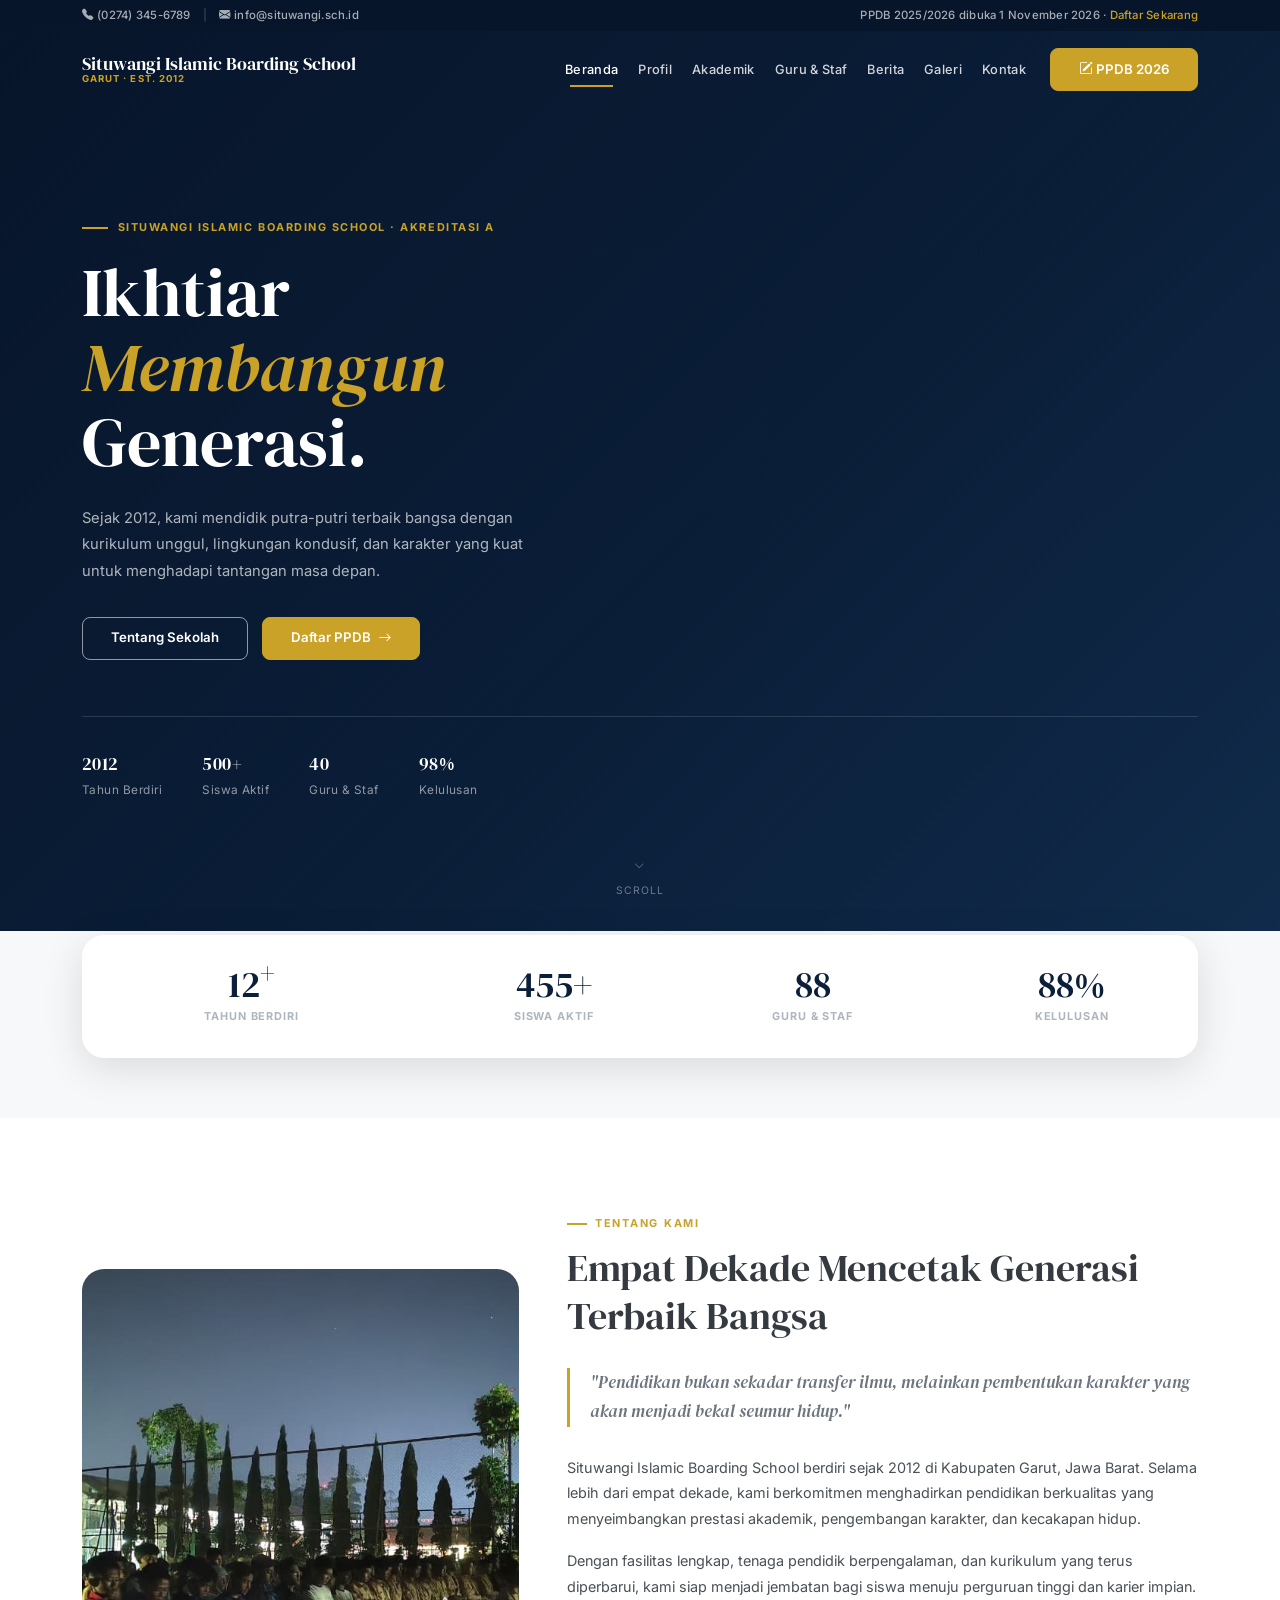
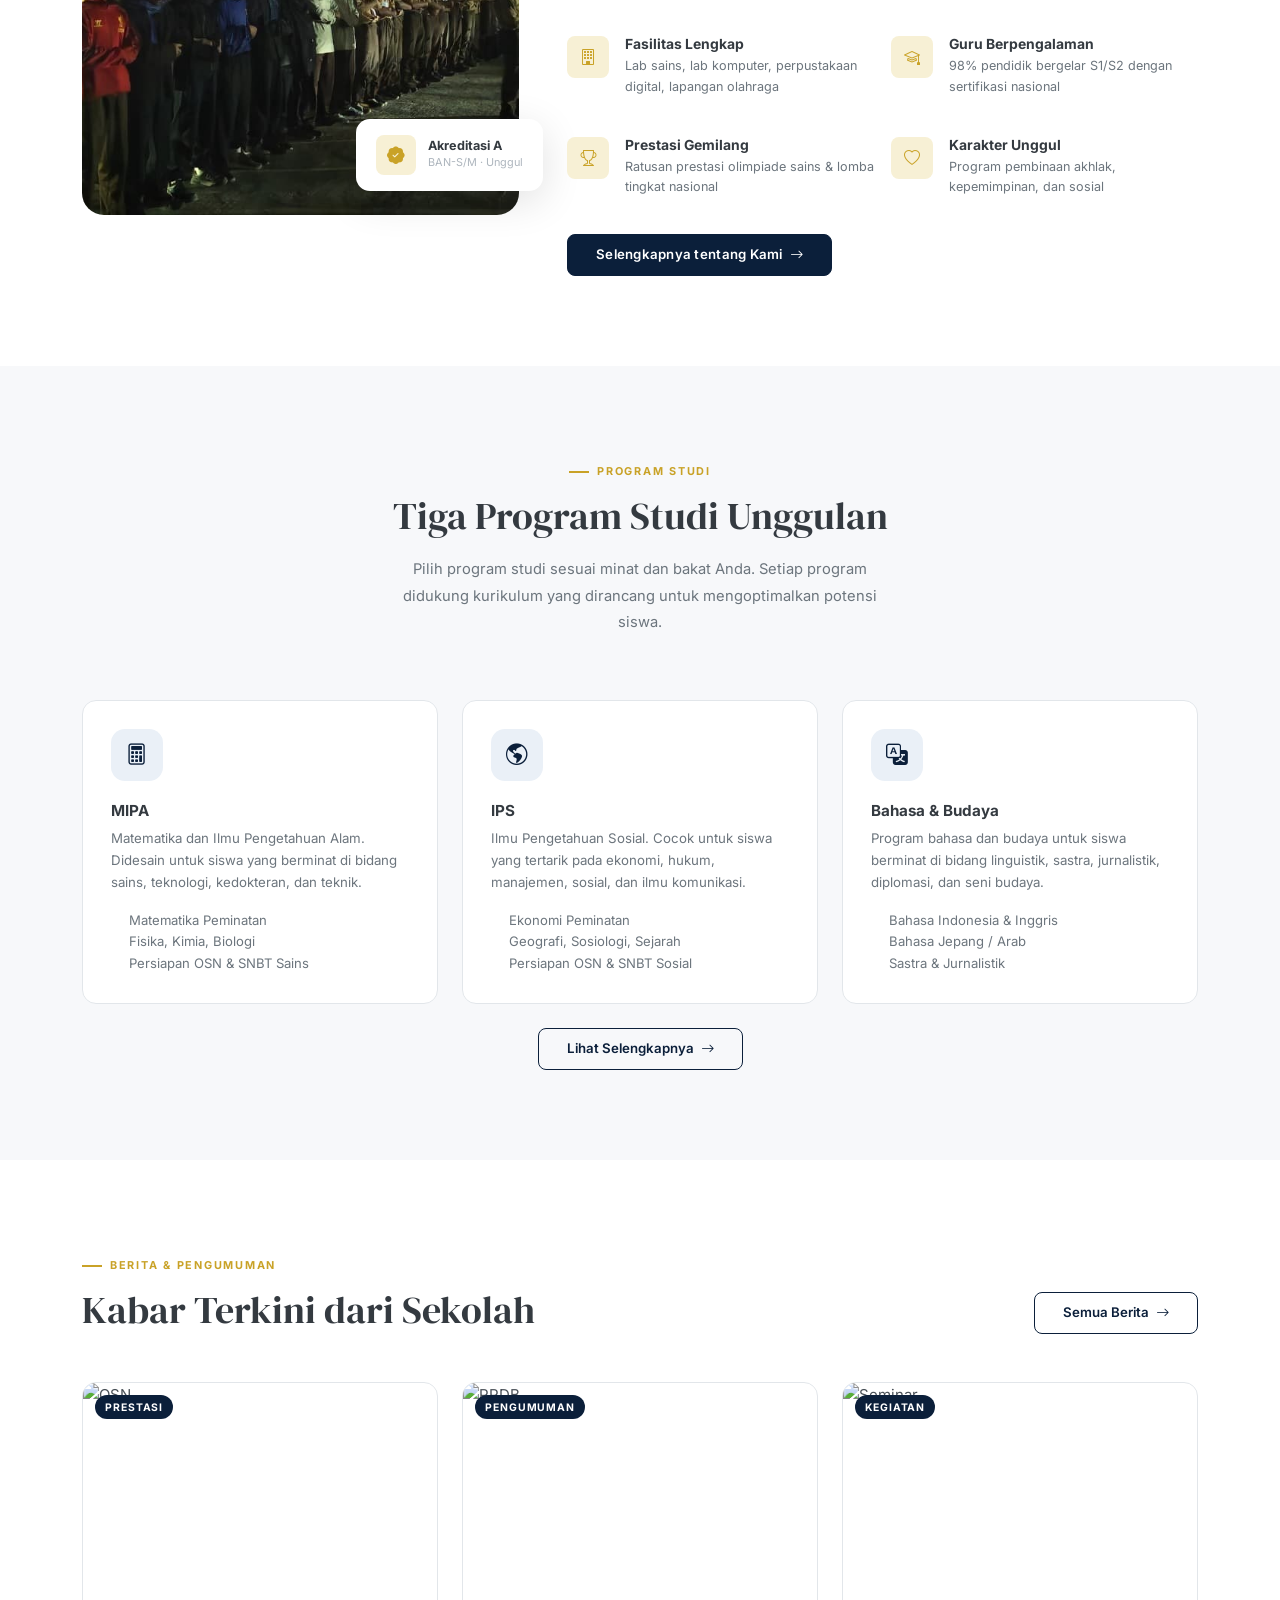
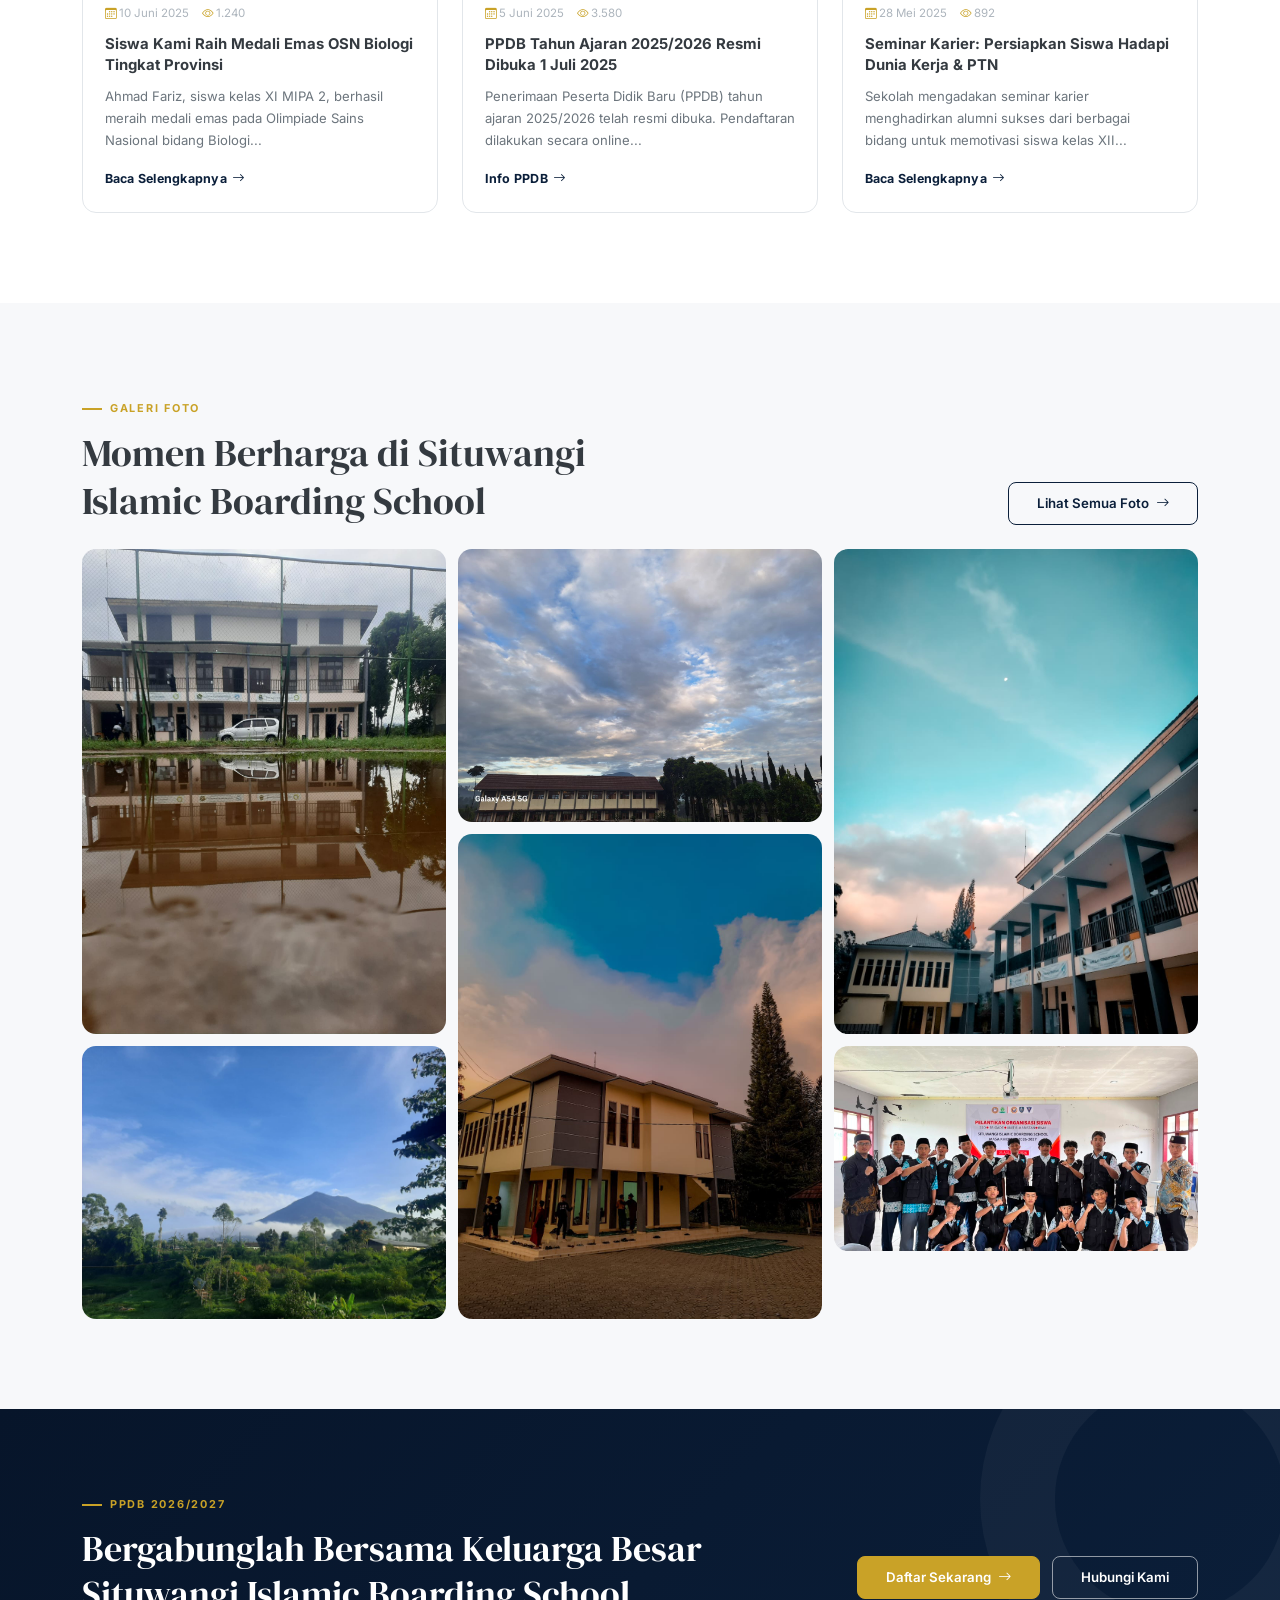
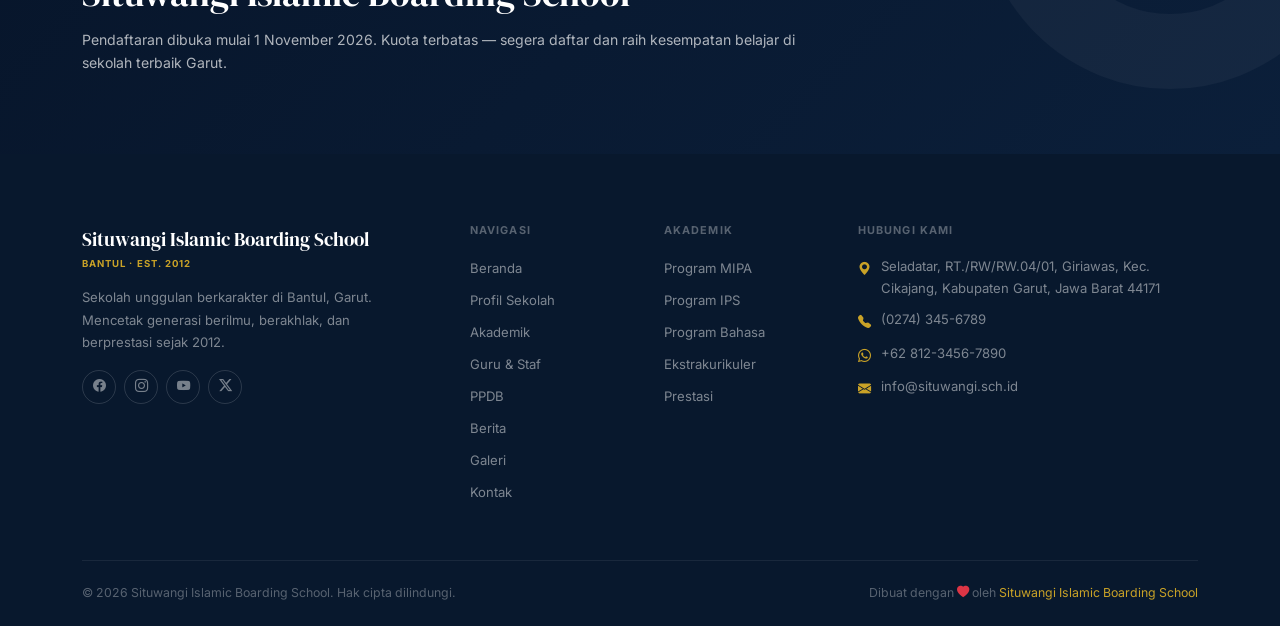
==== index.html @ 3f0097e1 "Customize SIBS EDU website and add assets" ====
<!DOCTYPE html>
<html lang="id">
<head>
  <meta charset="UTF-8" />
  <meta name="viewport" content="width=device-width, initial-scale=1.0" />
  <meta name="description" content="Situwangi Islamic Boarding School – The Real School for Indonesian Leader" />
  <title>Beranda – Situwangi Islamic Boarding School</title>
  <link rel="stylesheet" href="https://cdn.jsdelivr.net/npm/bootstrap@5.3.3/dist/css/bootstrap.min.css" />
  <link rel="stylesheet" href="https://cdn.jsdelivr.net/npm/bootstrap-icons@1.11.3/font/bootstrap-icons.min.css" />
  <link rel="stylesheet" href="https://cdn.jsdelivr.net/npm/aos@2.3.4/dist/aos.css" />
  <link rel="preconnect" href="https://fonts.googleapis.com" />
  <link rel="preconnect" href="https://fonts.gstatic.com" crossorigin />
  <link href="https://fonts.googleapis.com/css2?family=DM+Serif+Display:ital@0;1&family=Inter:wght@300;400;500;600;700&display=swap" rel="stylesheet" />
  <link rel="stylesheet" href="assets/css/style.css" />
</head>
<body>

  <!-- ── TOP RIBBON ────────────────────── -->
  <div class="top-ribbon d-none d-md-block">
    <div class="container d-flex justify-content-between align-items-center">
      <span><i class="bi bi-telephone-fill me-1"></i>(0274) 345-6789 <span class="ribbon-sep">|</span> <i class="bi bi-envelope-fill me-1"></i>info@situwangi.sch.id</span>
      <span>PPDB 2025/2026 dibuka 1 November 2026 · <a href="ppdb.html">Daftar Sekarang</a></span>
    </div>
  </div>

  <!-- ── NAVBAR ────────────────────────── -->
  <nav id="mainNav" class="navbar navbar-expand-lg fixed-top">
    <div class="container">
      <a class="navbar-brand" href="index.html">
        <span class="brand-name">Situwangi Islamic Boarding School</span>
        <span class="brand-sub">Garut · Est. 2012</span>
      </a>
      <button class="navbar-toggler" type="button" data-bs-toggle="collapse" data-bs-target="#navMenu" aria-label="Menu">
        <i class="bi bi-list"></i>
      </button>
      <div class="collapse navbar-collapse" id="navMenu">
        <ul class="navbar-nav ms-auto align-items-lg-center gap-lg-1">
          <li class="nav-item"><a class="nav-link active" href="index.html">Beranda</a></li>
          <li class="nav-item"><a class="nav-link" href="#">Profil</a></li>
          <li class="nav-item dropdown">
            <a class="nav-link dropdown-toggle" href="#" data-bs-toggle="dropdown">Akademik</a>
            <ul class="dropdown-menu">
              <li><a class="dropdown-item" href="#"><i class="bi bi-book me-2 text-primary"></i>Program Studi</a></li>
              <li><a class="dropdown-item" href="#"><i class="bi bi-stars me-2 text-primary"></i>Ekstrakurikuler</a></li>
              <li><a class="dropdown-item" href="#"><i class="bi bi-trophy me-2 text-primary"></i>Prestasi</a></li>
            </ul>
          </li>
          <li class="nav-item"><a class="nav-link" href="#">Guru & Staf</a></li>
          <li class="nav-item"><a class="nav-link" href="#">Berita</a></li>
          <li class="nav-item"><a class="nav-link" href="#">Galeri</a></li>
          <li class="nav-item"><a class="nav-link" href="#">Kontak</a></li>
        </ul>
        <a href="#" class="btn btn-accent btn-sm ms-lg-3 mt-3 mt-lg-0">
          <i class="bi bi-pencil-square me-1"></i>PPDB 2026
        </a>
      </div>
    </div>
  </nav>

  <!-- ── HERO ──────────────────────────── -->
  <!-- <section class="hero">
    <img src="https://images.unsplash.com/photo-1523050854058-8df90110c9f1?w=1600&q=80" alt="Situwangi Islamic Boarding School" class="hero-bg" />
    <div class="hero-overlay"></div>
    <div class="container"> -->
  <section class="hero">

    <!-- VIDEO BACKGROUND -->
    <video class="hero-video" autoplay muted loop playsinline>
        <source src="assets/vidios/WhatsApp Video 2026-09-14 at 13.36.05.mp4" type="video/mp4">
    </video>

    <!-- NAVY OVERLAY -->
    <div class="hero-overlay"></div>

    <div class="container">
      <div class="hero-content">
        <div class="row">
          <div class="col-lg-7">
            <div class="hero-eyebrow"><span></span> Situwangi Islamic Boarding School · Akreditasi A</div>
            <h1 class="hero-title">
              Ikhtiar<br>
              <em>Membangun</em><br>
              Generasi.
            </h1>
            <p class="hero-desc">Sejak 2012, kami mendidik putra-putri terbaik bangsa dengan kurikulum unggul, lingkungan kondusif, dan karakter yang kuat untuk menghadapi tantangan masa depan.</p>
            <div class="hero-actions">
              <a href="#" class="btn btn-outline-light">Tentang Sekolah</a>
              <a href="#" class="btn btn-accent">Daftar PPDB <i class="bi bi-arrow-right ms-1"></i></a>
            </div>
          </div>
        </div>
        <div class="hero-info-strip">
          <div class="hero-info-item"><strong>2012</strong>Tahun Berdiri</div>
          <div class="hero-info-item"><strong>500+</strong>Siswa Aktif</div>
          <div class="hero-info-item"><strong>40</strong>Guru & Staf</div>
          <div class="hero-info-item"><strong>98%</strong>Kelulusan</div>
        </div>
      </div>
    </div>
    <div class="hero-scroll"><i class="bi bi-chevron-down"></i> Scroll</div>
  </section>

  <!-- ── STATS BAR ─────────────────────── -->
  <section class="section-padding-sm bg-off-white">
    <div class="container">
      <div class="stats-bar">
        <div class="row align-items-center g-0">
          <div class="col-6 col-md-3">
            <div class="stat-item" data-aos="fade-up">
              <div class="stat-number"><span data-count="14">0</span><sup>+</sup></div>
              <div class="stat-label">Tahun Berdiri</div>
            </div>
          </div>
          <div class="col-1 d-none d-md-flex"><div class="stat-divider mx-auto"></div></div>
          <div class="col-6 col-md-2">
            <div class="stat-item" data-aos="fade-up" data-aos-delay="80">
              <div class="stat-number"><span data-count="500">0</span>+</div>
              <div class="stat-label">Siswa Aktif</div>
            </div>
          </div>
          <div class="col-1 d-none d-md-flex"><div class="stat-divider mx-auto"></div></div>
          <div class="col-6 col-md-2">
            <div class="stat-item" data-aos="fade-up" data-aos-delay="160">
              <div class="stat-number"><span data-count="98">0</span></div>
              <div class="stat-label">Guru & Staf</div>
            </div>
          </div>
          <div class="col-1 d-none d-md-flex"><div class="stat-divider mx-auto"></div></div>
          <div class="col-6 col-md-2">
            <div class="stat-item" data-aos="fade-up" data-aos-delay="240">
              <div class="stat-number"><span data-count="98">0</span>%</div>
              <div class="stat-label">Kelulusan</div>
            </div>
          </div>
        </div>
      </div>
    </div>
  </section>

  <!-- ── TENTANG SINGKAT ────────────────── -->
  <section class="section-padding">
    <div class="container">
      <div class="row g-5 align-items-center">
        <div class="col-lg-5" data-aos="fade-right">
          <div class="about-img-wrap">
            <img src="assets/images/7.jpg" alt="Suasana Belajar" class="about-img-main" />
            <div class="about-img-badge">
              <div class="badge-icon"><i class="bi bi-patch-check-fill"></i></div>
              <div>
                <div class="badge-text">Akreditasi A</div>
                <div class="badge-sub">BAN-S/M · Unggul</div>
              </div>
            </div>
          </div>
        </div>
        <div class="col-lg-7" data-aos="fade-left" data-aos-delay="100">
          <div class="section-label">Tentang Kami</div>
          <h2 class="section-title">Empat Dekade Mencetak Generasi Terbaik Bangsa</h2>
          <blockquote class="about-quote">
            "Pendidikan bukan sekadar transfer ilmu, melainkan pembentukan karakter yang akan menjadi bekal seumur hidup."
          </blockquote>
          <p class="mb-3" style="font-size:.9rem;line-height:1.8">Situwangi Islamic Boarding School berdiri sejak 2012 di Kabupaten Garut, Jawa Barat. Selama lebih dari empat dekade, kami berkomitmen menghadirkan pendidikan berkualitas yang menyeimbangkan prestasi akademik, pengembangan karakter, dan kecakapan hidup.</p>
          <p class="mb-4" style="font-size:.9rem;line-height:1.8">Dengan fasilitas lengkap, tenaga pendidik berpengalaman, dan kurikulum yang terus diperbarui, kami siap menjadi jembatan bagi siswa menuju perguruan tinggi dan karier impian.</p>
          <div class="row g-3 mb-4">
            <div class="col-sm-6">
              <div class="feature-item">
                <div class="feature-icon"><i class="bi bi-building"></i></div>
                <div class="feature-text">
                  <h6>Fasilitas Lengkap</h6>
                  <p>Lab sains, lab komputer, perpustakaan digital, lapangan olahraga</p>
                </div>
              </div>
            </div>
            <div class="col-sm-6">
              <div class="feature-item">
                <div class="feature-icon"><i class="bi bi-mortarboard"></i></div>
                <div class="feature-text">
                  <h6>Guru Berpengalaman</h6>
                  <p>98% pendidik bergelar S1/S2 dengan sertifikasi nasional</p>
                </div>
              </div>
            </div>
            <div class="col-sm-6">
              <div class="feature-item">
                <div class="feature-icon"><i class="bi bi-trophy"></i></div>
                <div class="feature-text">
                  <h6>Prestasi Gemilang</h6>
                  <p>Ratusan prestasi olimpiade sains & lomba tingkat nasional</p>
                </div>
              </div>
            </div>
            <div class="col-sm-6">
              <div class="feature-item">
                <div class="feature-icon"><i class="bi bi-heart"></i></div>
                <div class="feature-text">
                  <h6>Karakter Unggul</h6>
                  <p>Program pembinaan akhlak, kepemimpinan, dan sosial</p>
                </div>
              </div>
            </div>
          </div>
          <a href="#" class="btn btn-primary">Selengkapnya tentang Kami <i class="bi bi-arrow-right ms-1"></i></a>
        </div>
      </div>
    </div>
  </section>

  <!-- ── PROGRAM STUDI ──────────────────── -->
  <section class="section-padding bg-off-white">
    <div class="container">
      <div class="row justify-content-center mb-5">
        <div class="col-lg-7 text-center" data-aos="fade-up">
          <div class="section-label justify-content-center">Program Studi</div>
          <h2 class="section-title">Tiga Program Studi Unggulan</h2>
          <p class="section-lead mx-auto">Pilih program studi sesuai minat dan bakat Anda. Setiap program didukung kurikulum yang dirancang untuk mengoptimalkan potensi siswa.</p>
        </div>
      </div>
      <div class="row g-4">
        <div class="col-md-4" data-aos="fade-up" data-aos-delay="0">
          <div class="program-card">
            <div class="program-icon"><i class="bi bi-calculator"></i></div>
            <h5>MIPA</h5>
            <p class="mb-3">Matematika dan Ilmu Pengetahuan Alam. Didesain untuk siswa yang berminat di bidang sains, teknologi, kedokteran, dan teknik.</p>
            <ul style="font-size:.82rem;color:var(--gray-500);padding-left:1.1rem">
              <li>Matematika Peminatan</li>
              <li>Fisika, Kimia, Biologi</li>
              <li>Persiapan OSN & SNBT Sains</li>
            </ul>
          </div>
        </div>
        <div class="col-md-4" data-aos="fade-up" data-aos-delay="100">
          <div class="program-card">
            <div class="program-icon"><i class="bi bi-globe-americas"></i></div>
            <h5>IPS</h5>
            <p class="mb-3">Ilmu Pengetahuan Sosial. Cocok untuk siswa yang tertarik pada ekonomi, hukum, manajemen, sosial, dan ilmu komunikasi.</p>
            <ul style="font-size:.82rem;color:var(--gray-500);padding-left:1.1rem">
              <li>Ekonomi Peminatan</li>
              <li>Geografi, Sosiologi, Sejarah</li>
              <li>Persiapan OSN & SNBT Sosial</li>
            </ul>
          </div>
        </div>
        <div class="col-md-4" data-aos="fade-up" data-aos-delay="200">
          <div class="program-card">
            <div class="program-icon"><i class="bi bi-translate"></i></div>
            <h5>Bahasa & Budaya</h5>
            <p class="mb-3">Program bahasa dan budaya untuk siswa berminat di bidang linguistik, sastra, jurnalistik, diplomasi, dan seni budaya.</p>
            <ul style="font-size:.82rem;color:var(--gray-500);padding-left:1.1rem">
              <li>Bahasa Indonesia & Inggris</li>
              <li>Bahasa Jepang / Arab</li>
              <li>Sastra & Jurnalistik</li>
            </ul>
          </div>
        </div>
      </div>
      <div class="text-center mt-4" data-aos="fade-up">
        <a href="akademik.html" class="btn btn-outline-primary">Lihat Selengkapnya <i class="bi bi-arrow-right ms-1"></i></a>
      </div>
    </div>
  </section>

  <!-- ── BERITA TERBARU ─────────────────── -->
  <section class="section-padding">
    <div class="container">
      <div class="row justify-content-between align-items-end mb-5">
        <div class="col-lg-6" data-aos="fade-up">
          <div class="section-label">Berita & Pengumuman</div>
          <h2 class="section-title mb-0">Kabar Terkini dari Sekolah</h2>
        </div>
        <div class="col-auto d-none d-lg-block" data-aos="fade-up">
          <a href="#" class="btn btn-outline-primary btn-sm">Semua Berita <i class="bi bi-arrow-right ms-1"></i></a>
        </div>
      </div>
      <div class="row g-4">
        <div class="col-md-4" data-aos="fade-up" data-aos-delay="0">
          <div class="news-card">
            <div class="news-card-img">
              <img src="https://images.unsplash.com/photo-1540575467063-178a50c2df87?w=600&q=80" alt="OSN" />
              <span class="news-cat">Prestasi</span>
            </div>
            <div class="news-card-body">
              <div class="news-meta"><span><i class="bi bi-calendar3"></i>10 Juni 2025</span><span><i class="bi bi-eye"></i>1.240</span></div>
              <h5>Siswa Kami Raih Medali Emas OSN Biologi Tingkat Provinsi</h5>
              <p>Ahmad Fariz, siswa kelas XI MIPA 2, berhasil meraih medali emas pada Olimpiade Sains Nasional bidang Biologi...</p>
              <a href="#" class="news-read-more">Baca Selengkapnya <i class="bi bi-arrow-right"></i></a>
            </div>
          </div>
        </div>
        <div class="col-md-4" data-aos="fade-up" data-aos-delay="100">
          <div class="news-card">
            <div class="news-card-img">
              <img src="https://images.unsplash.com/photo-1560472354-b33ff0c44a43?w=600&q=80" alt="PPDB" />
              <span class="news-cat">Pengumuman</span>
            </div>
            <div class="news-card-body">
              <div class="news-meta"><span><i class="bi bi-calendar3"></i>5 Juni 2025</span><span><i class="bi bi-eye"></i>3.580</span></div>
              <h5>PPDB Tahun Ajaran 2025/2026 Resmi Dibuka 1 Juli 2025</h5>
              <p>Penerimaan Peserta Didik Baru (PPDB) tahun ajaran 2025/2026 telah resmi dibuka. Pendaftaran dilakukan secara online...</p>
              <a href="#" class="news-read-more">Info PPDB <i class="bi bi-arrow-right"></i></a>
            </div>
          </div>
        </div>
        <div class="col-md-4" data-aos="fade-up" data-aos-delay="200">
          <div class="news-card">
            <div class="news-card-img">
              <img src="https://images.unsplash.com/photo-1517048676732-d65bc937f952?w=600&q=80" alt="Seminar" />
              <span class="news-cat">Kegiatan</span>
            </div>
            <div class="news-card-body">
              <div class="news-meta"><span><i class="bi bi-calendar3"></i>28 Mei 2025</span><span><i class="bi bi-eye"></i>892</span></div>
              <h5>Seminar Karier: Persiapkan Siswa Hadapi Dunia Kerja & PTN</h5>
              <p>Sekolah mengadakan seminar karier menghadirkan alumni sukses dari berbagai bidang untuk memotivasi siswa kelas XII...</p>
              <a href="#" class="news-read-more">Baca Selengkapnya <i class="bi bi-arrow-right"></i></a>
            </div>
          </div>
        </div>
      </div>
    </div>
  </section>

  <!-- ── GALERI PREVIEW ─────────────────── -->
  <section class="section-padding bg-off-white">
    <div class="container">
      <div class="row justify-content-between align-items-end mb-4">
        <div class="col-lg-6" data-aos="fade-up">
          <div class="section-label">Galeri Foto</div>
          <h2 class="section-title mb-0">Momen Berharga di Situwangi Islamic Boarding School</h2>
        </div>
        <div class="col-auto d-none d-lg-block" data-aos="fade-up">
          <a href="#" class="btn btn-outline-primary btn-sm">Lihat Semua Foto <i class="bi bi-arrow-right ms-1"></i></a>
        </div>
      </div>
      <div class="gallery-grid" data-aos="fade-up">
        <div class="gallery-item" data-lightbox="https://images.unsplash.com/photo-1580582932707-520aed937b7b?w=1200&q=80">
          <img src="assets/images/1.jpeg" alt="Kegiatan Kelas" />
          <div class="gallery-overlay"><i class="bi bi-zoom-in"></i></div>
        </div>
        <div class="gallery-item" data-lightbox="https://images.unsplash.com/photo-1571260899304-425eee4c7efc?w=1200&q=80">
          <img src="assets/images/2.jpeg" alt="Olahraga" />
          <div class="gallery-overlay"><i class="bi bi-zoom-in"></i></div>
        </div>
        <div class="gallery-item" data-lightbox="https://images.unsplash.com/photo-1533561052604-c3beb6d55b8d?w=1200&q=80">
          <img src="assets/images/3.jpeg" alt="Perpustakaan" />
          <div class="gallery-overlay"><i class="bi bi-zoom-in"></i></div>
        </div>
        <div class="gallery-item" data-lightbox="https://images.unsplash.com/photo-1503676260728-1c00da094a0b?w=1200&q=80">
          <img src="assets/images/4.jpeg" alt="Lab Sains" />
          <div class="gallery-overlay"><i class="bi bi-zoom-in"></i></div>
        </div>
        <div class="gallery-item" data-lightbox="https://images.unsplash.com/photo-1522202176988-66273c2fd55f?w=1200&q=80">
          <img src="assets/images/5.jpeg" alt="Diskusi Siswa" />
          <div class="gallery-overlay"><i class="bi bi-zoom-in"></i></div>
        </div>
        <div class="gallery-item" data-lightbox="https://images.unsplash.com/photo-1549057446-9f5c6ac91a04?w=1200&q=80">
          <img src="assets/images/6.jpg" alt="Upacara" />
          <div class="gallery-overlay"><i class="bi bi-zoom-in"></i></div>
        </div>
      </div>
    </div>
  </section>

  <!-- ── CTA PPDB ───────────────────────── -->
  <section class="cta-section">
    <div class="container position-relative" style="z-index:2">
      <div class="row align-items-center g-4">
        <div class="col-lg-8" data-aos="fade-right">
          <div class="section-label" style="color:var(--accent)">PPDB 2026/2027</div>
          <h2>Bergabunglah Bersama Keluarga Besar Situwangi Islamic Boarding School</h2>
          <p class="mt-2">Pendaftaran dibuka mulai 1 November 2026. Kuota terbatas — segera daftar dan raih kesempatan belajar di sekolah terbaik Garut.</p>
        </div>
        <div class="col-lg-4 text-lg-end" data-aos="fade-left" data-aos-delay="100">
          <a href="#" class="btn btn-accent me-2 mb-2">Daftar Sekarang <i class="bi bi-arrow-right ms-1"></i></a>
          <a href="#" class="btn btn-outline-light mb-2">Hubungi Kami</a>
        </div>
      </div>
    </div>
  </section>

  <!-- ── FOOTER ─────────────────────────── -->
  <footer class="footer">
    <div class="container">
      <div class="row g-5">
        <div class="col-lg-4">
          <div class="footer-brand-name">Situwangi Islamic Boarding School</div>
          <div class="footer-brand-sub">Bantul · Est. 2012</div>
          <p class="footer-desc">Sekolah unggulan berkarakter di Bantul, Garut. Mencetak generasi berilmu, berakhlak, dan berprestasi sejak 2012.</p>
          <div class="footer-social">
            <a href="#" aria-label="Facebook"><i class="bi bi-facebook"></i></a>
            <a href="#" aria-label="Instagram"><i class="bi bi-instagram"></i></a>
            <a href="#" aria-label="YouTube"><i class="bi bi-youtube"></i></a>
            <a href="#" aria-label="Twitter/X"><i class="bi bi-twitter-x"></i></a>
          </div>
        </div>
        <div class="col-6 col-lg-2">
          <h6 class="footer-title">Navigasi</h6>
          <ul class="footer-links">
            <li><a href="#">Beranda</a></li>
            <li><a href="#">Profil Sekolah</a></li>
            <li><a href="#">Akademik</a></li>
            <li><a href="#">Guru & Staf</a></li>
            <li><a href="#">PPDB</a></li>
            <li><a href="#">Berita</a></li>
            <li><a href="#">Galeri</a></li>
            <li><a href="#">Kontak</a></li>
          </ul>
        </div>
        <div class="col-6 col-lg-2">
          <h6 class="footer-title">Akademik</h6>
          <ul class="footer-links">
            <li><a href="#">Program MIPA</a></li>
            <li><a href="#">Program IPS</a></li>
            <li><a href="#">Program Bahasa</a></li>
            <li><a href="#">Ekstrakurikuler</a></li>
            <li><a href="#">Prestasi</a></li>
          </ul>
        </div>
        <div class="col-lg-4">
          <h6 class="footer-title">Hubungi Kami</h6>
          <ul class="footer-contact">
            <li><i class="bi bi-geo-alt-fill"></i>Seladatar, RT./RW/RW.04/01, Giriawas, Kec. Cikajang, Kabupaten Garut, Jawa Barat 44171</li>
            <li><i class="bi bi-telephone-fill"></i>(0274) 345-6789</li>
            <li><i class="bi bi-whatsapp"></i>+62 812-3456-7890</li>
            <li><i class="bi bi-envelope-fill"></i>info@situwangi.sch.id</li>
          </ul>
        </div>
      </div>
      <div class="footer-bottom d-flex flex-column flex-md-row justify-content-between align-items-center gap-2">
        <span>&copy; 2026 Situwangi Islamic Boarding School. Hak cipta dilindungi.</span>
        <span>Dibuat dengan <i class="bi bi-heart-fill text-danger"></i> oleh <a href="https://indokoding.net">Situwangi Islamic Boarding School</a></span>
      </div>
    </div>
  </footer>

  <div id="lightbox" class="lightbox"><button id="lightboxClose">&times;</button><img id="lightboxImg" src="" alt="" /></div>
  <button id="backToTop" aria-label="Ke atas"><i class="bi bi-arrow-up"></i></button>

  <script src="https://cdn.jsdelivr.net/npm/bootstrap@5.3.3/dist/js/bootstrap.bundle.min.js"></script>
  <script src="https://cdn.jsdelivr.net/npm/aos@2.3.4/dist/aos.js"></script>
  <script src="assets/js/main.js"></script>
</body>
</html>
---- assets/css/style.css ----
/* ═══════════════════════════════════════════
   SekolahKu – Prestigious School Theme
   v1.0.0 · IndoKoding.net
   Style : Prestisius & Elegan
   Colors: Deep Green + Gold
   Fonts : DM Serif Display + Inter
════════════════════════════════════════════ */

/* ── 00. Bootstrap Override ─────────────── */
:root {
  /* SIBS EDU — Navy + Gold */
  --bs-primary:           #0B1F3A;
  --bs-primary-rgb:       11, 31, 58;
  --bs-link-color:        #0B1F3A;
  --bs-link-hover-color:  #07152A;
  --bs-dropdown-link-active-bg: #EAF0F7;
  --bs-dropdown-link-active-color: #0B1F3A;
  --bs-accordion-btn-active-color: #0B1F3A;
  --bs-accordion-active-bg:        #EAF0F7;
  --bs-accordion-btn-focus-box-shadow: 0 0 0 .25rem rgba(11,31,58,.25);
  --bs-focus-ring-color:  rgba(11,31,58,.25);
  --bs-nav-link-hover-color: #07152A;
}

/* ── 01. Variables ──────────────────────── */
:root {
  --primary:       #0B1F3A;
  --primary-dark:  #07152A;
  --primary-mid:   #163A63;
  --primary-light: #EAF0F7;

  --accent:        #C9A227;
  --accent-dark:   #A68116;
  --accent-light:  #F7F0D5;

  --secondary:     #08182D;
  --white:         #FFFFFF;
  --off-white:     #F7F8FA;

  --gray-100:      #F1F3F5;
  --gray-200:      #E2E6EA;
  --gray-300:      #CED4DA;
  --gray-400:      #ADB5BD;
  --gray-500:      #6C757D;
  --gray-600:      #495057;
  --gray-700:      #343A40;

  --font-serif: 'DM Serif Display', Georgia, serif;
  --font-sans:  'Inter', system-ui, sans-serif;

  --radius:     8px;
  --radius-lg:  14px;
  --radius-xl:  22px;
  --shadow-xs:  0 1px 3px rgba(0,0,0,.06);
  --shadow-sm:  0 2px 8px rgba(0,0,0,.07);
  --shadow:     0 4px 20px rgba(0,0,0,.09);
  --shadow-lg:  0 10px 40px rgba(0,0,0,.12);
  --transition: all .25s ease;
}

/* ── 02. Reset & Base ───────────────────── */
*, *::before, *::after { box-sizing: border-box; margin: 0; padding: 0; }
html { scroll-behavior: smooth; -webkit-font-smoothing: antialiased; }
body {
  font-family: var(--font-sans);
  font-size: 15px;
  color: var(--gray-600);
  background: var(--white);
  line-height: 1.65;
  overflow-x: hidden;
}
a { text-decoration: none; color: inherit; transition: var(--transition); }
img { max-width: 100%; display: block; }
ul, ol { list-style: none; padding: 0; margin: 0; }
h1, h2, h3, h4, h5, h6 {
  font-family: var(--font-serif);
  color: var(--gray-700);
  line-height: 1.25;
  font-weight: 400;
}

/* ── 03. Utilities ──────────────────────── */
.section-padding    { padding: 90px 0; }
.section-padding-sm { padding: 60px 0; }
.bg-off-white { background: var(--off-white); }
.bg-primary   { background: var(--primary); }
.bg-dark-green{ background: var(--secondary); }

/* ── 04. Section Heading ────────────────── */
.section-label {
  display: inline-flex;
  align-items: center;
  gap: .5rem;
  font-size: .68rem;
  font-weight: 700;
  letter-spacing: .16em;
  text-transform: uppercase;
  color: var(--accent);
  margin-bottom: .7rem;
  font-family: var(--font-sans);
}
.section-label::before {
  content: '';
  width: 20px; height: 2px;
  background: var(--accent);
  display: inline-block;
}
.section-title {
  font-family: var(--font-serif);
  font-size: clamp(1.75rem, 3vw, 2.5rem);
  color: var(--gray-700);
  margin-bottom: 1rem;
}
.section-lead {
  font-size: .92rem;
  color: var(--gray-500);
  max-width: 520px;
  line-height: 1.8;
}

/* ── 05. Buttons ────────────────────────── */
.btn-primary {
  background: var(--primary); border-color: var(--primary);
  color: var(--white);
  font-family: var(--font-sans); font-size: .83rem; font-weight: 600;
  letter-spacing: .02em; padding: .65rem 1.75rem; border-radius: var(--radius);
}
.btn-primary:hover { background: var(--primary-dark); border-color: var(--primary-dark); color: var(--white); }
.btn-outline-primary {
  border: 1.5px solid var(--primary); color: var(--primary);
  font-family: var(--font-sans); font-size: .83rem; font-weight: 600;
  padding: .65rem 1.75rem; border-radius: var(--radius); background: transparent;
}
.btn-outline-primary:hover { background: var(--primary); color: var(--white); }
.btn-accent {
  background: var(--accent); border-color: var(--accent); color: var(--white);
  font-family: var(--font-sans); font-size: .83rem; font-weight: 600;
  padding: .65rem 1.75rem; border-radius: var(--radius);
}
.btn-accent:hover { background: var(--accent-dark); border-color: var(--accent-dark); color: var(--white); }
.btn-outline-light {
  border: 1.5px solid rgba(255,255,255,.55); color: var(--white);
  font-family: var(--font-sans); font-size: .83rem; font-weight: 600;
  padding: .65rem 1.75rem; border-radius: var(--radius); background: transparent;
}
.btn-outline-light:hover { background: rgba(255,255,255,.12); border-color: var(--white); color: var(--white); }

/* ── 06. Top Ribbon ─────────────────────── */
.top-ribbon {
  background: var(--primary-dark);
  color: rgba(255,255,255,.65);
  font-size: .71rem;
  font-family: var(--font-sans);
  font-weight: 500;
  letter-spacing: .02em;
  padding: .38rem 0;
}
.top-ribbon a { color: var(--accent); }
.top-ribbon a:hover { color: #FDE68A; }
.ribbon-sep { opacity: .3; margin: 0 .55rem; }

/* ── 07. Navbar ─────────────────────────── */
#mainNav {
  position: fixed;
  top: 0; left: 0; right: 0;
  z-index: 1030;
  padding: .9rem 0;
  background: transparent;
  transition: background .35s ease, padding .3s ease, box-shadow .3s ease, top .3s ease;
}
/* On desktop push navbar below ribbon (~34px tall) */
@media (min-width: 768px) {
  #mainNav:not(.scrolled) { top: 34px; }
}
#mainNav.scrolled {
  background: var(--white);
  padding: .55rem 0;
  box-shadow: 0 2px 24px rgba(0,0,0,.08);
  top: 0 !important;
}
.navbar-brand { display: flex; flex-direction: column; line-height: 1.1; }
.brand-name { font-family: var(--font-serif); font-size: 1.1rem; color: var(--white); transition: color .3s; }
.brand-sub  { font-size: .6rem; font-weight: 700; letter-spacing: .11em; text-transform: uppercase; color: var(--accent); }
#mainNav.scrolled .brand-name { color: var(--primary-dark); }

.navbar-nav .nav-link {
  font-family: var(--font-sans);
  font-size: .8rem; font-weight: 500; letter-spacing: .025em;
  color: rgba(255,255,255,.82);
  padding: .4rem .8rem;
  position: relative; transition: color .25s;
}
.navbar-nav .nav-link::after {
  content: '';
  position: absolute;
  bottom: 0; left: .8rem; right: .8rem;
  height: 1.5px; background: var(--accent);
  transform: scaleX(0); transition: transform .25s ease; transform-origin: left;
}
.navbar-nav .nav-link:hover,
.navbar-nav .nav-link.active { color: var(--white); }
.navbar-nav .nav-link:hover::after,
.navbar-nav .nav-link.active::after { transform: scaleX(1); }
#mainNav.scrolled .nav-link { color: var(--gray-600); }
#mainNav.scrolled .nav-link:hover,
#mainNav.scrolled .nav-link.active { color: var(--primary); }
#mainNav.scrolled .nav-link::after { background: var(--primary); }

.navbar-nav .dropdown-menu {
  border: 1px solid var(--gray-200); border-radius: var(--radius-lg);
  box-shadow: var(--shadow-lg); padding: .5rem; margin-top: .3rem; min-width: 195px;
}
.navbar-nav .dropdown-item {
  font-size: .8rem; font-weight: 500;
  color: var(--gray-600); border-radius: var(--radius); padding: .5rem .9rem; transition: var(--transition);
}
.navbar-nav .dropdown-item:hover,
.navbar-nav .dropdown-item.active,
.navbar-nav .dropdown-item:active { background: var(--primary-light); color: var(--primary); }
.navbar-toggler { border: none !important; box-shadow: none !important; padding: .25rem; }
.navbar-toggler i { font-size: 1.6rem; color: var(--white); transition: color .3s; }
#mainNav.scrolled .navbar-toggler i { color: var(--gray-700); }

/* ── 08. Hero ───────────────────────────── */
/* ========================================
   HERO VIDEO BACKGROUND
======================================== */
.hero {
  position: relative;
  min-height: 100vh;
  display: flex;
  align-items: center;
  background: var(--secondary);
  overflow: hidden;
}

/* VIDEO BACKGROUND */
.hero-video {
  position: absolute;
  inset: 0;

  width: 100%;
  height: 100%;

  object-fit: cover;

  z-index: 0;

  filter: blur(1.5px);
  transform: scale(1.03);

  opacity: .50;
}

/* NAVY OVERLAY */
.hero-overlay {
  position: absolute;
  inset: 0;

  z-index: 1;

  background: linear-gradient(
    135deg,
    rgba(7,21,42,.94) 0%,
    rgba(11,31,58,.78) 55%,
    rgba(22,58,99,.55) 100%
  );
}


/* Isi hero tetap di atas video */
.hero .container {
    position: relative;
    z-index: 2;
}
.hero {
  position: relative;
  min-height: 100vh;
  display: flex; align-items: center;
  background: var(--secondary);
  overflow: hidden;
}
.hero-bg {
  position: absolute; inset: 0; z-index: 0;
  object-fit: cover; width: 100%; height: 100%;
  opacity: .28;
}
.hero-overlay {
  position: absolute;
  inset: 0;
  z-index: 0;
  background: linear-gradient(
    135deg,
    rgba(7,21,42,.94) 0%,
    rgba(11,31,58,.78) 55%,
    rgba(22,58,99,.55) 100%
  );
}
/* ensure container content is always above overlay */
.hero > .container { position: relative; z-index: 2; }
.hero-content { position: relative; z-index: 2; padding: 150px 0 100px; }
.hero-eyebrow {
  display: inline-flex; align-items: center; gap: .6rem;
  font-size: .68rem; font-weight: 700; letter-spacing: .14em; text-transform: uppercase;
  color: var(--accent); margin-bottom: 1.2rem; font-family: var(--font-sans);
}
.hero-eyebrow span { width: 26px; height: 1.5px; background: var(--accent); display: inline-block; }
.hero-title {
  font-family: var(--font-serif);
  font-size: clamp(2.5rem, 5.5vw, 4.25rem);
  color: var(--white); line-height: 1.1;
  margin-bottom: 1.5rem; font-weight: 400;
}
.hero-title em {
  font-style: italic;
  color: var(--accent);
}
.hero-desc {
  font-size: .92rem; color: rgba(255,255,255,.68);
  max-width: 460px; line-height: 1.82; margin-bottom: 2rem;
}
.hero-actions { display: flex; gap: .85rem; flex-wrap: wrap; }
.hero-info-strip {
  position: relative; z-index: 2;
  display: flex; gap: 2.5rem; flex-wrap: wrap;
  margin-top: 3.5rem; padding-top: 2rem;
  border-top: 1px solid rgba(255,255,255,.13);
}
.hero-info-item { color: rgba(255,255,255,.55); font-size: .74rem; letter-spacing: .04em; font-family: var(--font-sans); }
.hero-info-item strong { display: block; color: var(--white); font-family: var(--font-serif); font-size: 1.15rem; font-weight: 400; margin-bottom: .1rem; }
.hero-scroll {
  position: absolute; bottom: 2rem; left: 50%; transform: translateX(-50%);
  z-index: 3; display: flex; flex-direction: column; align-items: center; gap: .4rem;
  color: rgba(255,255,255,.4); font-size: .65rem; letter-spacing: .1em; text-transform: uppercase;
  font-family: var(--font-sans);
  animation: scrollBounce 2.2s ease-in-out infinite;
}
@keyframes scrollBounce {
  0%, 100% { transform: translateX(-50%) translateY(0); }
  50%       { transform: translateX(-50%) translateY(7px); }
}

/* ── 09. Stats Bar ──────────────────────── */
.stats-bar {
  background: var(--white);
  border-radius: var(--radius-xl);
  padding: 2rem 2.5rem;
  margin-top: -3.5rem;
  position: relative; z-index: 10;
  box-shadow: var(--shadow-lg);
}
.stat-item { text-align: center; }
.stat-number {
  font-family: var(--font-serif);
  font-size: 2.25rem; color: var(--primary); line-height: 1; margin-bottom: .3rem;
}
.stat-label {
  font-size: .68rem; font-weight: 700; letter-spacing: .08em;
  text-transform: uppercase; color: var(--gray-400); font-family: var(--font-sans);
}
.stat-divider { width: 1px; background: var(--gray-200); align-self: stretch; margin: .25rem 0; }

/* ── 10. About Section ──────────────────── */
.about-img-wrap { position: relative; }
.about-img-main {
  width: 100%; border-radius: var(--radius-xl);
  aspect-ratio: 4/5; object-fit: cover;
}
.about-img-badge {
  position: absolute; bottom: 1.5rem; right: -1.5rem;
  background: var(--white); border-radius: var(--radius-lg);
  padding: 1rem 1.25rem; box-shadow: var(--shadow-lg);
  display: flex; align-items: center; gap: .75rem; min-width: 185px;
}
.about-img-badge .badge-icon {
  width: 40px; height: 40px; background: var(--accent-light);
  border-radius: var(--radius); display: flex; align-items: center; justify-content: center;
  color: var(--accent); font-size: 1.1rem; flex-shrink: 0;
}
.about-img-badge .badge-text { font-size: .79rem; font-weight: 700; color: var(--gray-700); line-height: 1.3; font-family: var(--font-sans); }
.about-img-badge .badge-sub  { font-size: .68rem; color: var(--gray-400); font-weight: 400; }
.about-quote {
  font-family: var(--font-serif);
  font-size: 1.05rem; font-style: italic;
  color: var(--gray-500); border-left: 3px solid var(--accent);
  padding-left: 1.25rem; margin: 1.75rem 0; line-height: 1.75;
}

/* ── 11. Program Cards ──────────────────── */
.program-card {
  background: var(--white);
  border: 1px solid var(--gray-200);
  border-radius: var(--radius-lg); padding: 1.75rem;
  transition: var(--transition); height: 100%;
  position: relative; overflow: hidden;
}
.program-card::before {
  content: ''; position: absolute;
  top: 0; left: 0; right: 0; height: 3px;
  background: var(--accent); transform: scaleX(0);
  transition: transform .3s; transform-origin: left;
}
.program-card:hover { box-shadow: var(--shadow-lg); transform: translateY(-4px); border-color: transparent; }
.program-card:hover::before { transform: scaleX(1); }
.program-icon {
  width: 52px; height: 52px; background: var(--primary-light);
  border-radius: var(--radius-lg); display: flex; align-items: center; justify-content: center;
  font-size: 1.35rem; color: var(--primary); margin-bottom: 1.25rem; transition: var(--transition);
}
.program-card:hover .program-icon { background: var(--primary); color: var(--white); }
.program-card h5 { font-size: .95rem; font-weight: 700; font-family: var(--font-sans); color: var(--gray-700); margin-bottom: .5rem; }
.program-card p { font-size: .83rem; color: var(--gray-500); line-height: 1.65; margin: 0; }

/* ── 12. Feature List ───────────────────── */
.feature-item { display: flex; gap: 1rem; align-items: flex-start; padding: .75rem 0; border-bottom: 1px solid var(--gray-100); }
.feature-item:last-child { border-bottom: none; }
.feature-icon {
  width: 42px; height: 42px; background: var(--accent-light);
  border-radius: var(--radius); display: flex; align-items: center; justify-content: center;
  font-size: 1rem; color: var(--accent); flex-shrink: 0;
}
.feature-text h6 { font-size: .87rem; font-weight: 700; font-family: var(--font-sans); color: var(--gray-700); margin-bottom: .18rem; }
.feature-text p  { font-size: .79rem; color: var(--gray-500); margin: 0; line-height: 1.6; }

/* ── 13. News Cards ─────────────────────── */
.news-card {
  background: var(--white); border: 1px solid var(--gray-200);
  border-radius: var(--radius-lg); overflow: hidden; transition: var(--transition); height: 100%;
}
.news-card:hover { box-shadow: var(--shadow-lg); transform: translateY(-4px); border-color: transparent; }
.news-card-img { position: relative; overflow: hidden; }
.news-card-img img { width: 100%; aspect-ratio: 16/9; object-fit: cover; transition: transform .5s; }
.news-card:hover .news-card-img img { transform: scale(1.05); }
.news-cat {
  position: absolute; top: .75rem; left: .75rem;
  background: var(--primary); color: var(--white);
  font-size: .65rem; font-weight: 700; letter-spacing: .08em; text-transform: uppercase;
  padding: .2rem .65rem; border-radius: 100px; font-family: var(--font-sans);
}
.news-card-body { padding: 1.35rem; }
.news-meta {
  display: flex; gap: .8rem; flex-wrap: wrap;
  font-size: .72rem; color: var(--gray-400); margin-bottom: .65rem; font-family: var(--font-sans);
}
.news-meta i { color: var(--accent); margin-right: .15rem; }
.news-card-body h5 { font-size: .93rem; font-weight: 700; font-family: var(--font-sans); color: var(--gray-700); line-height: 1.45; margin-bottom: .6rem; }
.news-card-body p  { font-size: .82rem; color: var(--gray-500); margin-bottom: .9rem; line-height: 1.65; }
.news-read-more {
  font-size: .78rem; font-weight: 700; color: var(--primary);
  letter-spacing: .02em; display: inline-flex; align-items: center; gap: .35rem; font-family: var(--font-sans);
}
.news-read-more:hover { gap: .6rem; color: var(--primary-dark); }

/* ── 14. Teacher Cards ──────────────────── */
.teacher-card {
  text-align: center; padding: 1.75rem 1.25rem;
  border-radius: var(--radius-xl); border: 1px solid transparent;
  background: var(--white); transition: var(--transition);
}
.teacher-card:hover { border-color: var(--gray-200); box-shadow: var(--shadow); }
.teacher-photo {
  width: 96px; height: 96px; border-radius: 50%; object-fit: cover;
  margin: 0 auto .9rem; border: 3px solid var(--gray-200); transition: border-color .25s;
}
.teacher-card:hover .teacher-photo { border-color: var(--accent); }
.teacher-name { font-size: .9rem; font-weight: 700; font-family: var(--font-sans); color: var(--gray-700); margin-bottom: .2rem; }
.teacher-subject { font-size: .73rem; color: var(--primary); font-weight: 600; letter-spacing: .04em; font-family: var(--font-sans); }
.teacher-nip    { font-size: .7rem; color: var(--gray-400); margin-top: .2rem; font-family: var(--font-sans); }

/* ── 15. Prestasi ───────────────────────── */
.prestasi-card {
  display: flex; gap: 1rem; align-items: flex-start;
  padding: 1.2rem; border-radius: var(--radius-lg);
  background: var(--white); border: 1px solid var(--gray-200); transition: var(--transition);
}
.prestasi-card:hover { box-shadow: var(--shadow); border-color: rgba(22,101,52,.15); }
.prestasi-medal {
  width: 46px; height: 46px; border-radius: 50%;
  display: flex; align-items: center; justify-content: center; font-size: 1.3rem; flex-shrink: 0;
}
.prestasi-medal.gold   { background: #FEF3C7; color: #92400E; }
.prestasi-medal.silver { background: #F1F5F9; color: #475569; }
.prestasi-medal.bronze { background: #FFF7ED; color: #9A3412; }
.prestasi-card h6 { font-size: .87rem; font-weight: 700; font-family: var(--font-sans); color: var(--gray-700); margin-bottom: .2rem; }
.prestasi-card p  { font-size: .78rem; color: var(--gray-500); margin: 0; }
.prestasi-year { margin-left: auto; font-size: .7rem; font-weight: 700; color: var(--accent); white-space: nowrap; padding-top: .15rem; font-family: var(--font-sans); }

/* ── 16. Ekskul ─────────────────────────── */
.ekskul-card {
  background: var(--white); border: 1px solid var(--gray-200);
  border-radius: var(--radius-lg); overflow: hidden; transition: var(--transition);
}
.ekskul-card:hover { box-shadow: var(--shadow-lg); transform: translateY(-3px); border-color: transparent; }
.ekskul-card-img { overflow: hidden; }
.ekskul-card-img img { width: 100%; aspect-ratio: 4/3; object-fit: cover; transition: transform .4s; }
.ekskul-card:hover .ekskul-card-img img { transform: scale(1.04); }
.ekskul-card-body { padding: 1.1rem; }
.ekskul-card-body h6 { font-size: .87rem; font-weight: 700; font-family: var(--font-sans); color: var(--gray-700); margin-bottom: .28rem; }
.ekskul-card-body p  { font-size: .77rem; color: var(--gray-500); margin: 0; line-height: 1.6; }
.ekskul-badge {
  display: inline-block; font-size: .63rem; font-weight: 700;
  letter-spacing: .06em; text-transform: uppercase;
  padding: .18rem .58rem; border-radius: 100px; margin-bottom: .5rem; font-family: var(--font-sans);
}
.ekskul-badge.wajib   { background: #FEF3C7; color: #92400E; }
.ekskul-badge.pilihan { background: var(--primary-light); color: var(--primary); }

/* ── 17. Gallery ────────────────────────── */
.gallery-grid { columns: 3; column-gap: .75rem; }
.gallery-item {
  break-inside: avoid; margin-bottom: .75rem;
  border-radius: var(--radius-lg); overflow: hidden; cursor: pointer; position: relative;
}
.gallery-item img { width: 100%; display: block; transition: transform .4s; }
.gallery-item:hover img { transform: scale(1.04); }
.gallery-overlay {
  position: absolute;
  inset: 0;
  background: rgba(7,21,42,.65);
  display: flex;
  align-items: center;
  justify-content: center;
  opacity: 0;
  transition: opacity .3s;
}
.gallery-item:hover .gallery-overlay { opacity: 1; }
.gallery-overlay i { color: var(--white); font-size: 1.5rem; }
.lightbox {
  position: fixed; inset: 0; background: rgba(0,0,0,.92);
  z-index: 9999; display: flex; align-items: center; justify-content: center;
  opacity: 0; visibility: hidden; transition: all .25s;
}
.lightbox.active { opacity: 1; visibility: visible; }
#lightboxImg { max-width: 90vw; max-height: 85vh; border-radius: var(--radius-lg); object-fit: contain; }
#lightboxClose {
  position: absolute; top: 1.25rem; right: 1.5rem;
  background: none; border: none; color: var(--white); font-size: 2rem; cursor: pointer; line-height: 1;
}

/* ── 18. Page Header ────────────────────── */
.page-header {
  padding: 8.5rem 0 4rem;
  background: linear-gradient(135deg, var(--primary-dark) 0%, var(--primary) 100%);
  position: relative; overflow: hidden;
}
.page-header::after {
  content: ''; position: absolute;
  top: -60px; right: -60px; width: 300px; height: 300px;
  border: 60px solid rgba(255,255,255,.04); border-radius: 50%;
}
.page-header h1 {
  font-family: var(--font-serif); font-size: clamp(1.75rem, 4vw, 2.75rem);
  color: var(--white); font-weight: 400; margin-bottom: .75rem;
}
.page-breadcrumb .breadcrumb { margin: 0; }
.page-breadcrumb .breadcrumb-item { font-size: .77rem; color: rgba(255,255,255,.55); font-family: var(--font-sans); }
.page-breadcrumb .breadcrumb-item + .breadcrumb-item::before { color: rgba(255,255,255,.25); }
.page-breadcrumb .breadcrumb-item a { color: var(--accent); }
.page-breadcrumb .breadcrumb-item.active { color: rgba(255,255,255,.8); }

/* ── 19. Visi Misi ──────────────────────── */
.visi-card {
  background: var(--primary); border-radius: var(--radius-xl); padding: 2.5rem; height: 100%;
}
.visi-card h4 { font-family: var(--font-serif); color: var(--white); font-size: 1.35rem; margin-bottom: .5rem; }
.visi-card p { color: rgba(255,255,255,.75); font-size: .9rem; line-height: 1.8; margin: 0; }
.misi-card {
  background: var(--white); border: 1px solid var(--gray-200);
  border-radius: var(--radius-xl); padding: 2rem; height: 100%;
  counter-reset: misi-counter;
}
.misi-card h4 { font-family: var(--font-serif); font-size: 1.35rem; margin-bottom: 1.25rem; }
.misi-list { list-style: none; padding: 0; }
.misi-list li {
  display: flex; gap: .75rem; align-items: flex-start;
  padding: .6rem 0; border-bottom: 1px solid var(--gray-100);
  font-size: .86rem; color: var(--gray-600); line-height: 1.6; font-family: var(--font-sans);
  counter-increment: misi-counter;
}
.misi-list li:last-child { border-bottom: none; }
.misi-list li::before {
  content: counter(misi-counter);
  width: 24px; height: 24px; background: var(--primary-light); color: var(--primary);
  border-radius: 50%; font-size: .72rem; font-weight: 700;
  display: flex; align-items: center; justify-content: center; flex-shrink: 0; font-family: var(--font-sans);
}

/* ── 20. Timeline ───────────────────────── */
.timeline { position: relative; padding-left: 2rem; }
.timeline::before {
  content: ''; position: absolute;
  left: 0; top: .3rem; bottom: 0; width: 2px; background: var(--gray-200);
}
.timeline-item { position: relative; padding-bottom: 2rem; }
.timeline-item::before {
  content: ''; position: absolute;
  left: calc(-2rem - 5px); top: .35rem;
  width: 12px; height: 12px; border-radius: 50%;
  background: var(--accent); border: 2px solid var(--white); box-shadow: 0 0 0 2px var(--accent);
}
.timeline-year { font-size: .68rem; font-weight: 700; letter-spacing: .1em; text-transform: uppercase; color: var(--accent); margin-bottom: .3rem; font-family: var(--font-sans); }
.timeline-item h6 { font-size: .88rem; font-weight: 700; font-family: var(--font-sans); color: var(--gray-700); margin-bottom: .25rem; }
.timeline-item p  { font-size: .81rem; color: var(--gray-500); margin: 0; line-height: 1.6; }

/* ── 21. PPDB ───────────────────────────── */
.ppdb-step {
  display: flex; gap: 1rem; align-items: flex-start;
  padding: 1.25rem; background: var(--white);
  border: 1px solid var(--gray-200); border-radius: var(--radius-lg); transition: var(--transition);
}
.ppdb-step:hover { border-color: rgba(22,101,52,.2); box-shadow: var(--shadow-sm); }
.ppdb-step-num {
  width: 40px; height: 40px; background: var(--primary); color: var(--white);
  border-radius: 50%; display: flex; align-items: center; justify-content: center;
  font-weight: 700; font-size: .88rem; flex-shrink: 0; font-family: var(--font-sans);
}
.ppdb-step h6 { font-size: .87rem; font-weight: 700; font-family: var(--font-sans); color: var(--gray-700); margin-bottom: .25rem; }
.ppdb-step p  { font-size: .79rem; color: var(--gray-500); margin: 0; line-height: 1.55; }
.requirement-list li {
  display: flex; align-items: flex-start; gap: .6rem;
  padding: .5rem 0; font-size: .84rem; color: var(--gray-600);
  border-bottom: 1px solid var(--gray-100); font-family: var(--font-sans);
}
.requirement-list li:last-child { border-bottom: none; }
.requirement-list li i { color: var(--primary); margin-top: .15rem; flex-shrink: 0; }
.schedule-table { width: 100%; border-collapse: collapse; }
.schedule-table th {
  font-size: .7rem; font-weight: 700; letter-spacing: .07em; text-transform: uppercase;
  color: var(--gray-500); padding: .65rem .85rem;
  border-bottom: 2px solid var(--gray-200); background: var(--off-white); font-family: var(--font-sans);
}
.schedule-table td {
  font-size: .82rem; color: var(--gray-600); padding: .7rem .85rem;
  border-bottom: 1px solid var(--gray-100); vertical-align: middle; font-family: var(--font-sans);
}
.schedule-table tr:last-child td { border-bottom: none; }
.schedule-badge {
  font-size: .67rem; font-weight: 700; padding: .2rem .6rem; border-radius: 100px; font-family: var(--font-sans);
}
.schedule-badge.ongoing  { background: #DCFCE7; color: #166534; }
.schedule-badge.upcoming { background: #FEF3C7; color: #92400E; }
.schedule-badge.closed   { background: #F1F5F9; color: #64748B; }

/* ── 22. Sidebar ────────────────────────── */
.sidebar-card {
  background: var(--white); border: 1px solid var(--gray-200);
  border-radius: var(--radius-lg); overflow: hidden; margin-bottom: 1.5rem;
}
.sidebar-card-header {
  background: var(--primary-light); border-bottom: 2px solid var(--primary); padding: .85rem 1.2rem;
}
.sidebar-card-header h6 {
  font-family: var(--font-sans); font-size: .8rem; font-weight: 700;
  letter-spacing: .07em; text-transform: uppercase; color: var(--primary); margin: 0;
  display: flex; align-items: center; gap: .45rem;
}
.sidebar-card-body { padding: 1.2rem; }
.sidebar-search { position: relative; }
.sidebar-search input {
  width: 100%; padding: .6rem 2.5rem .6rem 1rem;
  border: 1.5px solid var(--gray-200); border-radius: var(--radius);
  font-size: .83rem; font-family: var(--font-sans); outline: none; transition: border-color .2s;
}
.sidebar-search input:focus { border-color: var(--primary); }
.sidebar-search button {
  position: absolute; right: .6rem; top: 50%; transform: translateY(-50%);
  background: none; border: none; color: var(--primary); cursor: pointer;
}
.sidebar-cat-list li a {
  display: flex; justify-content: space-between; align-items: center;
  padding: .55rem 0; font-size: .83rem; color: var(--gray-600);
  border-bottom: 1px solid var(--gray-100); transition: color .2s; cursor: pointer; text-decoration: none;
  font-family: var(--font-sans);
}
.sidebar-cat-list li:last-child a { border-bottom: none; }
.sidebar-cat-list li a:hover, .sidebar-cat-list li a.active { color: var(--primary); font-weight: 600; }
.sidebar-cat-badge {
  background: var(--primary-light); color: var(--primary);
  font-size: .66rem; font-weight: 700; padding: .14rem .5rem; border-radius: 100px; font-family: var(--font-sans);
}
.sidebar-cat-list li a.active .sidebar-cat-badge { background: var(--primary); color: var(--white); }
.sidebar-news-item { display: flex; gap: .8rem; padding: .65rem 0; border-bottom: 1px solid var(--gray-100); }
.sidebar-news-item:first-child { padding-top: 0; }
.sidebar-news-item:last-child  { border-bottom: none; padding-bottom: 0; }
.sidebar-news-img { width: 68px; height: 54px; border-radius: var(--radius); object-fit: cover; flex-shrink: 0; }
.sidebar-news-title {
  font-size: .79rem; font-weight: 600; line-height: 1.4; color: var(--gray-700); margin-bottom: .2rem;
  display: -webkit-box; -webkit-line-clamp: 2; -webkit-box-orient: vertical; overflow: hidden;
  font-family: var(--font-sans);
}
.sidebar-news-title a { color: inherit; }
.sidebar-news-title a:hover { color: var(--primary); }
.sidebar-news-date { font-size: .7rem; color: var(--gray-400); font-family: var(--font-sans); }
.tag-cloud { display: flex; flex-wrap: wrap; gap: .4rem; }
.tag-item {
  font-size: .73rem; padding: .25rem .65rem; border-radius: 100px;
  background: var(--gray-100); color: var(--gray-600); border: 1px solid var(--gray-200);
  transition: all .2s; cursor: pointer; text-decoration: none; font-family: var(--font-sans);
}
.tag-item:hover, .tag-item.active { background: var(--primary); color: var(--white); border-color: var(--primary); }

/* ── 23. Contact ────────────────────────── */
.contact-info-card {
  background: var(--white); border: 1px solid var(--gray-200); border-radius: var(--radius-lg);
  padding: 1.5rem; display: flex; align-items: flex-start; gap: 1rem; height: 100%; transition: var(--transition);
}
.contact-info-card:hover { box-shadow: var(--shadow); }
.contact-icon {
  width: 46px; height: 46px; background: var(--primary-light);
  border-radius: var(--radius-lg); display: flex; align-items: center; justify-content: center;
  font-size: 1.1rem; color: var(--primary); flex-shrink: 0;
}
.contact-info-card h6 { font-size: .77rem; font-weight: 700; letter-spacing: .07em; text-transform: uppercase; color: var(--gray-400); margin-bottom: .35rem; font-family: var(--font-sans); }
.contact-info-card p  { font-size: .87rem; color: var(--gray-700); margin: 0; line-height: 1.6; font-family: var(--font-sans); }
.form-label { font-size: .79rem; font-weight: 600; color: var(--gray-600); margin-bottom: .35rem; font-family: var(--font-sans); }
.form-control, .form-select {
  border: 1.5px solid var(--gray-200); border-radius: var(--radius);
  font-size: .84rem; font-family: var(--font-sans); padding: .6rem .9rem; color: var(--gray-700);
  transition: border-color .2s;
}
.form-control:focus, .form-select:focus { border-color: var(--primary); box-shadow: 0 0 0 3px rgba(22,101,52,.1); }

/* ── 24. CTA Section ────────────────────── */
.cta-section {
  background: linear-gradient(135deg, var(--primary-dark) 0%, var(--primary) 100%);
  padding: 80px 0; position: relative; overflow: hidden;
}
.cta-section::before {
  content: ''; position: absolute;
  top: -100px; right: -80px; width: 380px; height: 380px;
  border: 75px solid rgba(255,255,255,.04); border-radius: 50%;
}
.cta-section h2 { font-family: var(--font-serif); color: var(--white); font-size: clamp(1.5rem, 3vw, 2.25rem); font-weight: 400; margin-bottom: .75rem; }
.cta-section p  { color: rgba(255,255,255,.68); font-size: .88rem; margin: 0; }

/* ── 25. Akreditasi ─────────────────────── */
.akreditasi-card {
  background: linear-gradient(135deg, var(--primary-dark), var(--primary));
  border-radius: var(--radius-xl); padding: 2rem; color: var(--white); text-align: center;
}
.akreditasi-grade { font-family: var(--font-serif); font-size: 5rem; line-height: 1; color: var(--accent); display: block; }
.akreditasi-label { font-size: .7rem; font-weight: 700; letter-spacing: .12em; text-transform: uppercase; color: rgba(255,255,255,.6); margin-top: .5rem; font-family: var(--font-sans); }

/* ── 26. Filter Buttons ─────────────────── */
.filter-wrap { display: flex; flex-wrap: wrap; gap: .45rem; margin-bottom: 2rem; }
.filter-btn {
  font-size: .77rem; font-weight: 600; padding: .4rem 1.1rem;
  border-radius: 100px; border: 1.5px solid var(--gray-200);
  background: var(--white); color: var(--gray-500); cursor: pointer;
  transition: var(--transition); font-family: var(--font-sans);
}
.filter-btn:hover, .filter-btn.active { background: var(--primary); border-color: var(--primary); color: var(--white); }

/* ── 27. Pagination ─────────────────────── */
.pagination .page-link {
  font-size: .81rem; color: var(--gray-600);
  border-color: var(--gray-200); border-radius: var(--radius) !important;
  margin: 0 2px; transition: var(--transition); font-family: var(--font-sans);
}
.pagination .page-item.active .page-link { background: var(--primary); border-color: var(--primary); }
.pagination .page-link:hover { background: var(--primary-light); color: var(--primary); }

/* ── 28. Footer ─────────────────────────── */
.footer { background: var(--secondary); padding: 70px 0 0; }
.footer-brand-name { font-family: var(--font-serif); font-size: 1.2rem; color: var(--white); }
.footer-brand-sub  { font-size: .6rem; font-weight: 700; letter-spacing: .11em; text-transform: uppercase; color: var(--accent); }
.footer-desc { font-size: .82rem; line-height: 1.72; color: rgba(255,255,255,.48); margin: .9rem 0; font-family: var(--font-sans); }
.footer-title {
  font-size: .68rem; font-weight: 700; letter-spacing: .1em; text-transform: uppercase;
  color: rgba(255,255,255,.32); margin-bottom: 1.15rem; font-family: var(--font-sans);
}
.footer-links li { margin-bottom: .45rem; }
.footer-links li a { font-size: .82rem; color: rgba(255,255,255,.48); transition: color .2s; font-family: var(--font-sans); }
.footer-links li a:hover { color: var(--accent); }
.footer-contact li { font-size: .82rem; display: flex; gap: .6rem; align-items: flex-start; margin-bottom: .6rem; color: rgba(255,255,255,.48); font-family: var(--font-sans); }
.footer-contact li i { color: var(--accent); margin-top: .15rem; flex-shrink: 0; }
.footer-social { display: flex; gap: .5rem; margin-top: 1rem; }
.footer-social a {
  width: 34px; height: 34px; border-radius: 50%;
  border: 1px solid rgba(255,255,255,.14);
  display: flex; align-items: center; justify-content: center;
  font-size: .83rem; color: rgba(255,255,255,.45); transition: var(--transition);
}
.footer-social a:hover { background: var(--accent); border-color: var(--accent); color: var(--white); }
.footer-bottom {
  border-top: 1px solid rgba(255,255,255,.07); padding: 1.4rem 0; margin-top: 3rem;
  font-size: .77rem; color: rgba(255,255,255,.32); font-family: var(--font-sans);
}
.footer-bottom a { color: var(--accent); }

/* ── 29. Back to Top ────────────────────── */
#backToTop {
  position: fixed; bottom: 1.75rem; right: 1.75rem;
  width: 38px; height: 38px; background: var(--primary); color: var(--white);
  border: none; border-radius: var(--radius); display: flex; align-items: center; justify-content: center;
  font-size: .9rem; cursor: pointer; opacity: 0; visibility: hidden;
  transform: translateY(10px); transition: all .3s; z-index: 999; box-shadow: var(--shadow);
}
#backToTop.visible { opacity: 1; visibility: visible; transform: translateY(0); }
#backToTop:hover   { background: var(--primary-dark); }

/* ── 30. Animations ─────────────────────── */
[data-aos] { pointer-events: none; }
[data-aos].aos-animate { pointer-events: auto; }

/* ── 31. Page Header (with photo bg) ────── */
.page-header-bg {
  position: absolute; inset: 0; width: 100%; height: 100%; object-fit: cover; opacity: .22;
}
.page-header-overlay {
  position: absolute; inset: 0;
  background: linear-gradient(135deg, rgba(12,26,14,.95) 0%, rgba(22,101,52,.82) 100%);
}
.page-header-content {
  position: relative; z-index: 2;
}
.page-header-content .breadcrumb-item { font-size: .77rem; font-family: var(--font-sans); }
.page-header-content .breadcrumb-item a { color: var(--accent); }
.page-header-content .breadcrumb-item.active { color: rgba(255,255,255,.65); }
.page-header-content .breadcrumb-item + .breadcrumb-item::before { color: rgba(255,255,255,.3); }
.page-header-content h1 { font-family: var(--font-serif); font-size: clamp(1.75rem, 4vw, 2.75rem); color: var(--white); font-weight: 400; margin-bottom: .75rem; }
.page-header-content p  { font-size: .9rem; color: rgba(255,255,255,.62); margin: 0; max-width: 520px; line-height: 1.7; font-family: var(--font-sans); }

/* ── 32. Identity (Profil) ──────────────── */
.identity-item { padding: .55rem .9rem; border-radius: var(--radius); background: var(--off-white); }
.identity-label { display: block; font-size: .68rem; font-weight: 700; letter-spacing: .07em; text-transform: uppercase; color: var(--gray-400); margin-bottom: .15rem; font-family: var(--font-sans); }
.identity-value { font-size: .88rem; font-weight: 600; color: var(--gray-700); font-family: var(--font-sans); }

/* ── 33. Akreditasi Card ────────────────── */
.akreditasi-sub  { font-size: .78rem; color: rgba(255,255,255,.55); margin-top: .4rem; font-family: var(--font-sans); }
.akreditasi-year { font-size: .73rem; font-weight: 700; color: var(--accent); margin-top: .35rem; font-family: var(--font-sans); }

/* ── 34. Visi/Misi/Tujuan ───────────────── */
.visi-icon {
  width: 52px; height: 52px; background: rgba(255,255,255,.12); border-radius: var(--radius-lg);
  display: flex; align-items: center; justify-content: center;
  font-size: 1.3rem; color: var(--accent); margin-bottom: 1rem;
}
.misi-card .visi-icon  { background: var(--primary-light); color: var(--primary); }
.tujuan-card {
  background: var(--accent-light); border: 1px solid rgba(202,138,4,.2);
  border-radius: var(--radius-xl); padding: 2rem; height: 100%;
}
.tujuan-card h4 { font-family: var(--font-serif); font-size: 1.35rem; margin-bottom: 1.25rem; }
.tujuan-card .visi-icon { background: rgba(202,138,4,.15); color: var(--accent-dark); }
.tujuan-card .misi-list li { border-bottom-color: rgba(202,138,4,.12); }
.tujuan-card .misi-list li::before { background: rgba(202,138,4,.15); color: var(--accent-dark); }

/* ── 35. Feature Item LG ────────────────── */
.feature-item-lg { padding: 1.5rem; background: var(--white); border-radius: var(--radius-lg); transition: var(--transition); border: 1px solid var(--gray-100); }
.feature-item-lg:hover { box-shadow: var(--shadow); transform: translateY(-3px); }
.feature-icon-lg {
  width: 56px; height: 56px; background: var(--primary-light); border-radius: var(--radius-lg);
  display: flex; align-items: center; justify-content: center; font-size: 1.45rem; color: var(--primary);
  margin: 0 auto .9rem;
}
.feature-item-lg h6 { font-size: .87rem; font-weight: 700; font-family: var(--font-sans); color: var(--gray-700); margin-bottom: .35rem; }
.feature-item-lg p  { font-size: .79rem; color: var(--gray-500); margin: 0; line-height: 1.6; }
.feature-list { list-style: none; padding: 0; }
.feature-list li { padding: .35rem 0; font-size: .88rem; color: var(--gray-600); font-family: var(--font-sans); }

/* ── 36. Program Detail ─────────────────── */
.program-detail-badge {
  display: inline-block; background: var(--primary-light); color: var(--primary);
  font-size: .68rem; font-weight: 700; letter-spacing: .1em; text-transform: uppercase;
  padding: .3rem .9rem; border-radius: 100px; margin-bottom: .75rem; font-family: var(--font-sans);
}
.mapel-card {
  display: flex; align-items: center; gap: .75rem; padding: .75rem;
  background: var(--off-white); border-radius: var(--radius); border: 1px solid var(--gray-100);
}
.mapel-icon {
  width: 38px; height: 38px; background: var(--white); border-radius: var(--radius);
  display: flex; align-items: center; justify-content: center; font-size: .95rem; color: var(--primary); flex-shrink: 0;
}
.mapel-card strong { font-size: .84rem; font-weight: 700; font-family: var(--font-sans); color: var(--gray-700); display: block; }
.mapel-card small  { font-size: .73rem; color: var(--gray-400); font-family: var(--font-sans); }

/* ── 37. Prestasi Card (redesigned) ─────── */
.prestasi-card { border-radius: var(--radius-lg); overflow: hidden; height: 100%; }
.prestasi-card.gold   { background: linear-gradient(135deg, #FFF7E6, #FFFBF0); border: 1px solid #FDE68A; }
.prestasi-card.silver { background: linear-gradient(135deg, #F8FAFC, #F1F5F9); border: 1px solid #CBD5E1; }
.prestasi-card.bronze { background: linear-gradient(135deg, #FFF7ED, #FFEDD5); border: 1px solid #FDBA74; }
.prestasi-card .prestasi-medal { font-size: 2rem; padding: 1.5rem 1.5rem .5rem; text-align: center; }
.prestasi-card.gold   .prestasi-medal { color: #B45309; }
.prestasi-card.silver .prestasi-medal { color: #64748B; }
.prestasi-card.bronze .prestasi-medal { color: #C2410C; }
.prestasi-body { padding: 0 1.25rem 1.25rem; }
.prestasi-level {
  font-size: .65rem; font-weight: 700; letter-spacing: .08em; text-transform: uppercase;
  background: rgba(22,101,52,.12); color: var(--primary);
  padding: .2rem .6rem; border-radius: 100px; margin-bottom: .6rem; display: inline-block; font-family: var(--font-sans);
}
.prestasi-body h5 { font-size: .9rem; font-weight: 700; font-family: var(--font-sans); color: var(--gray-700); margin-bottom: .25rem; line-height: 1.4; }
.prestasi-body p  { font-size: .78rem; color: var(--gray-500); margin: 0; font-family: var(--font-sans); }
.prestasi-body .prestasi-year { display: inline-block; margin-left: 0; margin-top: .5rem; font-size: .7rem; font-weight: 700; color: var(--gray-400); font-family: var(--font-sans); }

/* ── 38. Ekskul Card (redesigned) ───────── */
.ekskul-card { padding: 1.4rem; }
.ekskul-icon {
  width: 48px; height: 48px; background: var(--primary-light); border-radius: var(--radius-lg);
  display: flex; align-items: center; justify-content: center; font-size: 1.25rem; color: var(--primary); margin: .5rem 0 .85rem;
}
.ekskul-card h5 { font-size: .9rem; font-weight: 700; font-family: var(--font-sans); color: var(--gray-700); margin-bottom: .4rem; }
.ekskul-card p  { font-size: .8rem; color: var(--gray-500); margin-bottom: .75rem; line-height: 1.6; }
.ekskul-meta { display: flex; gap: .75rem; flex-wrap: wrap; }
.ekskul-meta span { font-size: .72rem; color: var(--gray-400); display: flex; align-items: center; gap: .25rem; font-family: var(--font-sans); }
.ekskul-meta i { color: var(--accent); }

/* ── 39. Teacher Card (redesigned) ──────── */
.teacher-photo { width: 96px; height: 96px; border-radius: 50%; overflow: hidden; margin: 0 auto .9rem; border: 3px solid var(--gray-200); flex-shrink: 0; }
.teacher-photo img { width: 100%; height: 100%; object-fit: cover; }
.teacher-card:hover .teacher-photo { border-color: var(--accent); }
.teacher-body { flex: 1; }
.teacher-body h5 { font-size: .9rem; font-weight: 700; font-family: var(--font-sans); color: var(--gray-700); margin-bottom: .18rem; }
.teacher-body p  { font-size: .78rem; color: var(--gray-500); margin: .35rem 0 0; line-height: 1.55; font-family: var(--font-sans); }
.teacher-role {
  font-size: .7rem; font-weight: 700; color: var(--primary); letter-spacing: .04em;
  text-transform: uppercase; font-family: var(--font-sans);
}
.teacher-card-featured { display: flex; align-items: flex-start; gap: 1.25rem; text-align: left !important; padding: 1.35rem !important; }
.teacher-card-featured .teacher-photo { margin: 0; }
.sdm-stat-card { background: var(--white); border: 1px solid var(--gray-100); border-radius: var(--radius-xl); padding: 2rem 1.5rem; transition: var(--transition); }
.sdm-stat-card:hover { box-shadow: var(--shadow); }
.sdm-number { font-family: var(--font-serif); font-size: 2.5rem; color: var(--primary); line-height: 1; margin-bottom: .4rem; }
.sdm-label { font-size: .72rem; font-weight: 700; letter-spacing: .08em; text-transform: uppercase; color: var(--gray-400); font-family: var(--font-sans); }

/* ── 40. PPDB (redesigned) ──────────────── */
.ppdb-step { text-align: center; padding: 1.75rem 1.25rem; border-radius: var(--radius-xl); background: var(--white); border: 1px solid var(--gray-200); transition: var(--transition); height: 100%; display: block; }
.ppdb-step:hover { border-color: rgba(22,101,52,.2); box-shadow: var(--shadow); }
.ppdb-step-num {
  width: 52px; height: 52px; background: var(--primary); color: var(--white);
  border-radius: 50%; display: flex; align-items: center; justify-content: center;
  font-weight: 800; font-size: 1.05rem; font-family: var(--font-sans); margin: 0 auto 1rem;
}
.ppdb-step h5 { font-size: .92rem; font-weight: 700; font-family: var(--font-sans); color: var(--gray-700); margin-bottom: .5rem; }
.ppdb-step p  { font-size: .8rem; color: var(--gray-500); margin: 0; line-height: 1.65; }
.ppdb-jalur-card {
  background: var(--white); border: 1px solid var(--gray-200); border-radius: var(--radius-xl);
  padding: 2rem; text-align: center; transition: var(--transition); height: 100%;
}
.ppdb-jalur-card:hover { box-shadow: var(--shadow-lg); transform: translateY(-4px); border-color: rgba(22,101,52,.15); }
.ppdb-jalur-card.jalur-featured { border-color: var(--accent); background: var(--accent-light); }
.jalur-icon {
  width: 56px; height: 56px; background: var(--primary-light); border-radius: var(--radius-lg);
  display: flex; align-items: center; justify-content: center; font-size: 1.4rem; color: var(--primary); margin: 0 auto .9rem;
}
.ppdb-jalur-card.jalur-featured .jalur-icon { background: rgba(202,138,4,.15); color: var(--accent-dark); }
.ppdb-jalur-card h5 { font-size: .95rem; font-weight: 700; font-family: var(--font-sans); color: var(--gray-700); margin-bottom: .35rem; }
.jalur-kuota { font-family: var(--font-serif); font-size: 2rem; color: var(--primary); line-height: 1; margin-bottom: .5rem; }
.ppdb-jalur-card.jalur-featured .jalur-kuota { color: var(--accent-dark); }
.ppdb-jalur-card p { font-size: .83rem; color: var(--gray-500); margin-bottom: .75rem; line-height: 1.65; }
.schedule-badge.badge-selesai  { background: #F1F5F9; color: #475569; }
.schedule-badge.badge-aktif    { background: #DCFCE7; color: #166534; }
.schedule-badge.badge-mendatang{ background: #FEF3C7; color: #92400E; }

/* ── 41. Sidebar (new pattern) ──────────── */
.sidebar { position: sticky; top: 100px; }
.sidebar-widget { background: var(--white); border: 1px solid var(--gray-200); border-radius: var(--radius-lg); padding: 1.35rem; margin-bottom: 1.35rem; }
.sidebar-title { font-size: .72rem; font-weight: 700; letter-spacing: .1em; text-transform: uppercase; color: var(--gray-600); margin-bottom: 1rem; padding-bottom: .6rem; border-bottom: 2px solid var(--primary-light); font-family: var(--font-sans); }
.sidebar-cat-list li a span { background: var(--primary-light); color: var(--primary); font-size: .66rem; font-weight: 700; padding: .14rem .5rem; border-radius: 100px; font-family: var(--font-sans); }
.sidebar-recent { list-style: none; padding: 0; }
.sidebar-recent li { margin-bottom: 0; }
.sidebar-recent li a { display: flex; gap: .7rem; align-items: flex-start; padding: .6rem 0; border-bottom: 1px solid var(--gray-100); text-decoration: none; }
.sidebar-recent li:last-child a { border-bottom: none; }
.sidebar-recent li a img { width: 64px; height: 50px; object-fit: cover; border-radius: var(--radius); flex-shrink: 0; }
.sidebar-recent li a div span { display: block; font-size: .8rem; font-weight: 600; color: var(--gray-700); line-height: 1.4; margin-bottom: .2rem; font-family: var(--font-sans); }
.sidebar-recent li a div time { font-size: .7rem; color: var(--gray-400); font-family: var(--font-sans); }
.sidebar-recent li a:hover span { color: var(--primary); }
.sidebar-cta { background: var(--primary); border-color: var(--primary); color: var(--white); text-align: center; }
.sidebar-cta .sidebar-title { color: rgba(255,255,255,.55); border-bottom-color: rgba(255,255,255,.12); }
.sidebar-cta h5 { color: var(--white); font-family: var(--font-serif); font-size: 1.05rem; margin-bottom: .5rem; }
.sidebar-cta p  { font-size: .8rem; color: rgba(255,255,255,.65); margin-bottom: .9rem; font-family: var(--font-sans); }
.sidebar-cta-icon { width: 52px; height: 52px; background: rgba(255,255,255,.14); border-radius: var(--radius-lg); display: flex; align-items: center; justify-content: center; font-size: 1.4rem; color: var(--accent); margin: 0 auto .75rem; }

/* ── 42. Article Hero & Body ────────────── */
.article-hero { position: relative; padding: 7rem 0 4rem; background: var(--secondary); overflow: hidden; }
.article-hero-img { position: absolute; inset: 0; width: 100%; height: 100%; object-fit: cover; opacity: .2; }
.article-hero-overlay { position: absolute; inset: 0; background: linear-gradient(180deg, rgba(12,26,14,.7) 0%, rgba(12,26,14,.92) 100%); }
.article-title { font-family: var(--font-serif); font-size: clamp(1.5rem, 3.5vw, 2.5rem); font-weight: 400; line-height: 1.25; }
.article-meta-bar { display: flex; flex-wrap: wrap; gap: 1rem; justify-content: center; margin-top: 1rem; font-size: .77rem; color: rgba(255,255,255,.55); font-family: var(--font-sans); }
.article-meta-bar span { display: flex; align-items: center; gap: .3rem; }
.article-meta-bar i { color: var(--accent); }
.article-body { font-size: .93rem; color: var(--gray-600); line-height: 1.85; }
.article-body .lead { font-size: 1.05rem; color: var(--gray-700); font-weight: 400; line-height: 1.75; margin-bottom: 1.5rem; }
.article-body h3 { font-family: var(--font-serif); font-size: 1.35rem; color: var(--gray-700); margin: 2rem 0 .75rem; }
.article-body p { margin-bottom: 1.25rem; }
.article-blockquote {
  border-left: 4px solid var(--accent); padding: 1rem 1.5rem; margin: 2rem 0;
  background: var(--accent-light); border-radius: 0 var(--radius) var(--radius) 0;
}
.article-blockquote p { font-family: var(--font-serif); font-size: 1.05rem; color: var(--gray-700); font-style: italic; margin: 0 0 .35rem; line-height: 1.7; }
.article-blockquote cite { font-size: .78rem; color: var(--gray-500); font-style: normal; font-family: var(--font-sans); font-weight: 600; }
.article-img { width: 100%; border-radius: var(--radius-lg); max-height: 420px; object-fit: cover; }
.article-tags { display: flex; flex-wrap: wrap; gap: .4rem; align-items: center; }
.article-tags .tag-label { font-size: .78rem; color: var(--gray-400); font-family: var(--font-sans); }
.article-tags .tag { background: var(--gray-100); color: var(--gray-600); font-size: .77rem; padding: .22rem .7rem; border-radius: 100px; border: 1px solid var(--gray-200); font-family: var(--font-sans); }
.article-tags .tag:hover { background: var(--primary); color: var(--white); border-color: var(--primary); }
.article-share { display: flex; align-items: center; gap: .5rem; flex-wrap: wrap; padding: 1.25rem 0; border-top: 1px solid var(--gray-100); border-bottom: 1px solid var(--gray-100); margin: 1.5rem 0; font-size: .82rem; font-family: var(--font-sans); }
.article-share span { color: var(--gray-500); font-weight: 600; }
.share-btn { display: inline-flex; align-items: center; gap: .35rem; padding: .32rem .85rem; border-radius: 100px; font-size: .77rem; font-weight: 600; transition: var(--transition); text-decoration: none; font-family: var(--font-sans); }
.share-btn.facebook { background: #EEF2FF; color: #3730A3; }
.share-btn.facebook:hover { background: #3730A3; color: var(--white); }
.share-btn.whatsapp  { background: #F0FFF4; color: #166534; }
.share-btn.whatsapp:hover  { background: #25D366; color: var(--white); }
.share-btn.twitter   { background: var(--gray-100); color: var(--gray-700); }
.share-btn.twitter:hover   { background: var(--gray-700); color: var(--white); }
.author-card { display: flex; gap: 1.25rem; align-items: flex-start; padding: 1.35rem; background: var(--off-white); border-radius: var(--radius-lg); margin-bottom: 1.5rem; }
.author-img { width: 72px; height: 72px; border-radius: 50%; object-fit: cover; flex-shrink: 0; border: 3px solid var(--white); }
.author-name { font-size: .9rem; font-weight: 700; font-family: var(--font-sans); color: var(--gray-700); }
.author-role { font-size: .72rem; color: var(--primary); font-weight: 600; margin-bottom: .3rem; font-family: var(--font-sans); }
.author-info p { font-size: .8rem; color: var(--gray-500); margin: 0; line-height: 1.6; font-family: var(--font-sans); }
.article-nav { display: grid; grid-template-columns: 1fr 1fr; gap: 1rem; margin-bottom: 2rem; }
.article-nav a { padding: 1rem; border: 1px solid var(--gray-200); border-radius: var(--radius-lg); transition: var(--transition); text-decoration: none; }
.article-nav a:hover { border-color: var(--primary); background: var(--primary-light); }
.article-nav-label { font-size: .68rem; font-weight: 700; letter-spacing: .07em; text-transform: uppercase; color: var(--gray-400); margin-bottom: .25rem; font-family: var(--font-sans); }
.article-nav-title { font-size: .83rem; font-weight: 600; color: var(--gray-700); line-height: 1.4; font-family: var(--font-sans); }
.article-nav-next { text-align: right; }

/* ── 43. Contact Page ───────────────────── */
.contact-form-card { background: var(--white); border: 1px solid var(--gray-200); border-radius: var(--radius-xl); padding: 2.25rem; }
.contact-form-card h4 { font-family: var(--font-serif); font-size: 1.35rem; color: var(--gray-700); }
.contact-info-icon {
  width: 46px; height: 46px; background: var(--primary-light);
  border-radius: var(--radius-lg); display: flex; align-items: center; justify-content: center;
  font-size: 1.1rem; color: var(--primary); flex-shrink: 0;
}
.contact-info-card strong { display: block; font-size: .78rem; font-weight: 700; letter-spacing: .05em; color: var(--gray-600); margin-bottom: .25rem; font-family: var(--font-sans); }
.contact-info-card p { font-size: .86rem; color: var(--gray-700); margin: 0; line-height: 1.6; font-family: var(--font-sans); }
.contact-info-card { margin-bottom: 1rem; }
.map-wrap { border-radius: var(--radius-xl); overflow: hidden; box-shadow: var(--shadow); }

/* ── 44. Gallery Overlay text ───────────── */
.gallery-overlay { flex-direction: column; gap: .35rem; }
.gallery-overlay span { color: rgba(255,255,255,.8); font-size: .72rem; font-family: var(--font-sans); font-weight: 500; }

/* ── 45. Text accent utility ────────────── */
.text-accent { color: var(--accent) !important; }

/* ── 46. Timeline (redesigned) ──────────── */
.timeline-item { padding-bottom: 2.25rem; }
.timeline-year { font-size: .68rem; font-weight: 700; letter-spacing: .11em; text-transform: uppercase; color: var(--accent); margin-bottom: .4rem; font-family: var(--font-sans); }
.timeline-content h5 { font-size: .9rem; font-weight: 700; font-family: var(--font-sans); color: var(--gray-700); margin-bottom: .3rem; }
.timeline-content p  { font-size: .82rem; color: var(--gray-500); margin: 0; line-height: 1.65; }

/* ── 47. Responsive ─────────────────────── */
@media (max-width: 991.98px) {
  .stats-bar { margin-top: 1rem; border-radius: var(--radius-lg); }
  .about-img-badge { right: 0; }
  .gallery-grid { columns: 2; }
}
@media (max-width: 767.98px) {
  .section-padding { padding: 64px 0; }
  .hero-content { padding: 120px 0 80px; }
  .hero-info-strip { gap: 1.5rem; margin-top: 2.5rem; }
  .page-header { padding: 7.5rem 0 3rem; }
  .gallery-grid { columns: 2; }
}
@media (max-width: 575.98px) {
  .hero-actions { flex-direction: column; align-items: flex-start; }
  .stats-bar { padding: 1.5rem 1rem; }
  .gallery-grid { columns: 1; }
}
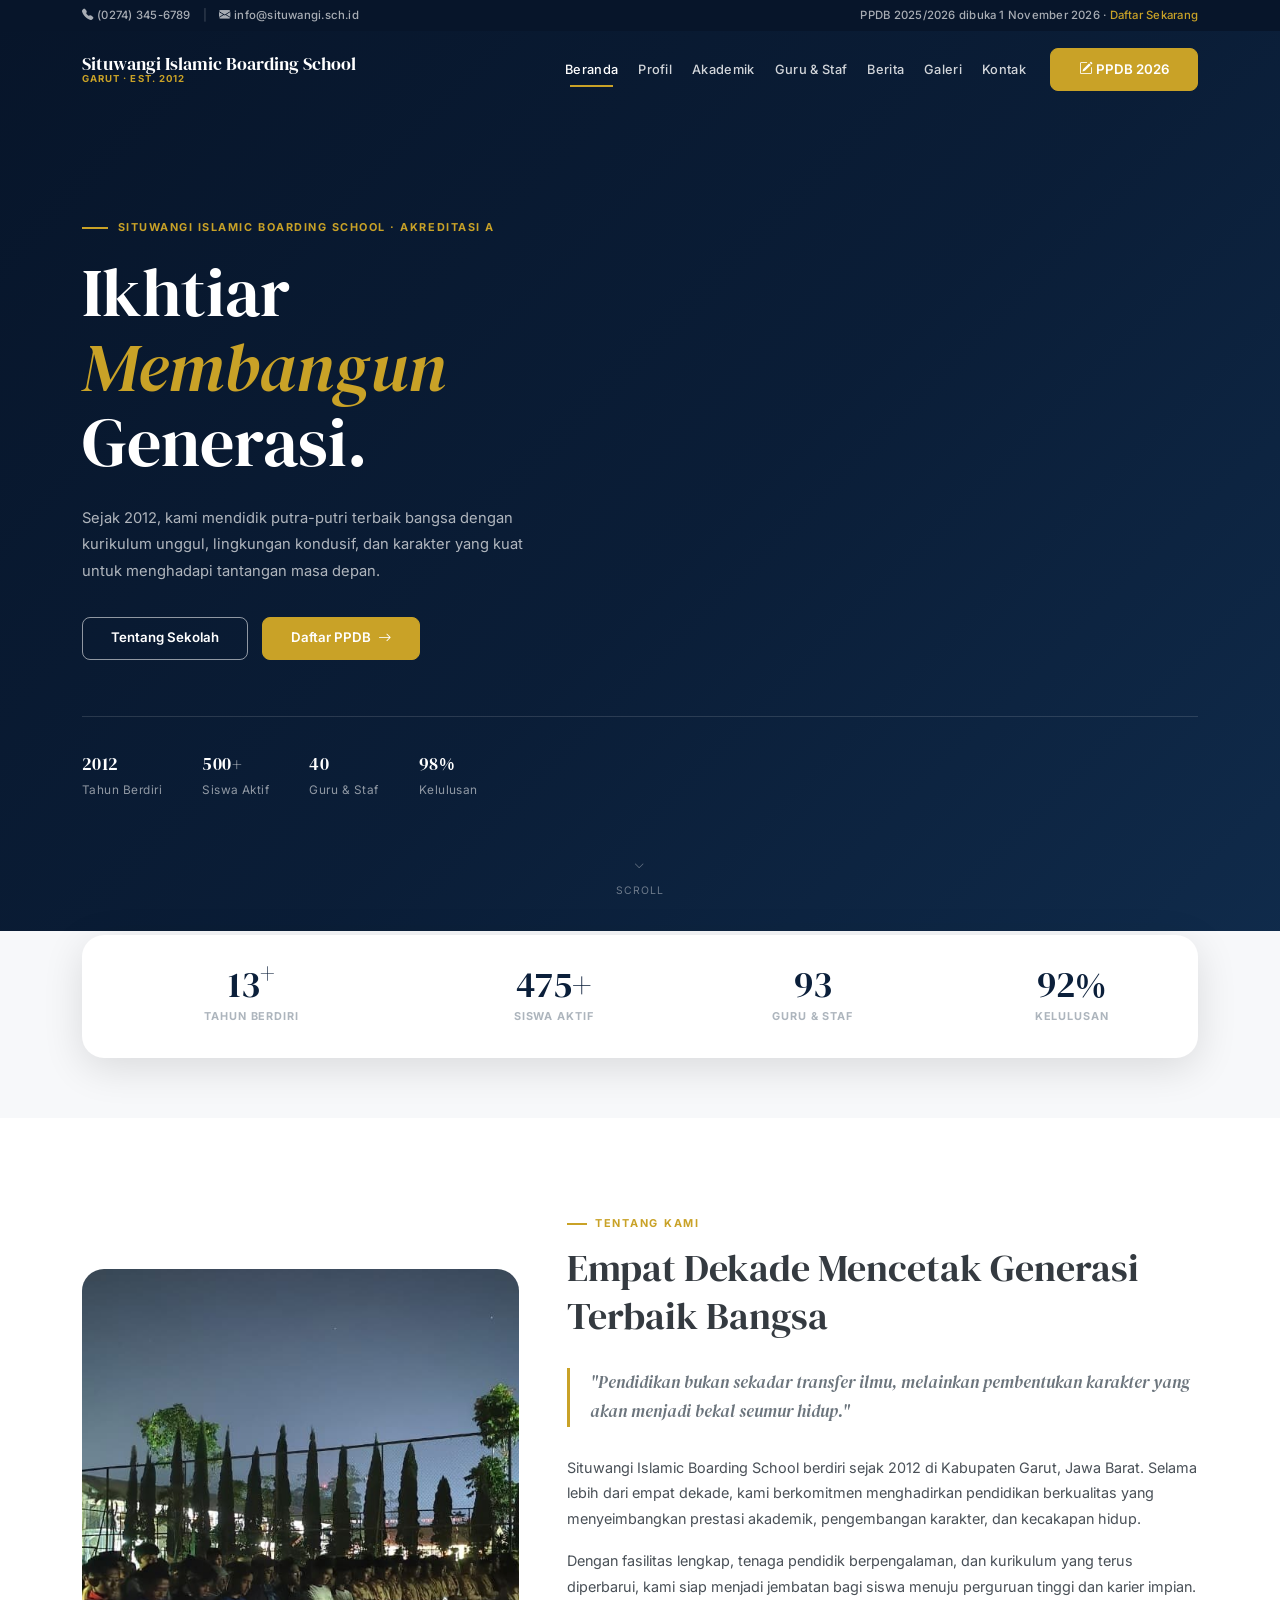
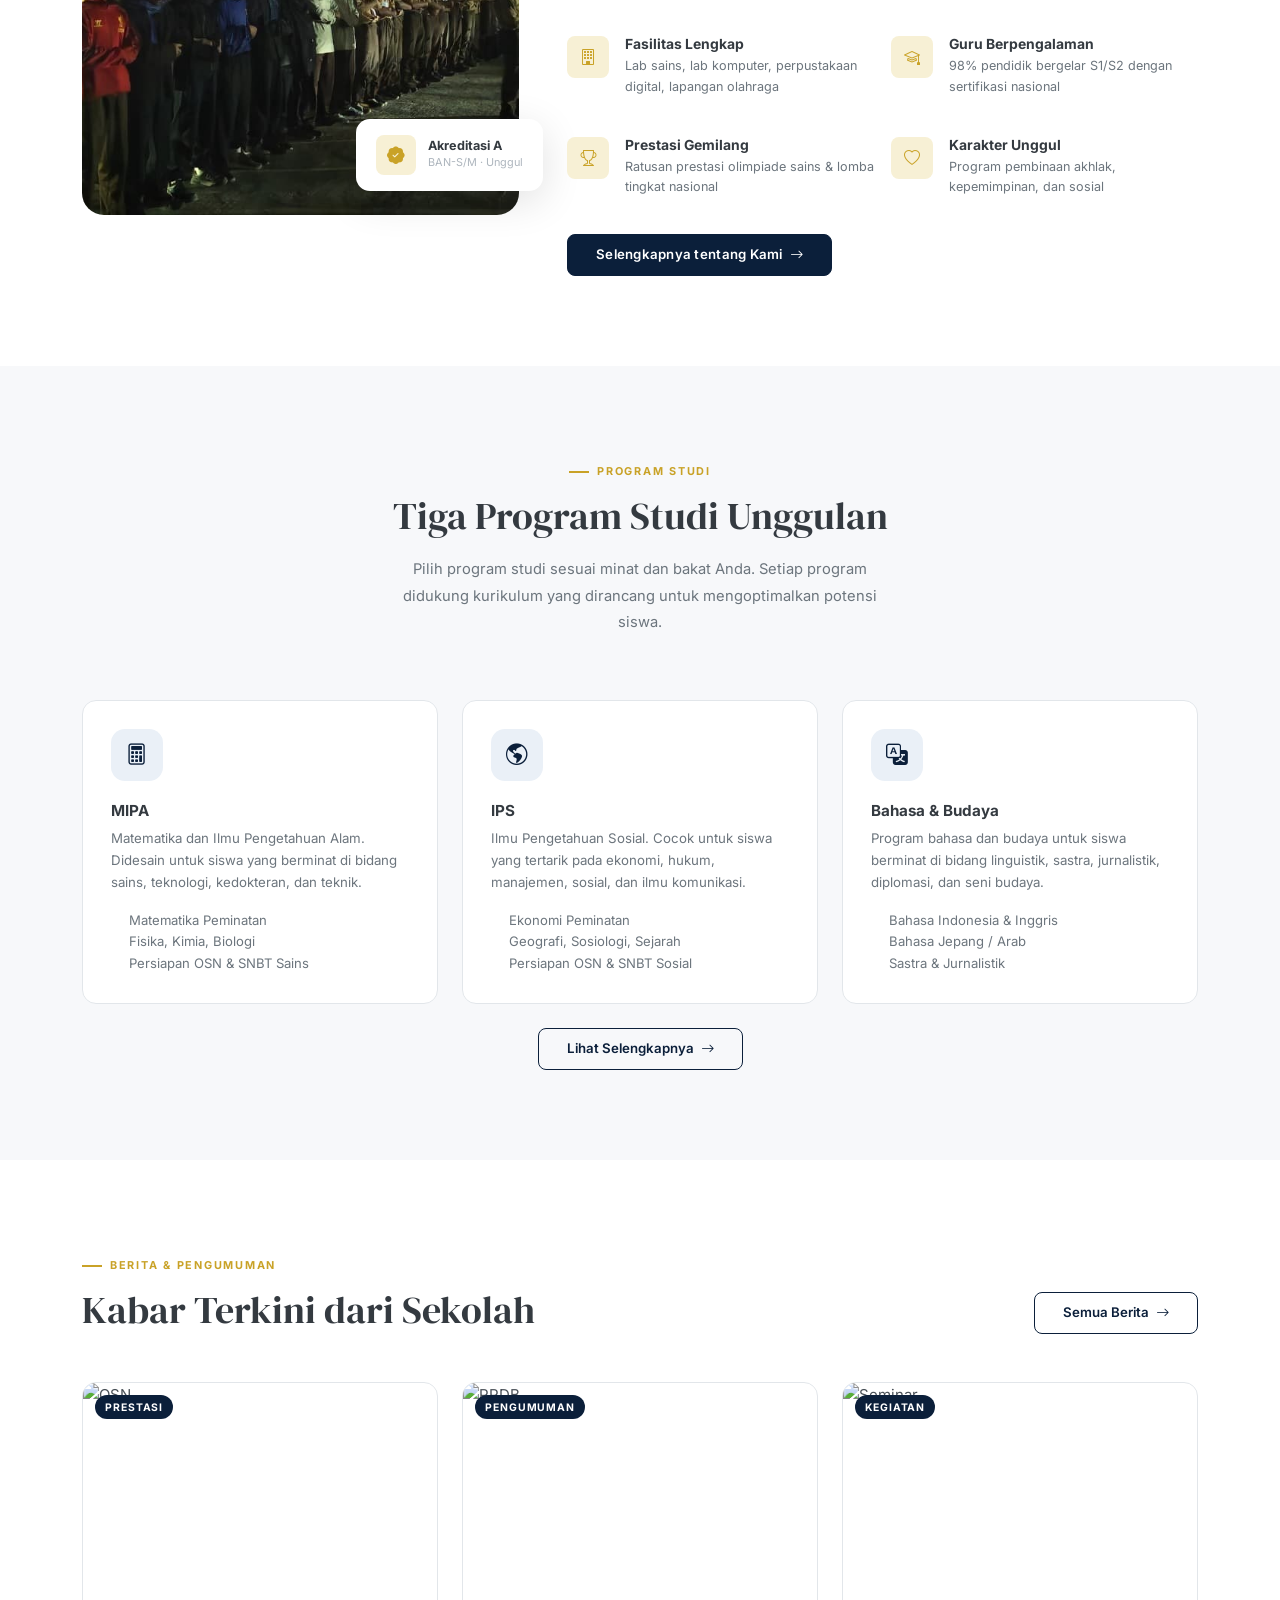
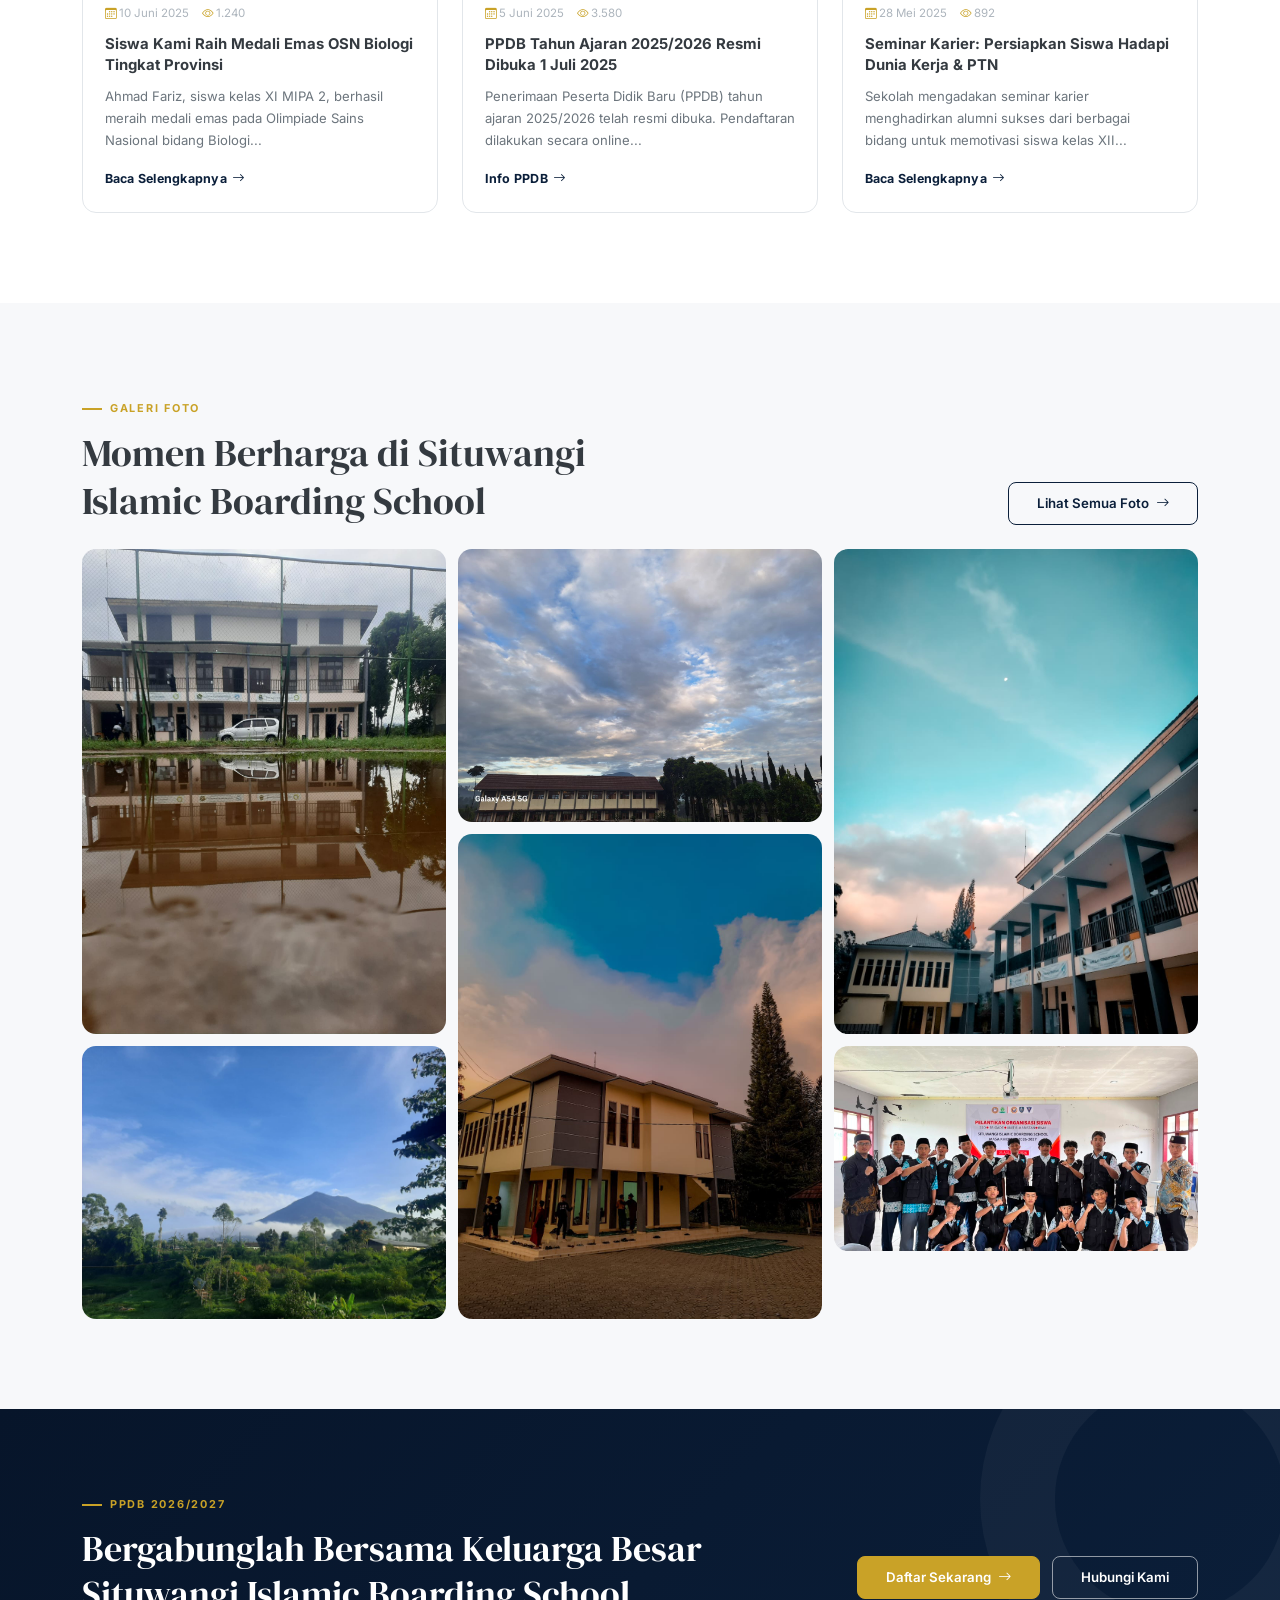
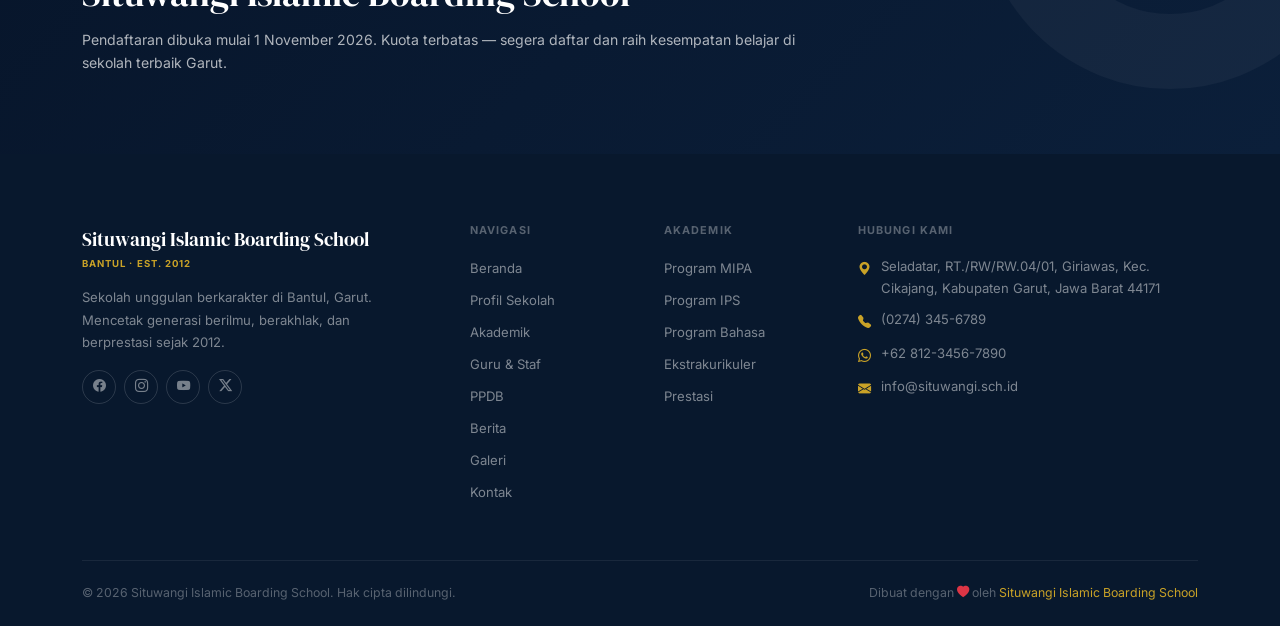
==== commit 2f3bdea6: "Update hero video" ====
--- a/index.html
+++ b/index.html
@@ -66,7 +66,7 @@
 
     <!-- VIDEO BACKGROUND -->
     <video class="hero-video" autoplay muted loop playsinline>
-        <source src="assets/vidios/WhatsApp Video 2026-09-14 at 13.36.05.mp4" type="video/mp4">
+        <source src="assets/videos/1.mp4" type="video/mp4">
     </video>
 
     <!-- NAVY OVERLAY -->
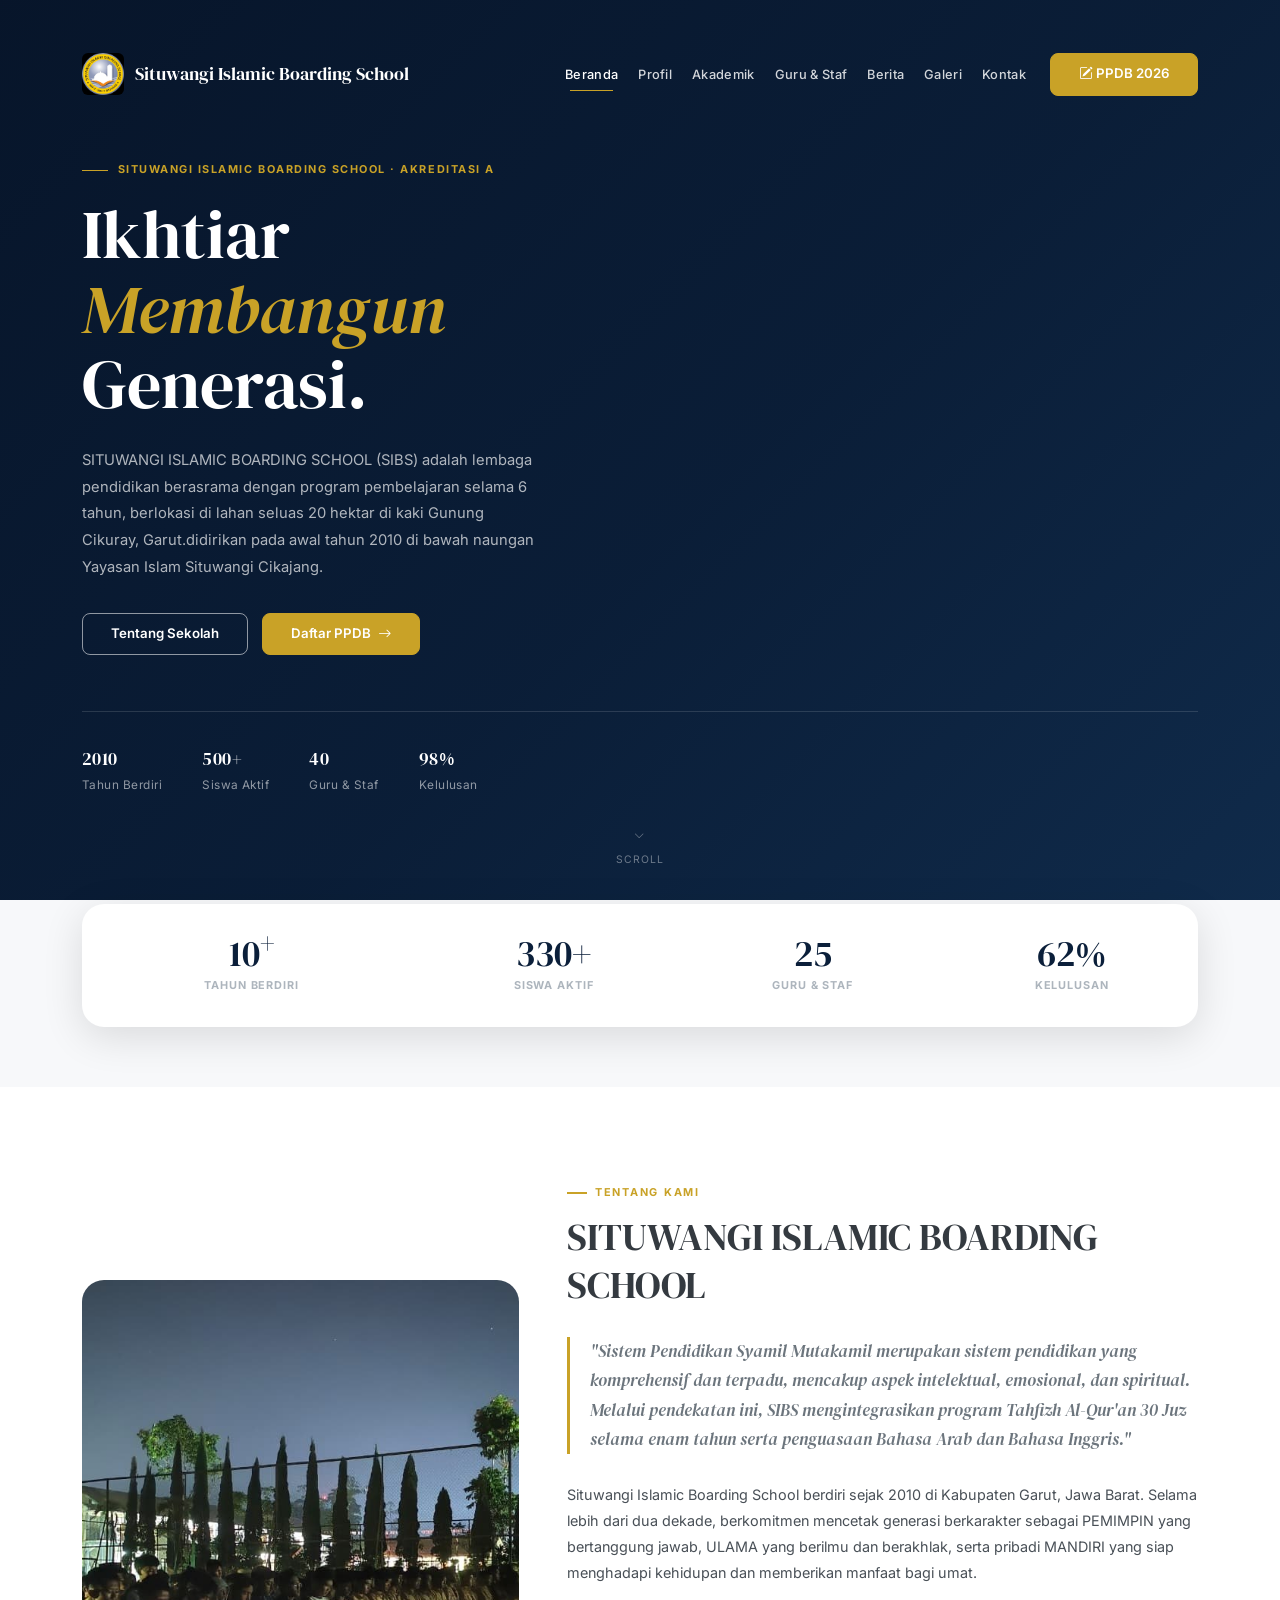
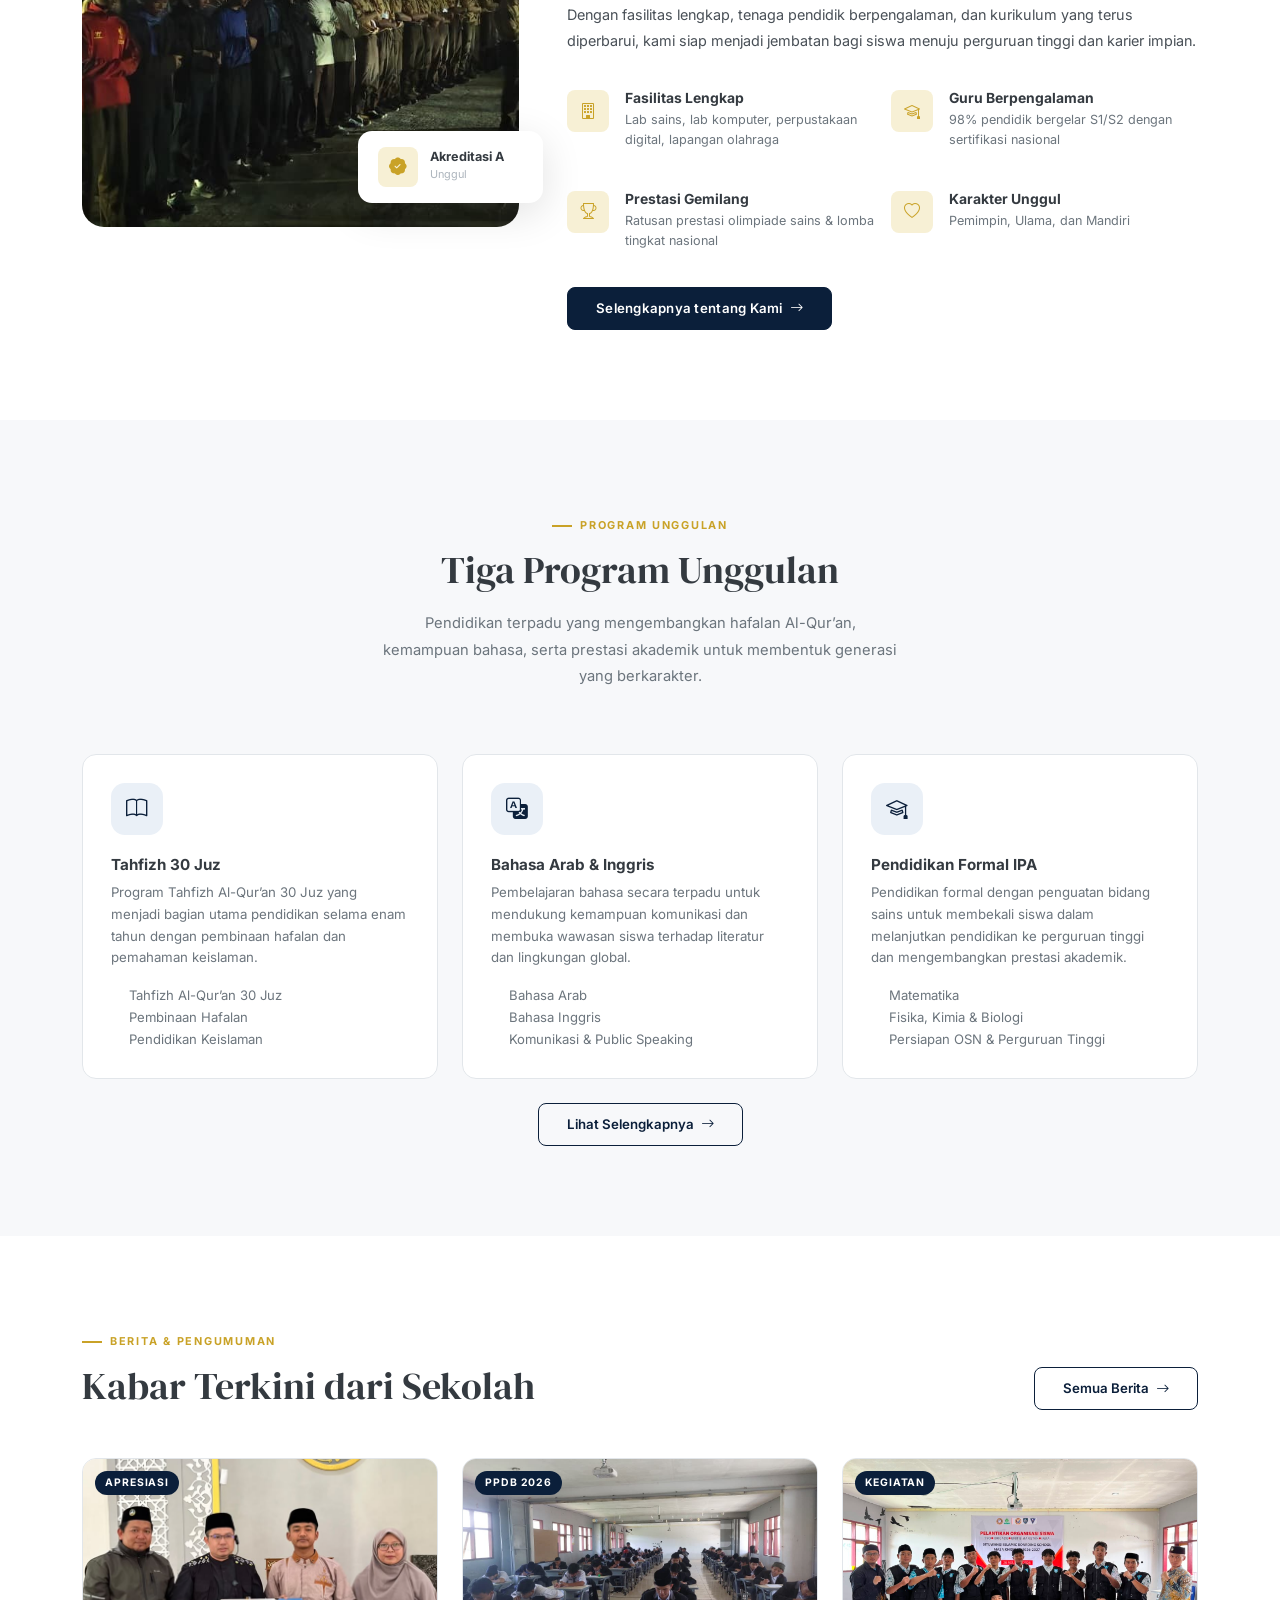
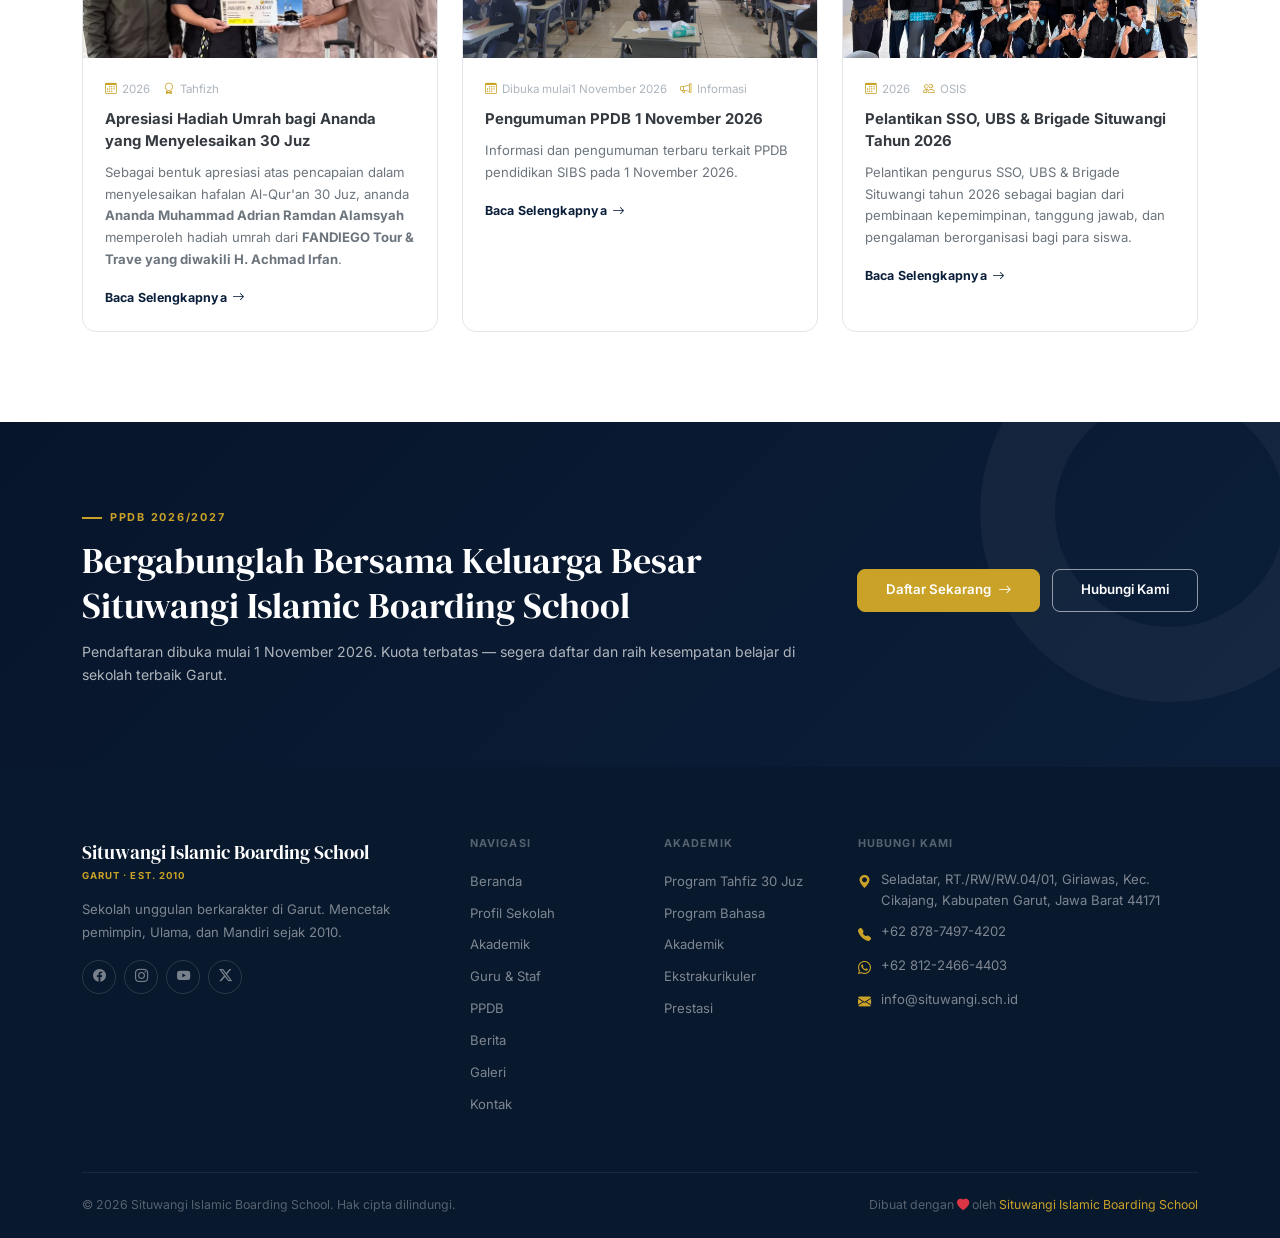
==== commit 02949d74: "Update website content and gallery" ====
--- a/index.html
+++ b/index.html
@@ -16,19 +16,24 @@
 <body>
 
   <!-- ── TOP RIBBON ────────────────────── -->
-  <div class="top-ribbon d-none d-md-block">
+  <!-- <div class="top-ribbon d-none d-md-block">
     <div class="container d-flex justify-content-between align-items-center">
       <span><i class="bi bi-telephone-fill me-1"></i>(0274) 345-6789 <span class="ribbon-sep">|</span> <i class="bi bi-envelope-fill me-1"></i>info@situwangi.sch.id</span>
       <span>PPDB 2025/2026 dibuka 1 November 2026 · <a href="ppdb.html">Daftar Sekarang</a></span>
     </div>
-  </div>
+  </div> -->
 
   <!-- ── NAVBAR ────────────────────────── -->
   <nav id="mainNav" class="navbar navbar-expand-lg fixed-top">
     <div class="container">
       <a class="navbar-brand" href="index.html">
-        <span class="brand-name">Situwangi Islamic Boarding School</span>
-        <span class="brand-sub">Garut · Est. 2012</span>
+    <img src="assets/images/logo/SMP-SMA.jpeg"
+         alt="SMA IT Situwangi"
+         class="navbar-logo">
+
+    <span class="brand-name">
+        Situwangi Islamic Boarding School
+    </span>
       </a>
       <button class="navbar-toggler" type="button" data-bs-toggle="collapse" data-bs-target="#navMenu" aria-label="Menu">
         <i class="bi bi-list"></i>
@@ -82,7 +87,8 @@
               <em>Membangun</em><br>
               Generasi.
             </h1>
-            <p class="hero-desc">Sejak 2012, kami mendidik putra-putri terbaik bangsa dengan kurikulum unggul, lingkungan kondusif, dan karakter yang kuat untuk menghadapi tantangan masa depan.</p>
+            <p class="hero-desc">SITUWANGI ISLAMIC BOARDING SCHOOL (SIBS) adalah lembaga pendidikan berasrama dengan program pembelajaran selama 6 tahun, berlokasi di lahan seluas 20 hektar di kaki Gunung Cikuray, Garut.didirikan pada awal tahun 2010 di bawah naungan Yayasan Islam Situwangi Cikajang.
+            </p>
             <div class="hero-actions">
               <a href="#" class="btn btn-outline-light">Tentang Sekolah</a>
               <a href="#" class="btn btn-accent">Daftar PPDB <i class="bi bi-arrow-right ms-1"></i></a>
@@ -90,7 +96,7 @@
           </div>
         </div>
         <div class="hero-info-strip">
-          <div class="hero-info-item"><strong>2012</strong>Tahun Berdiri</div>
+          <div class="hero-info-item"><strong>2010</strong>Tahun Berdiri</div>
           <div class="hero-info-item"><strong>500+</strong>Siswa Aktif</div>
           <div class="hero-info-item"><strong>40</strong>Guru & Staf</div>
           <div class="hero-info-item"><strong>98%</strong>Kelulusan</div>
@@ -107,7 +113,7 @@
         <div class="row align-items-center g-0">
           <div class="col-6 col-md-3">
             <div class="stat-item" data-aos="fade-up">
-              <div class="stat-number"><span data-count="14">0</span><sup>+</sup></div>
+              <div class="stat-number"><span data-count="16">0</span><sup>+</sup></div>
               <div class="stat-label">Tahun Berdiri</div>
             </div>
           </div>
@@ -120,8 +126,8 @@
           </div>
           <div class="col-1 d-none d-md-flex"><div class="stat-divider mx-auto"></div></div>
           <div class="col-6 col-md-2">
-            <div class="stat-item" data-aos="fade-up" data-aos-delay="160">
-              <div class="stat-number"><span data-count="98">0</span></div>
+            <div class="stat-item" data-aos="fade-up" data-aos-delay="40">
+              <div class="stat-number"><span data-count="40">0</span></div>
               <div class="stat-label">Guru & Staf</div>
             </div>
           </div>
@@ -148,18 +154,18 @@
               <div class="badge-icon"><i class="bi bi-patch-check-fill"></i></div>
               <div>
                 <div class="badge-text">Akreditasi A</div>
-                <div class="badge-sub">BAN-S/M · Unggul</div>
+                <div class="badge-sub">Unggul</div>
               </div>
             </div>
           </div>
         </div>
         <div class="col-lg-7" data-aos="fade-left" data-aos-delay="100">
           <div class="section-label">Tentang Kami</div>
-          <h2 class="section-title">Empat Dekade Mencetak Generasi Terbaik Bangsa</h2>
+          <h2 class="section-title">SITUWANGI ISLAMIC BOARDING SCHOOL</h2>
           <blockquote class="about-quote">
-            "Pendidikan bukan sekadar transfer ilmu, melainkan pembentukan karakter yang akan menjadi bekal seumur hidup."
+            "Sistem Pendidikan Syamil Mutakamil merupakan sistem pendidikan yang komprehensif dan terpadu, mencakup aspek intelektual, emosional, dan spiritual. Melalui pendekatan ini, SIBS mengintegrasikan program Tahfizh Al-Qur'an 30 Juz selama enam tahun serta penguasaan Bahasa Arab dan Bahasa Inggris."
           </blockquote>
-          <p class="mb-3" style="font-size:.9rem;line-height:1.8">Situwangi Islamic Boarding School berdiri sejak 2012 di Kabupaten Garut, Jawa Barat. Selama lebih dari empat dekade, kami berkomitmen menghadirkan pendidikan berkualitas yang menyeimbangkan prestasi akademik, pengembangan karakter, dan kecakapan hidup.</p>
+          <p class="mb-3" style="font-size:.9rem;line-height:1.8">Situwangi Islamic Boarding School berdiri sejak 2010 di Kabupaten Garut, Jawa Barat. Selama lebih dari dua dekade, berkomitmen mencetak generasi berkarakter sebagai PEMIMPIN yang bertanggung jawab, ULAMA yang berilmu dan berakhlak, serta pribadi MANDIRI yang siap menghadapi kehidupan dan memberikan manfaat bagi umat.</p>
           <p class="mb-4" style="font-size:.9rem;line-height:1.8">Dengan fasilitas lengkap, tenaga pendidik berpengalaman, dan kurikulum yang terus diperbarui, kami siap menjadi jembatan bagi siswa menuju perguruan tinggi dan karier impian.</p>
           <div class="row g-3 mb-4">
             <div class="col-sm-6">
@@ -194,7 +200,7 @@
                 <div class="feature-icon"><i class="bi bi-heart"></i></div>
                 <div class="feature-text">
                   <h6>Karakter Unggul</h6>
-                  <p>Program pembinaan akhlak, kepemimpinan, dan sosial</p>
+                  <p>Pemimpin, Ulama, dan Mandiri</p>
                 </div>
               </div>
             </div>
@@ -204,122 +210,215 @@
       </div>
     </div>
   </section>
-
-  <!-- ── PROGRAM STUDI ──────────────────── -->
-  <section class="section-padding bg-off-white">
-    <div class="container">
-      <div class="row justify-content-center mb-5">
-        <div class="col-lg-7 text-center" data-aos="fade-up">
-          <div class="section-label justify-content-center">Program Studi</div>
-          <h2 class="section-title">Tiga Program Studi Unggulan</h2>
-          <p class="section-lead mx-auto">Pilih program studi sesuai minat dan bakat Anda. Setiap program didukung kurikulum yang dirancang untuk mengoptimalkan potensi siswa.</p>
-        </div>
-      </div>
-      <div class="row g-4">
-        <div class="col-md-4" data-aos="fade-up" data-aos-delay="0">
-          <div class="program-card">
-            <div class="program-icon"><i class="bi bi-calculator"></i></div>
-            <h5>MIPA</h5>
-            <p class="mb-3">Matematika dan Ilmu Pengetahuan Alam. Didesain untuk siswa yang berminat di bidang sains, teknologi, kedokteran, dan teknik.</p>
-            <ul style="font-size:.82rem;color:var(--gray-500);padding-left:1.1rem">
-              <li>Matematika Peminatan</li>
-              <li>Fisika, Kimia, Biologi</li>
-              <li>Persiapan OSN & SNBT Sains</li>
-            </ul>
-          </div>
-        </div>
-        <div class="col-md-4" data-aos="fade-up" data-aos-delay="100">
-          <div class="program-card">
-            <div class="program-icon"><i class="bi bi-globe-americas"></i></div>
-            <h5>IPS</h5>
-            <p class="mb-3">Ilmu Pengetahuan Sosial. Cocok untuk siswa yang tertarik pada ekonomi, hukum, manajemen, sosial, dan ilmu komunikasi.</p>
-            <ul style="font-size:.82rem;color:var(--gray-500);padding-left:1.1rem">
-              <li>Ekonomi Peminatan</li>
-              <li>Geografi, Sosiologi, Sejarah</li>
-              <li>Persiapan OSN & SNBT Sosial</li>
-            </ul>
-          </div>
-        </div>
-        <div class="col-md-4" data-aos="fade-up" data-aos-delay="200">
-          <div class="program-card">
-            <div class="program-icon"><i class="bi bi-translate"></i></div>
-            <h5>Bahasa & Budaya</h5>
-            <p class="mb-3">Program bahasa dan budaya untuk siswa berminat di bidang linguistik, sastra, jurnalistik, diplomasi, dan seni budaya.</p>
-            <ul style="font-size:.82rem;color:var(--gray-500);padding-left:1.1rem">
-              <li>Bahasa Indonesia & Inggris</li>
-              <li>Bahasa Jepang / Arab</li>
-              <li>Sastra & Jurnalistik</li>
-            </ul>
-          </div>
-        </div>
-      </div>
-      <div class="text-center mt-4" data-aos="fade-up">
-        <a href="akademik.html" class="btn btn-outline-primary">Lihat Selengkapnya <i class="bi bi-arrow-right ms-1"></i></a>
-      </div>
-    </div>
-  </section>
-
-  <!-- ── BERITA TERBARU ─────────────────── -->
-  <section class="section-padding">
-    <div class="container">
-      <div class="row justify-content-between align-items-end mb-5">
-        <div class="col-lg-6" data-aos="fade-up">
-          <div class="section-label">Berita & Pengumuman</div>
-          <h2 class="section-title mb-0">Kabar Terkini dari Sekolah</h2>
-        </div>
-        <div class="col-auto d-none d-lg-block" data-aos="fade-up">
-          <a href="#" class="btn btn-outline-primary btn-sm">Semua Berita <i class="bi bi-arrow-right ms-1"></i></a>
-        </div>
-      </div>
-      <div class="row g-4">
-        <div class="col-md-4" data-aos="fade-up" data-aos-delay="0">
-          <div class="news-card">
-            <div class="news-card-img">
-              <img src="https://images.unsplash.com/photo-1540575467063-178a50c2df87?w=600&q=80" alt="OSN" />
-              <span class="news-cat">Prestasi</span>
-            </div>
-            <div class="news-card-body">
-              <div class="news-meta"><span><i class="bi bi-calendar3"></i>10 Juni 2025</span><span><i class="bi bi-eye"></i>1.240</span></div>
-              <h5>Siswa Kami Raih Medali Emas OSN Biologi Tingkat Provinsi</h5>
-              <p>Ahmad Fariz, siswa kelas XI MIPA 2, berhasil meraih medali emas pada Olimpiade Sains Nasional bidang Biologi...</p>
-              <a href="#" class="news-read-more">Baca Selengkapnya <i class="bi bi-arrow-right"></i></a>
-            </div>
-          </div>
-        </div>
-        <div class="col-md-4" data-aos="fade-up" data-aos-delay="100">
-          <div class="news-card">
-            <div class="news-card-img">
-              <img src="https://images.unsplash.com/photo-1560472354-b33ff0c44a43?w=600&q=80" alt="PPDB" />
-              <span class="news-cat">Pengumuman</span>
-            </div>
-            <div class="news-card-body">
-              <div class="news-meta"><span><i class="bi bi-calendar3"></i>5 Juni 2025</span><span><i class="bi bi-eye"></i>3.580</span></div>
-              <h5>PPDB Tahun Ajaran 2025/2026 Resmi Dibuka 1 Juli 2025</h5>
-              <p>Penerimaan Peserta Didik Baru (PPDB) tahun ajaran 2025/2026 telah resmi dibuka. Pendaftaran dilakukan secara online...</p>
-              <a href="#" class="news-read-more">Info PPDB <i class="bi bi-arrow-right"></i></a>
-            </div>
-          </div>
-        </div>
-        <div class="col-md-4" data-aos="fade-up" data-aos-delay="200">
-          <div class="news-card">
-            <div class="news-card-img">
-              <img src="https://images.unsplash.com/photo-1517048676732-d65bc937f952?w=600&q=80" alt="Seminar" />
-              <span class="news-cat">Kegiatan</span>
-            </div>
-            <div class="news-card-body">
-              <div class="news-meta"><span><i class="bi bi-calendar3"></i>28 Mei 2025</span><span><i class="bi bi-eye"></i>892</span></div>
-              <h5>Seminar Karier: Persiapkan Siswa Hadapi Dunia Kerja & PTN</h5>
-              <p>Sekolah mengadakan seminar karier menghadirkan alumni sukses dari berbagai bidang untuk memotivasi siswa kelas XII...</p>
-              <a href="#" class="news-read-more">Baca Selengkapnya <i class="bi bi-arrow-right"></i></a>
-            </div>
-          </div>
-        </div>
-      </div>
-    </div>
-  </section>
+<!-- ── PROGRAM UNGGULAN ──────────────────── -->
+<section class="section-padding bg-off-white">
+  <div class="container">
+    <div class="row justify-content-center mb-5">
+      <div class="col-lg-7 text-center" data-aos="fade-up">
+        <div class="section-label justify-content-center">Program Unggulan</div>
+        <h2 class="section-title">Tiga Program Unggulan</h2>
+        <p class="section-lead mx-auto">
+          Pendidikan terpadu yang mengembangkan hafalan Al-Qur’an, kemampuan bahasa,
+          serta prestasi akademik untuk membentuk generasi yang berkarakter.
+        </p>
+      </div>
+    </div>
+
+    <div class="row g-4">
+
+      <!-- Tahfizh -->
+      <div class="col-md-4" data-aos="fade-up" data-aos-delay="0">
+        <div class="program-card">
+          <div class="program-icon">
+            <i class="bi bi-book"></i>
+          </div>
+          <h5>Tahfizh 30 Juz</h5>
+          <p class="mb-3">
+            Program Tahfizh Al-Qur’an 30 Juz yang menjadi bagian utama pendidikan
+            selama enam tahun dengan pembinaan hafalan dan pemahaman keislaman.
+          </p>
+          <ul style="font-size:.82rem;color:var(--gray-500);padding-left:1.1rem">
+            <li>Tahfizh Al-Qur’an 30 Juz</li>
+            <li>Pembinaan Hafalan</li>
+            <li>Pendidikan Keislaman</li>
+          </ul>
+        </div>
+      </div>
+
+      <!-- Bahasa -->
+      <div class="col-md-4" data-aos="fade-up" data-aos-delay="100">
+        <div class="program-card">
+          <div class="program-icon">
+            <i class="bi bi-translate"></i>
+          </div>
+          <h5>Bahasa Arab & Inggris</h5>
+          <p class="mb-3">
+            Pembelajaran bahasa secara terpadu untuk mendukung kemampuan komunikasi
+            dan membuka wawasan siswa terhadap literatur dan lingkungan global.
+          </p>
+          <ul style="font-size:.82rem;color:var(--gray-500);padding-left:1.1rem">
+            <li>Bahasa Arab</li>
+            <li>Bahasa Inggris</li>
+            <li>Komunikasi & Public Speaking</li>
+          </ul>
+        </div>
+      </div>
+
+      <!-- Pendidikan Formal -->
+      <div class="col-md-4" data-aos="fade-up" data-aos-delay="200">
+        <div class="program-card">
+          <div class="program-icon">
+            <i class="bi bi-mortarboard"></i>
+          </div>
+          <h5>Pendidikan Formal IPA</h5>
+          <p class="mb-3">
+            Pendidikan formal dengan penguatan bidang sains untuk membekali siswa
+            dalam melanjutkan pendidikan ke perguruan tinggi dan mengembangkan
+            prestasi akademik.
+          </p>
+          <ul style="font-size:.82rem;color:var(--gray-500);padding-left:1.1rem">
+            <li>Matematika</li>
+            <li>Fisika, Kimia & Biologi</li>
+            <li>Persiapan OSN & Perguruan Tinggi</li>
+          </ul>
+        </div>
+      </div>
+
+    </div>
+
+    <div class="text-center mt-4" data-aos="fade-up">
+      <a href="akademik.html" class="btn btn-outline-primary">
+        Lihat Selengkapnya
+        <i class="bi bi-arrow-right ms-1"></i>
+      </a>
+    </div>
+  </div>
+</section>
+
+ <!-- ── BERITA TERBARU ─────────────────── -->
+<section class="section-padding">
+  <div class="container">
+    <div class="row justify-content-between align-items-end mb-5">
+      <div class="col-lg-6" data-aos="fade-up">
+        <div class="section-label">Berita & Pengumuman</div>
+        <h2 class="section-title mb-0">Kabar Terkini dari Sekolah</h2>
+      </div>
+      <div class="col-auto d-none d-lg-block" data-aos="fade-up">
+        <a href="#" class="btn btn-outline-primary btn-sm">
+          Semua Berita <i class="bi bi-arrow-right ms-1"></i>
+        </a>
+      </div>
+    </div>
+
+    <div class="row g-4">
+
+      <!-- APRESIASI TAHFIZH -->
+      <div class="col-md-4" data-aos="fade-up" data-aos-delay="0">
+        <div class="news-card">
+          <div class="news-card-img">
+            <img src="assets/images/8.jpeg"
+                 alt="Apresiasi Tahfizh Al-Qur'an" />
+            <span class="news-cat">Apresiasi</span>
+          </div>
+
+          <div class="news-card-body">
+            <div class="news-meta">
+              <span>
+                <i class="bi bi-calendar3"></i> 2026
+              </span>
+              <span>
+                <i class="bi bi-award"></i> Tahfizh
+              </span>
+            </div>
+
+            <h5>Apresiasi Hadiah Umrah bagi Ananda yang Menyelesaikan 30 Juz</h5>
+
+            <p>
+              Sebagai bentuk apresiasi atas pencapaian dalam menyelesaikan
+              hafalan Al-Qur'an 30 Juz, ananda <strong>Ananda Muhammad Adrian Ramdan Alamsyah</strong>
+              memperoleh hadiah umrah dari <strong>FANDIEGO Tour & Trave yang diwakili H. Achmad Irfan</strong>.
+            </p>
+
+            <a href="#" class="news-read-more">
+              Baca Selengkapnya <i class="bi bi-arrow-right"></i>
+            </a>
+          </div>
+        </div>
+      </div>
+
+      <!-- PENGUMUMAN -->
+      <div class="col-md-4" data-aos="fade-up" data-aos-delay="100">
+        <div class="news-card">
+          <div class="news-card-img">
+            <img src="assets/images/9.jpeg"
+                 alt="Pengumuman Sekolah" />
+            <span class="news-cat">PPDB 2026</span>
+          </div>
+
+          <div class="news-card-body">
+            <div class="news-meta">
+              <span>
+                <i class="bi bi-calendar3"></i> Dibuka mulai1 November 2026
+              </span>
+              <span>
+                <i class="bi bi-megaphone"></i> Informasi
+              </span>
+            </div>
+
+            <h5>Pengumuman PPDB 1 November 2026</h5>
+
+            <p>
+              Informasi dan pengumuman terbaru terkait PPDB
+              pendidikan SIBS pada 1 November 2026.
+            </p>
+
+            <a href="#" class="news-read-more">
+              Baca Selengkapnya <i class="bi bi-arrow-right"></i>
+            </a>
+          </div>
+        </div>
+      </div>
+
+      <!-- PELANTIKAN OSIS -->
+      <div class="col-md-4" data-aos="fade-up" data-aos-delay="200">
+        <div class="news-card">
+          <div class="news-card-img">
+            <img src="assets/images/6.jpg"
+                 alt="Pelantikan SSO 2026" />
+            <span class="news-cat">Kegiatan</span>
+          </div>
+
+          <div class="news-card-body">
+            <div class="news-meta">
+              <span>
+                <i class="bi bi-calendar3"></i> 2026
+              </span>
+              <span>
+                <i class="bi bi-people"></i> OSIS
+              </span>
+            </div>
+
+            <h5>Pelantikan SSO, UBS & Brigade Situwangi Tahun 2026</h5>
+
+            <p>
+              Pelantikan pengurus SSO, UBS & Brigade Situwangi  tahun 2026 sebagai bagian dari
+              pembinaan kepemimpinan, tanggung jawab, dan pengalaman
+              berorganisasi bagi para siswa.
+            </p>
+
+            <a href="#" class="news-read-more">
+              Baca Selengkapnya <i class="bi bi-arrow-right"></i>
+            </a>
+          </div>
+        </div>
+      </div>
+
+    </div>
+  </div>
+</section>
 
   <!-- ── GALERI PREVIEW ─────────────────── -->
-  <section class="section-padding bg-off-white">
+  <!-- <section class="section-padding bg-off-white">
     <div class="container">
       <div class="row justify-content-between align-items-end mb-4">
         <div class="col-lg-6" data-aos="fade-up">
@@ -357,7 +456,7 @@
         </div>
       </div>
     </div>
-  </section>
+  </section> -->
 
   <!-- ── CTA PPDB ───────────────────────── -->
   <section class="cta-section">
@@ -382,8 +481,8 @@
       <div class="row g-5">
         <div class="col-lg-4">
           <div class="footer-brand-name">Situwangi Islamic Boarding School</div>
-          <div class="footer-brand-sub">Bantul · Est. 2012</div>
-          <p class="footer-desc">Sekolah unggulan berkarakter di Bantul, Garut. Mencetak generasi berilmu, berakhlak, dan berprestasi sejak 2012.</p>
+          <div class="footer-brand-sub">Garut · Est. 2010</div>
+          <p class="footer-desc">Sekolah unggulan berkarakter di Garut. Mencetak pemimpin, Ulama, dan Mandiri sejak 2010.</p>
           <div class="footer-social">
             <a href="#" aria-label="Facebook"><i class="bi bi-facebook"></i></a>
             <a href="#" aria-label="Instagram"><i class="bi bi-instagram"></i></a>
@@ -407,9 +506,9 @@
         <div class="col-6 col-lg-2">
           <h6 class="footer-title">Akademik</h6>
           <ul class="footer-links">
-            <li><a href="#">Program MIPA</a></li>
-            <li><a href="#">Program IPS</a></li>
+            <li><a href="#">Program Tahfiz 30 Juz</a></li>
             <li><a href="#">Program Bahasa</a></li>
+            <li><a href="#">Akademik</a></li>
             <li><a href="#">Ekstrakurikuler</a></li>
             <li><a href="#">Prestasi</a></li>
           </ul>
@@ -418,8 +517,8 @@
           <h6 class="footer-title">Hubungi Kami</h6>
           <ul class="footer-contact">
             <li><i class="bi bi-geo-alt-fill"></i>Seladatar, RT./RW/RW.04/01, Giriawas, Kec. Cikajang, Kabupaten Garut, Jawa Barat 44171</li>
-            <li><i class="bi bi-telephone-fill"></i>(0274) 345-6789</li>
-            <li><i class="bi bi-whatsapp"></i>+62 812-3456-7890</li>
+            <li><i class="bi bi-telephone-fill"></i>+62 878-7497-4202</li>
+            <li><i class="bi bi-whatsapp"></i>+62 812-2466-4403</li>
             <li><i class="bi bi-envelope-fill"></i>info@situwangi.sch.id</li>
           </ul>
         </div>
--- a/assets/css/style.css
+++ b/assets/css/style.css
@@ -221,6 +221,30 @@
 .navbar-toggler i { font-size: 1.6rem; color: var(--white); transition: color .3s; }
 #mainNav.scrolled .navbar-toggler i { color: var(--gray-700); }
 
+/* Logo Navbar */
+.navbar-brand {
+    display: flex;
+    flex-direction: row;
+    align-items: center;
+    gap: .7rem;
+    line-height: 1.1;
+}
+
+.navbar-logo {
+    width: 42px;
+    height: 42px;
+    object-fit: contain;
+    flex-shrink: 0;
+    border-radius: 6px;
+}
+
+.brand-name {
+    font-family: var(--font-serif);
+    font-size: 1.1rem;
+    color: var(--white);
+    transition: color .3s;
+}
+
 /* ── 08. Hero ───────────────────────────── */
 /* ========================================
    HERO VIDEO BACKGROUND
@@ -506,12 +530,19 @@
 .ekskul-badge.pilihan { background: var(--primary-light); color: var(--primary); }
 
 /* ── 17. Gallery ────────────────────────── */
-.gallery-grid { columns: 3; column-gap: .75rem; }
+.gallery-grid {
+  columns: 3;
+  column-gap: 3rem;
+}
 .gallery-item {
-  break-inside: avoid; margin-bottom: .75rem;
-  border-radius: var(--radius-lg); overflow: hidden; cursor: pointer; position: relative;
-}
-.gallery-item img { width: 100%; display: block; transition: transform .4s; }
+  break-inside: avoid;
+  margin-bottom: 1rem;
+}
+
+.gallery-item img {
+  width: 100%;
+  display: block;
+}
 .gallery-item:hover img { transform: scale(1.04); }
 .gallery-overlay {
   position: absolute;
@@ -1061,3 +1092,173 @@
   .stats-bar { padding: 1.5rem 1rem; }
   .gallery-grid { columns: 1; }
 }
+/* ── MOBILE NAVBAR 23/september/2026─────────────────────── */
+@media (max-width: 991.98px) {
+
+  #mainNav {
+    padding: .65rem 0;
+    background: rgba(8, 24, 45, .97);
+  }
+
+  #mainNav .container {
+    position: relative;
+  }
+
+  .navbar-brand {
+    max-width: calc(100% - 60px);
+  }
+
+  .brand-name {
+    font-size: 1rem;
+    line-height: 1.2;
+  }
+
+  .brand-sub {
+    font-size: .56rem;
+    margin-top: .15rem;
+  }
+
+  .navbar-toggler {
+    padding: .35rem;
+    border-radius: 6px;
+  }
+
+  .navbar-toggler:focus {
+    outline: none;
+    box-shadow: none !important;
+  }
+
+  .navbar-toggler i {
+    font-size: 1.55rem;
+    color: var(--white);
+  }
+
+  /* Panel menu mobile */
+  .navbar-collapse {
+    margin-top: .7rem;
+    padding: .55rem .75rem .9rem;
+    background: var(--secondary);
+    border-top: 1px solid rgba(255,255,255,.08);
+    border-radius: 0 0 12px 12px;
+  }
+
+  .navbar-nav {
+    width: 100%;
+    gap: 0 !important;
+    align-items: stretch !important;
+  }
+
+  .navbar-nav .nav-item {
+    width: 100%;
+  }
+
+  .navbar-nav .nav-link {
+    display: flex;
+    align-items: center;
+    justify-content: space-between;
+    width: 100%;
+    padding: .7rem .5rem;
+    color: rgba(255,255,255,.82);
+    font-size: .82rem;
+    border-bottom: 1px solid rgba(255,255,255,.07);
+  }
+
+  .navbar-nav .nav-item:last-child .nav-link {
+    border-bottom: none;
+  }
+
+  .navbar-nav .nav-link::after {
+    display: none;
+  }
+
+  .navbar-nav .nav-link:hover,
+  .navbar-nav .nav-link.active {
+    color: var(--white);
+  }
+
+  .navbar-nav .nav-link.active {
+    color: var(--accent);
+  }
+
+  /* Dropdown mobile */
+  .navbar-nav .dropdown-menu {
+    position: static;
+    width: 100%;
+    min-width: 0;
+    margin: 0;
+    padding: .25rem 0 .5rem .75rem;
+    background: rgba(255,255,255,.035);
+    border: none;
+    border-radius: 6px;
+    box-shadow: none;
+  }
+
+  .navbar-nav .dropdown-item {
+    color: rgba(255,255,255,.7);
+    padding: .55rem .65rem;
+    font-size: .78rem;
+  }
+
+  .navbar-nav .dropdown-item:hover,
+  .navbar-nav .dropdown-item:active {
+    background: rgba(255,255,255,.06);
+    color: var(--accent);
+  }
+
+  /* Tombol PPDB */
+  #mainNav .btn-accent {
+    display: flex;
+    align-items: center;
+    justify-content: center;
+    width: 100%;
+    margin: .8rem 0 0 !important;
+    padding: .7rem 1rem;
+  }
+
+  /* Hilangkan animasi collapse yang terasa berat */
+  #navMenu.collapsing {
+    transition: height .15s ease;
+  }
+}
+/* ── MOBILE HERO PERFORMANCE ───────────── */
+@media (max-width: 767.98px) {
+
+  .hero-video {
+    opacity: .35;
+    filter: none;
+    transform: none;
+  }
+
+  .hero-overlay {
+    background: linear-gradient(
+      135deg,
+      rgba(7,21,42,.96) 0%,
+      rgba(11,31,58,.90) 55%,
+      rgba(22,58,99,.82) 100%
+    );
+  }
+
+}
+@media (max-width: 991.98px) {
+
+    .navbar-brand {
+        display: flex;
+        flex-direction: row;
+        align-items: center;
+        gap: .55rem;
+        line-height: 1.1;
+    }
+
+    .navbar-logo {
+        width: 38px;
+        height: 38px;
+        object-fit: contain;
+        flex-shrink: 0;
+    }
+
+    .brand-name {
+        font-size: .95rem;
+        white-space: nowrap;
+    }
+
+}
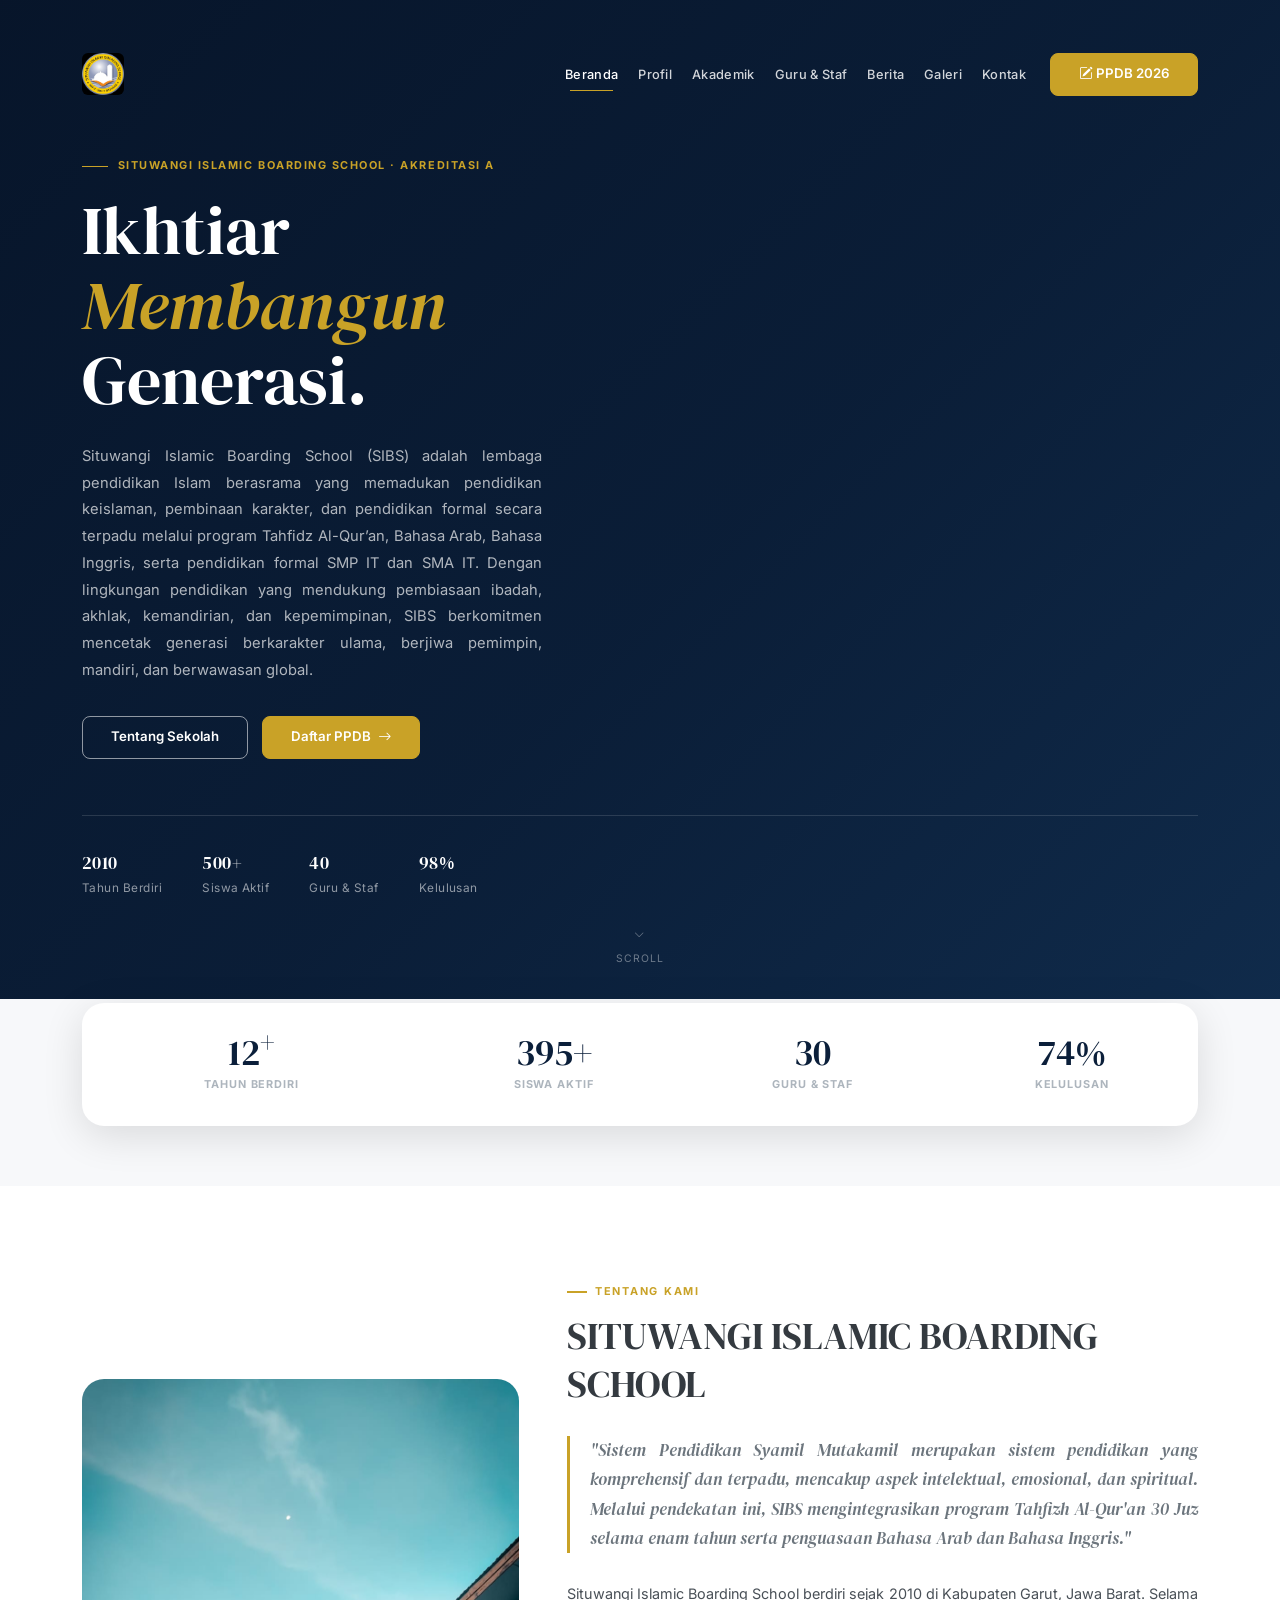
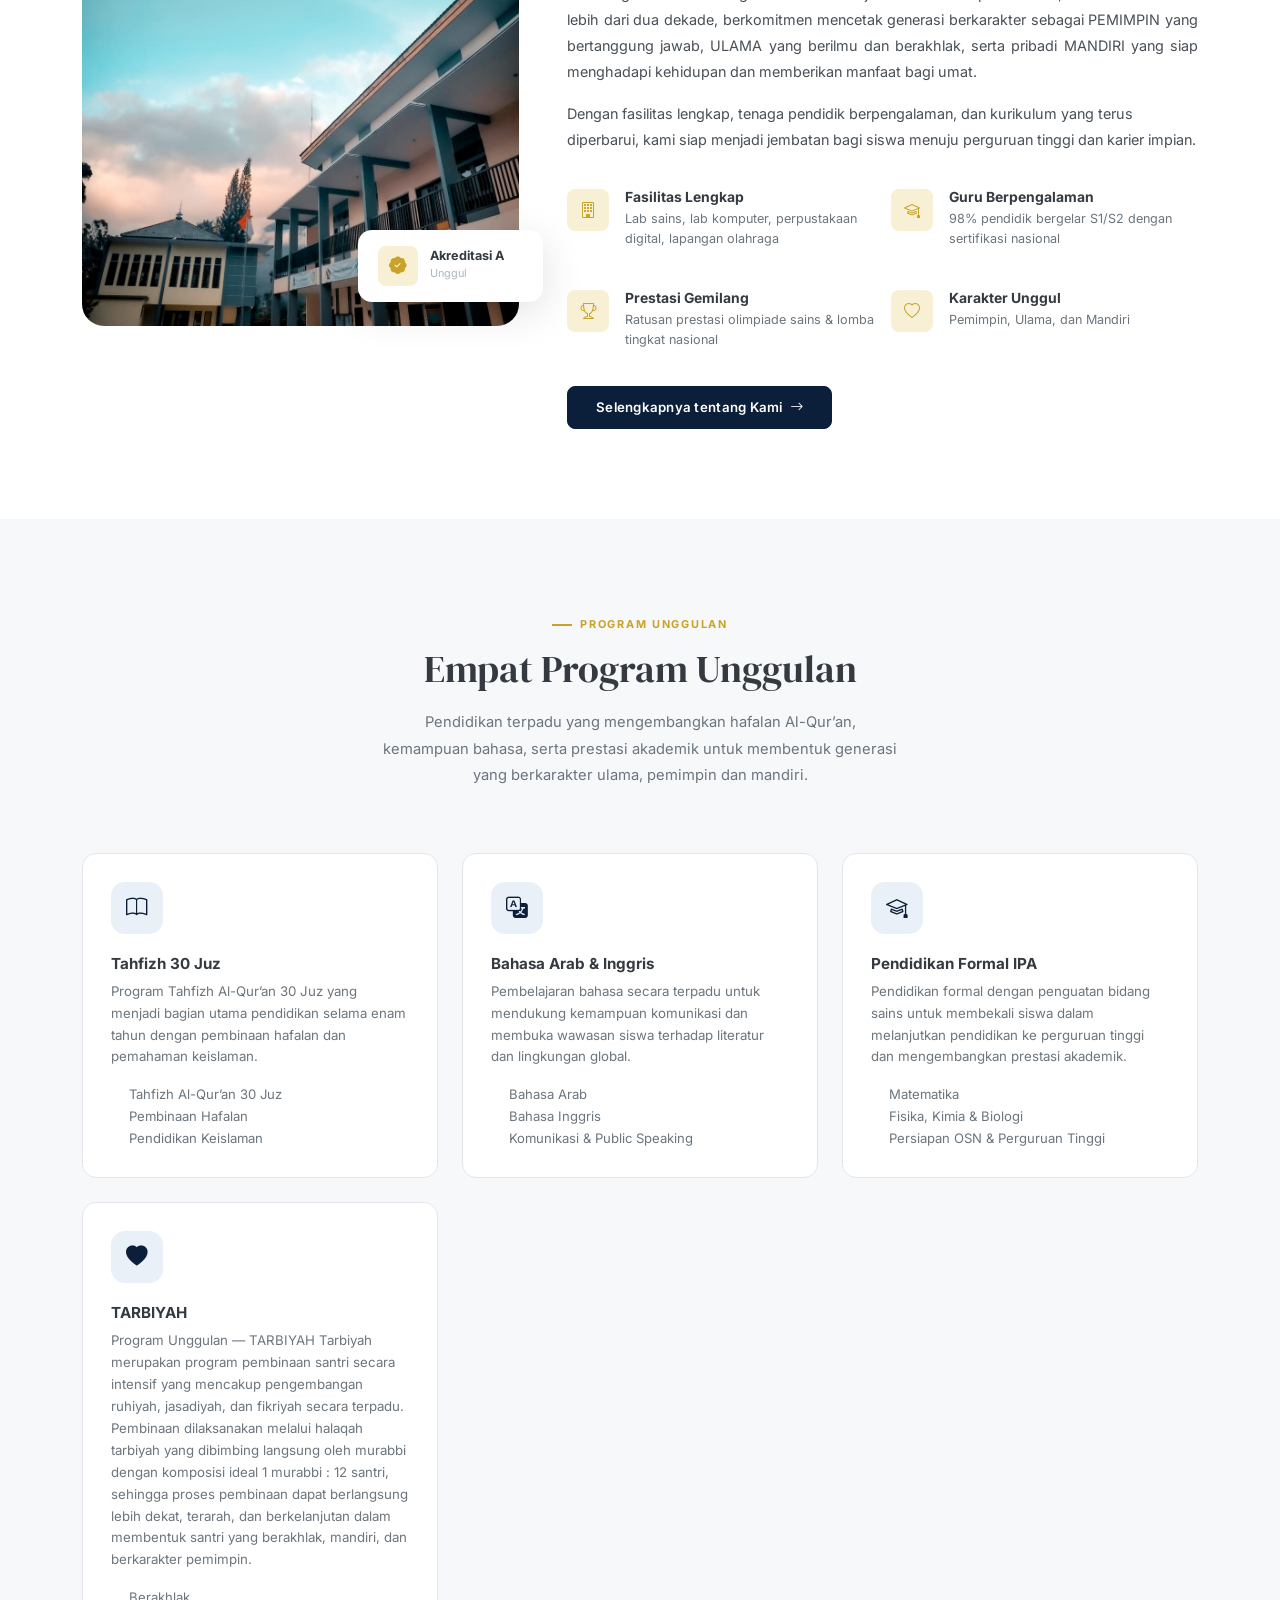
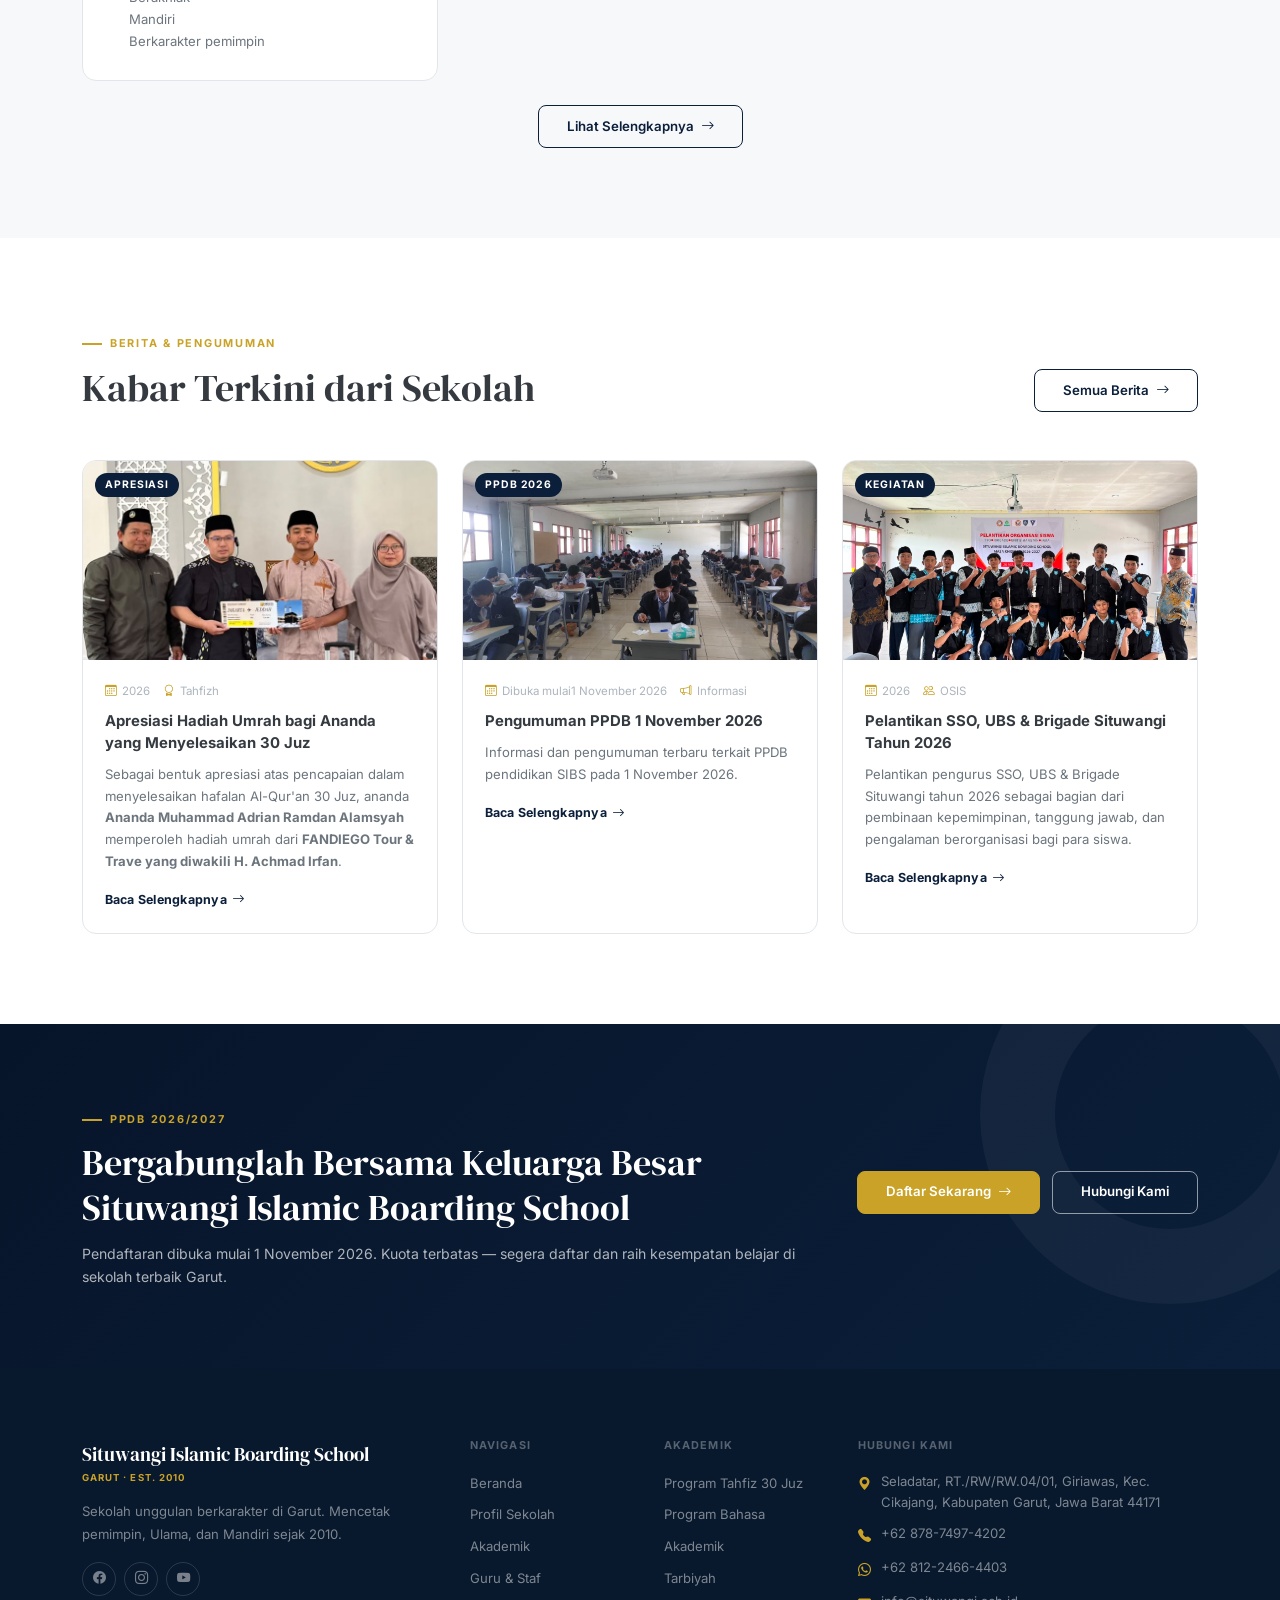
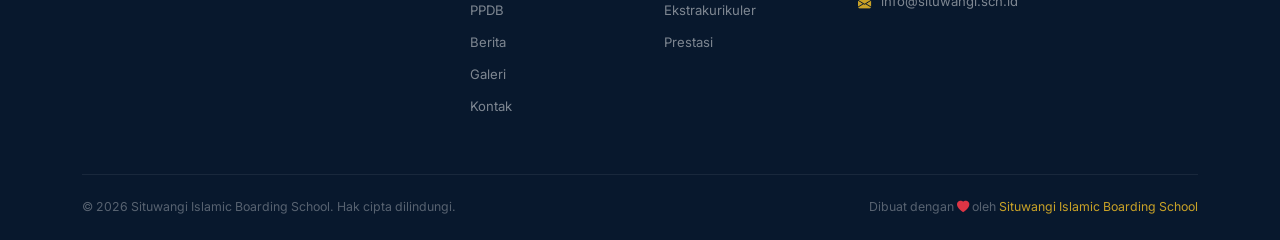
==== commit fc4f2771: "Update website content and styling" ====
--- a/index.html
+++ b/index.html
@@ -31,9 +31,9 @@
          alt="SMA IT Situwangi"
          class="navbar-logo">
 
-    <span class="brand-name">
+    <!-- <span class="brand-name">
         Situwangi Islamic Boarding School
-    </span>
+    </span> -->
       </a>
       <button class="navbar-toggler" type="button" data-bs-toggle="collapse" data-bs-target="#navMenu" aria-label="Menu">
         <i class="bi bi-list"></i>
@@ -87,9 +87,8 @@
               <em>Membangun</em><br>
               Generasi.
             </h1>
-            <p class="hero-desc">SITUWANGI ISLAMIC BOARDING SCHOOL (SIBS) adalah lembaga pendidikan berasrama dengan program pembelajaran selama 6 tahun, berlokasi di lahan seluas 20 hektar di kaki Gunung Cikuray, Garut.didirikan pada awal tahun 2010 di bawah naungan Yayasan Islam Situwangi Cikajang.
-            </p>
-            <div class="hero-actions">
+            <p class="hero-desc">Situwangi Islamic Boarding School (SIBS) adalah lembaga pendidikan Islam berasrama yang memadukan pendidikan keislaman, pembinaan karakter, dan pendidikan formal secara terpadu melalui program Tahfidz Al-Qur’an, Bahasa Arab, Bahasa Inggris, serta pendidikan formal SMP IT dan SMA IT. Dengan lingkungan pendidikan yang mendukung pembiasaan ibadah, akhlak, kemandirian, dan kepemimpinan, SIBS berkomitmen mencetak generasi berkarakter ulama, berjiwa pemimpin, mandiri, dan berwawasan global.</p>
+              <div class="hero-actions">
               <a href="#" class="btn btn-outline-light">Tentang Sekolah</a>
               <a href="#" class="btn btn-accent">Daftar PPDB <i class="bi bi-arrow-right ms-1"></i></a>
             </div>
@@ -149,7 +148,7 @@
       <div class="row g-5 align-items-center">
         <div class="col-lg-5" data-aos="fade-right">
           <div class="about-img-wrap">
-            <img src="assets/images/7.jpg" alt="Suasana Belajar" class="about-img-main" />
+            <img src="assets/images/5.jpeg" alt="Suasana Belajar" class="about-img-main" />
             <div class="about-img-badge">
               <div class="badge-icon"><i class="bi bi-patch-check-fill"></i></div>
               <div>
@@ -165,8 +164,8 @@
           <blockquote class="about-quote">
             "Sistem Pendidikan Syamil Mutakamil merupakan sistem pendidikan yang komprehensif dan terpadu, mencakup aspek intelektual, emosional, dan spiritual. Melalui pendekatan ini, SIBS mengintegrasikan program Tahfizh Al-Qur'an 30 Juz selama enam tahun serta penguasaan Bahasa Arab dan Bahasa Inggris."
           </blockquote>
-          <p class="mb-3" style="font-size:.9rem;line-height:1.8">Situwangi Islamic Boarding School berdiri sejak 2010 di Kabupaten Garut, Jawa Barat. Selama lebih dari dua dekade, berkomitmen mencetak generasi berkarakter sebagai PEMIMPIN yang bertanggung jawab, ULAMA yang berilmu dan berakhlak, serta pribadi MANDIRI yang siap menghadapi kehidupan dan memberikan manfaat bagi umat.</p>
-          <p class="mb-4" style="font-size:.9rem;line-height:1.8">Dengan fasilitas lengkap, tenaga pendidik berpengalaman, dan kurikulum yang terus diperbarui, kami siap menjadi jembatan bagi siswa menuju perguruan tinggi dan karier impian.</p>
+          <p class="mb-3" style="font-size:.9rem;line-height:1.8;text-align: justify;">Situwangi Islamic Boarding School berdiri sejak 2010 di Kabupaten Garut, Jawa Barat. Selama lebih dari dua dekade, berkomitmen mencetak generasi berkarakter sebagai PEMIMPIN yang bertanggung jawab, ULAMA yang berilmu dan berakhlak, serta pribadi MANDIRI yang siap menghadapi kehidupan dan memberikan manfaat bagi umat.</p>
+          <p class="mb-4" style="font-size:.9rem;line-height:1.8" >Dengan fasilitas lengkap, tenaga pendidik berpengalaman, dan kurikulum yang terus diperbarui, kami siap menjadi jembatan bagi siswa menuju perguruan tinggi dan karier impian.</p>
           <div class="row g-3 mb-4">
             <div class="col-sm-6">
               <div class="feature-item">
@@ -216,10 +215,10 @@
     <div class="row justify-content-center mb-5">
       <div class="col-lg-7 text-center" data-aos="fade-up">
         <div class="section-label justify-content-center">Program Unggulan</div>
-        <h2 class="section-title">Tiga Program Unggulan</h2>
+        <h2 class="section-title">Empat Program Unggulan</h2>
         <p class="section-lead mx-auto">
           Pendidikan terpadu yang mengembangkan hafalan Al-Qur’an, kemampuan bahasa,
-          serta prestasi akademik untuk membentuk generasi yang berkarakter.
+          serta prestasi akademik untuk membentuk generasi yang berkarakter ulama, pemimpin dan mandiri.
         </p>
       </div>
     </div>
@@ -284,6 +283,29 @@
         </div>
       </div>
 
+      <!-- TARBIYAH -->
+    <div class="col-md-4" data-aos="fade-up" data-aos-delay="200">
+      <div class="program-card">
+        <div class="program-icon">
+            <i class="bi bi-heart-fill"></i>
+        </div>
+          <h5>TARBIYAH</h5>
+          <p class="mb-3">
+            Program Unggulan — TARBIYAH
+            Tarbiyah merupakan program pembinaan santri secara intensif yang mencakup pengembangan ruhiyah, jasadiyah, dan fikriyah secara terpadu. 
+            Pembinaan dilaksanakan melalui halaqah tarbiyah yang dibimbing langsung oleh murabbi dengan komposisi ideal 1 murabbi : 12 santri, 
+            sehingga proses pembinaan dapat berlangsung lebih dekat, 
+            terarah, dan berkelanjutan dalam membentuk santri yang berakhlak, mandiri, dan berkarakter pemimpin.
+          </p>
+          <ul style="font-size:.82rem;color:var(--gray-500);padding-left:1.1rem">
+            <li>Berakhlak</li>
+            <li>Mandiri</li>
+            <li>Berkarakter pemimpin</li>
+          </ul>
+        </div>
+      </div>
+      
+
     </div>
 
     <div class="text-center mt-4" data-aos="fade-up">
@@ -484,10 +506,10 @@
           <div class="footer-brand-sub">Garut · Est. 2010</div>
           <p class="footer-desc">Sekolah unggulan berkarakter di Garut. Mencetak pemimpin, Ulama, dan Mandiri sejak 2010.</p>
           <div class="footer-social">
-            <a href="#" aria-label="Facebook"><i class="bi bi-facebook"></i></a>
-            <a href="#" aria-label="Instagram"><i class="bi bi-instagram"></i></a>
-            <a href="#" aria-label="YouTube"><i class="bi bi-youtube"></i></a>
-            <a href="#" aria-label="Twitter/X"><i class="bi bi-twitter-x"></i></a>
+            <a href="https://www.facebook.com/situwangi.cikajang.3?locale=id_ID" aria-label="Facebook"><i class="bi bi-facebook"></i></a>
+            <a href="https://www.instagram.com/situwangi_official" aria-label="Instagram"><i class="bi bi-instagram"></i></a>
+            <a href="https://www.youtube.com/@situwangi.foundation" aria-label="YouTube"><i class="bi bi-youtube"></i></a>
+            <!-- <a href="#" aria-label="Twitter/X"><i class="bi bi-twitter-x"></i></a> -->
           </div>
         </div>
         <div class="col-6 col-lg-2">
@@ -509,6 +531,7 @@
             <li><a href="#">Program Tahfiz 30 Juz</a></li>
             <li><a href="#">Program Bahasa</a></li>
             <li><a href="#">Akademik</a></li>
+            <li><a href="#">Tarbiyah</a></li>
             <li><a href="#">Ekstrakurikuler</a></li>
             <li><a href="#">Prestasi</a></li>
           </ul>
--- a/assets/css/style.css
+++ b/assets/css/style.css
@@ -220,6 +220,27 @@
 .navbar-toggler { border: none !important; box-shadow: none !important; padding: .25rem; }
 .navbar-toggler i { font-size: 1.6rem; color: var(--white); transition: color .3s; }
 #mainNav.scrolled .navbar-toggler i { color: var(--gray-700); }
+@media (max-width: 991.98px) {
+    #mainNav .navbar-toggler {
+        display: flex;
+        align-items: center;
+        justify-content: center;
+        position: relative;
+        z-index: 1051;
+        padding: .35rem;
+        background: rgba(7, 21, 42, .75);
+        border-radius: 8px;
+        opacity: 1;
+        visibility: visible;
+    }
+
+    #mainNav .navbar-toggler i {
+        display: block;
+        color: var(--white) !important;
+        opacity: 1;
+        visibility: visible;
+    }
+}
 
 /* Logo Navbar */
 .navbar-brand {
@@ -342,6 +363,7 @@
 .hero-desc {
   font-size: .92rem; color: rgba(255,255,255,.68);
   max-width: 460px; line-height: 1.82; margin-bottom: 2rem;
+  text-align: justify;
 }
 .hero-actions { display: flex; gap: .85rem; flex-wrap: wrap; }
 .hero-info-strip {
@@ -408,6 +430,7 @@
   font-size: 1.05rem; font-style: italic;
   color: var(--gray-500); border-left: 3px solid var(--accent);
   padding-left: 1.25rem; margin: 1.75rem 0; line-height: 1.75;
+  text-align: justify;
 }
 
 /* ── 11. Program Cards ──────────────────── */
@@ -1224,18 +1247,22 @@
 @media (max-width: 767.98px) {
 
   .hero-video {
-    opacity: .35;
-    filter: none;
-    transform: none;
+    display: none;
+  }
+
+  .hero {
+    background:
+      linear-gradient(
+        135deg,
+        rgba(7,21,42,.96) 0%,
+        rgba(11,31,58,.92) 55%,
+        rgba(22,58,99,.88) 100%
+      ),
+      url('../images/2.jpeg') center center / cover no-repeat;
   }
 
   .hero-overlay {
-    background: linear-gradient(
-      135deg,
-      rgba(7,21,42,.96) 0%,
-      rgba(11,31,58,.90) 55%,
-      rgba(22,58,99,.82) 100%
-    );
+    background: transparent;
   }
 
 }
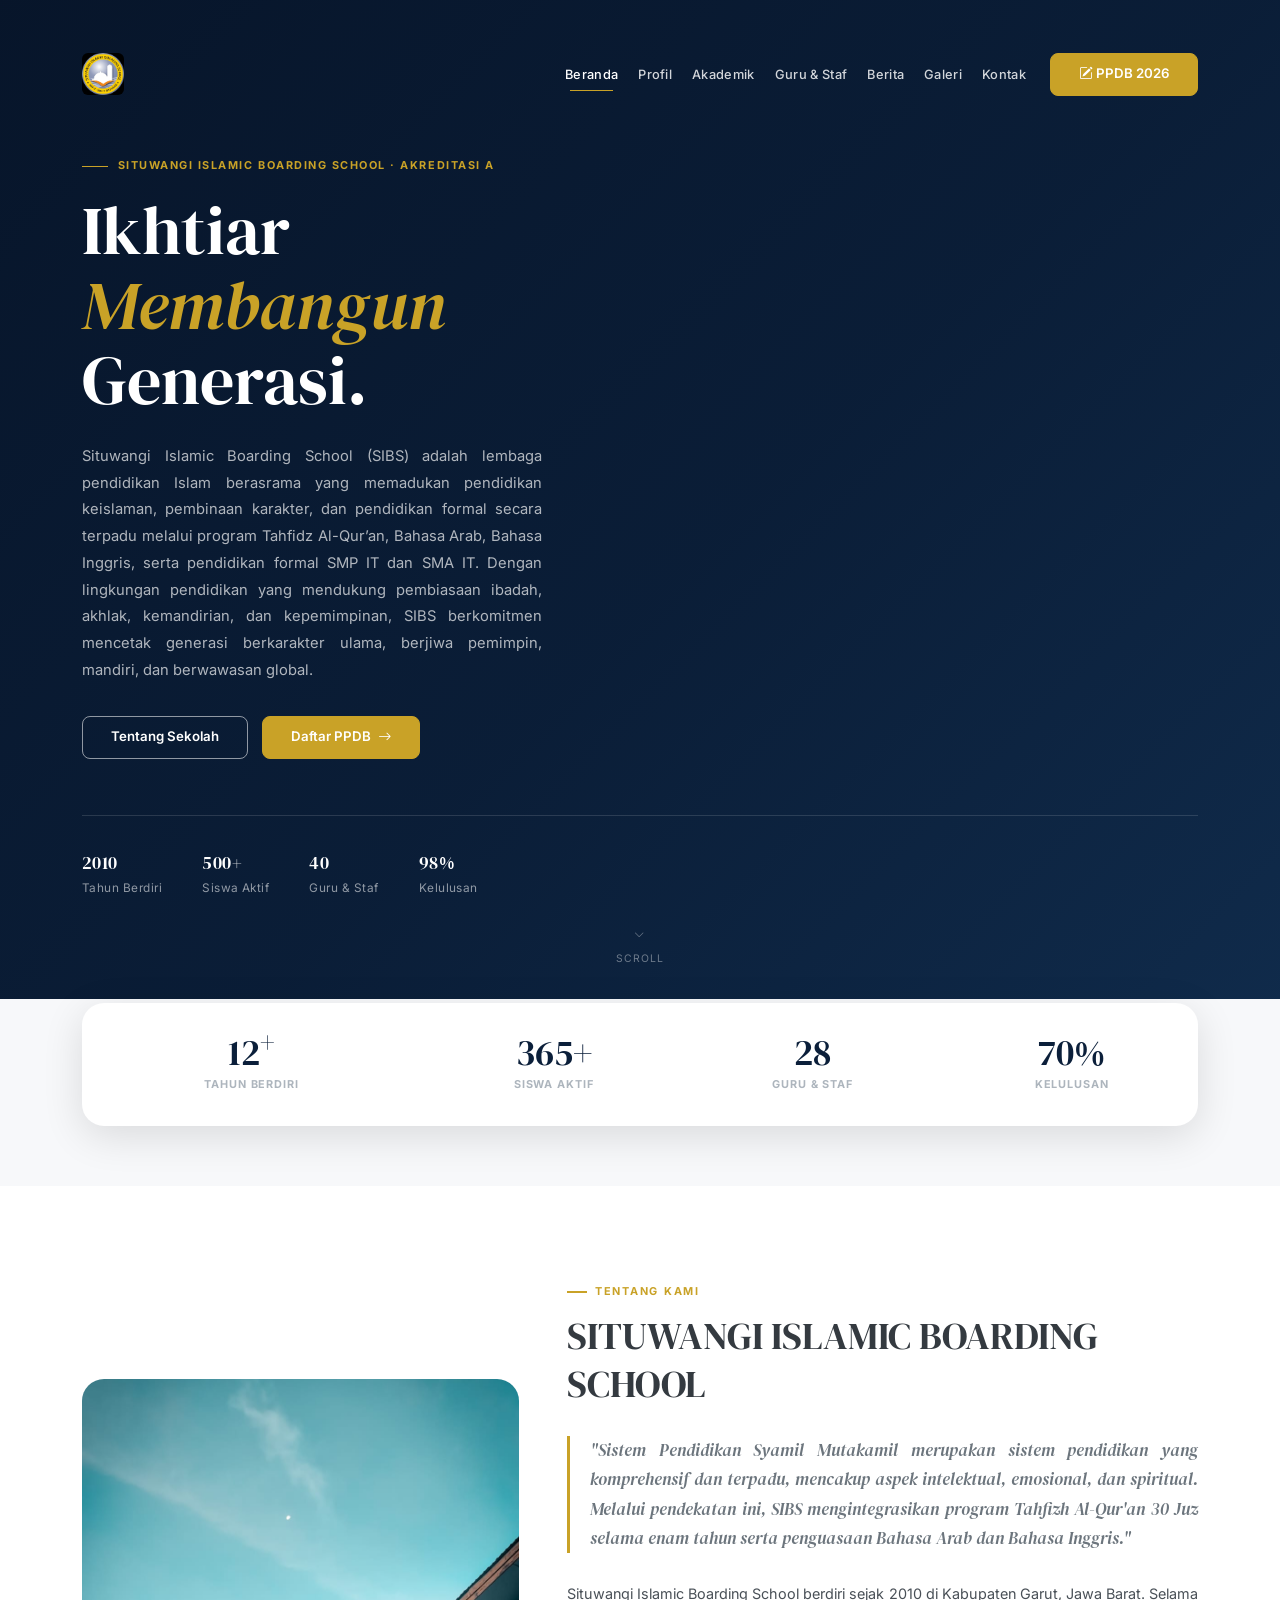
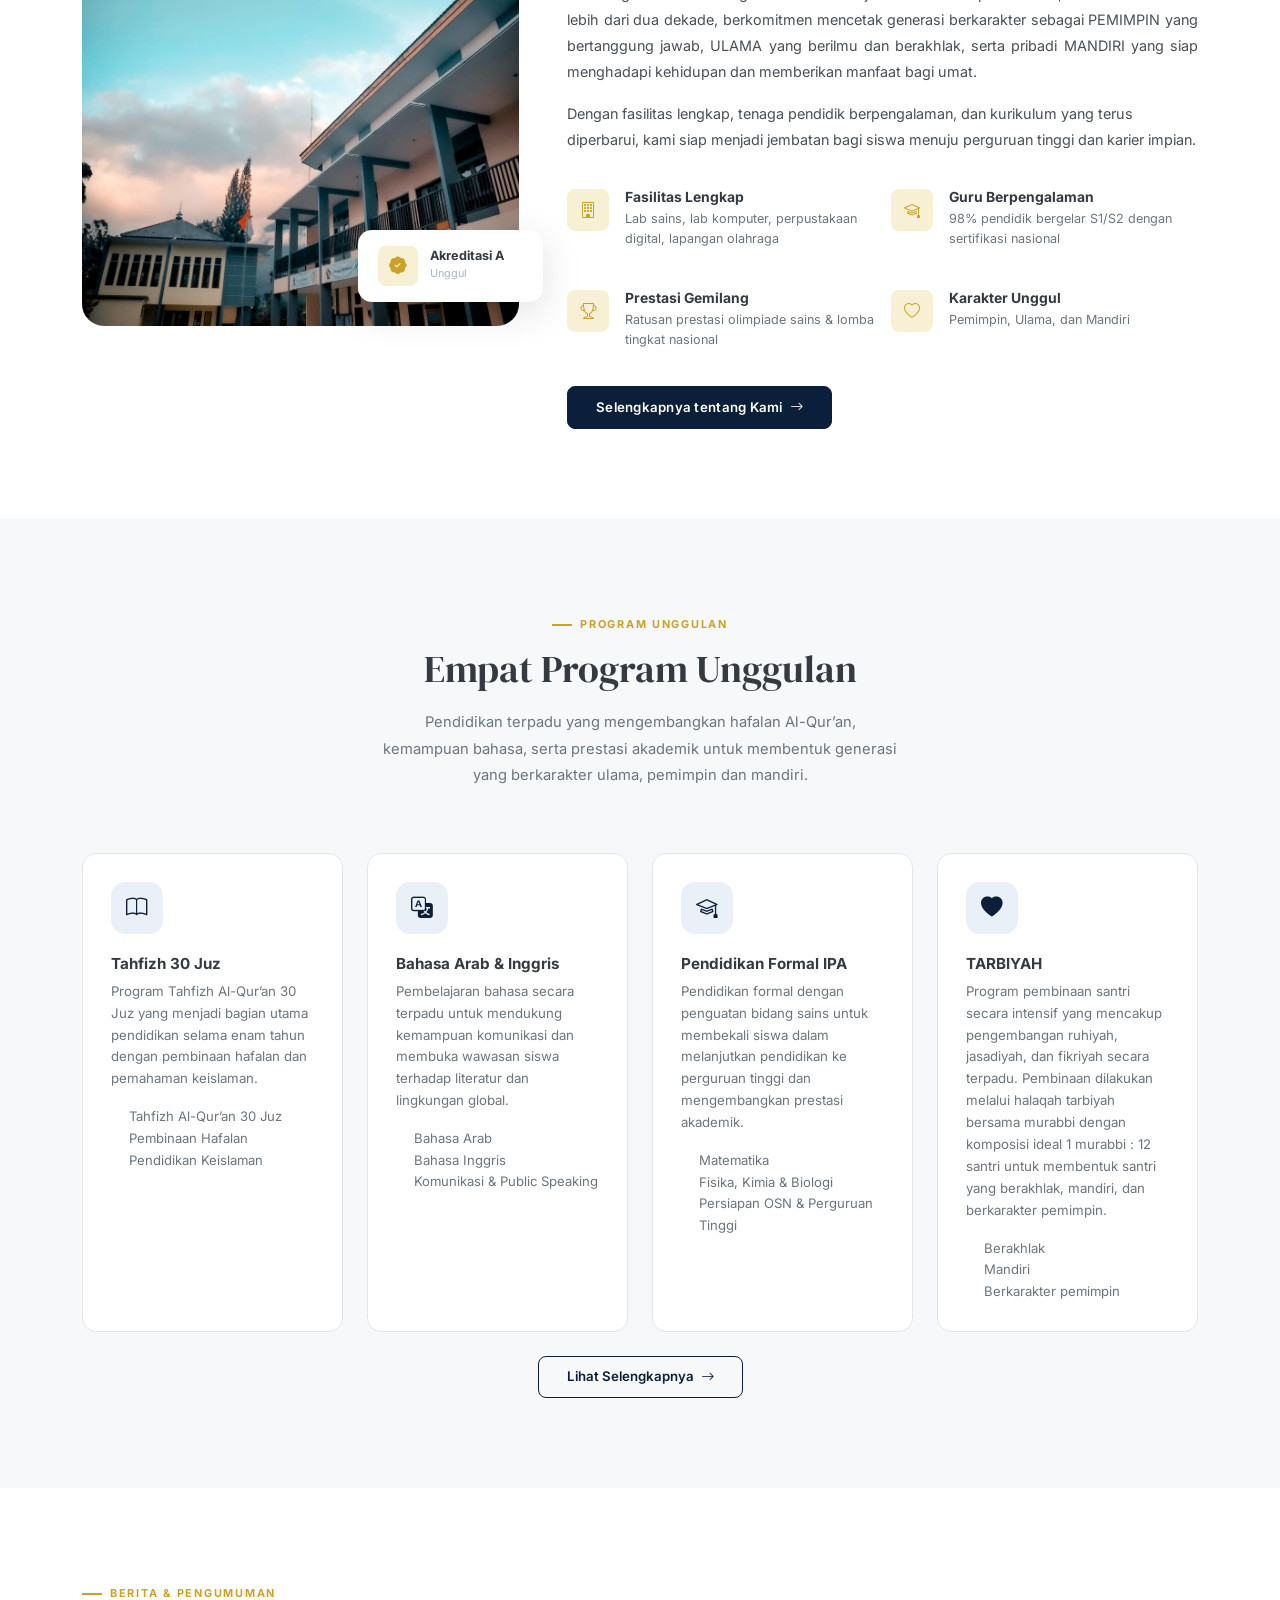
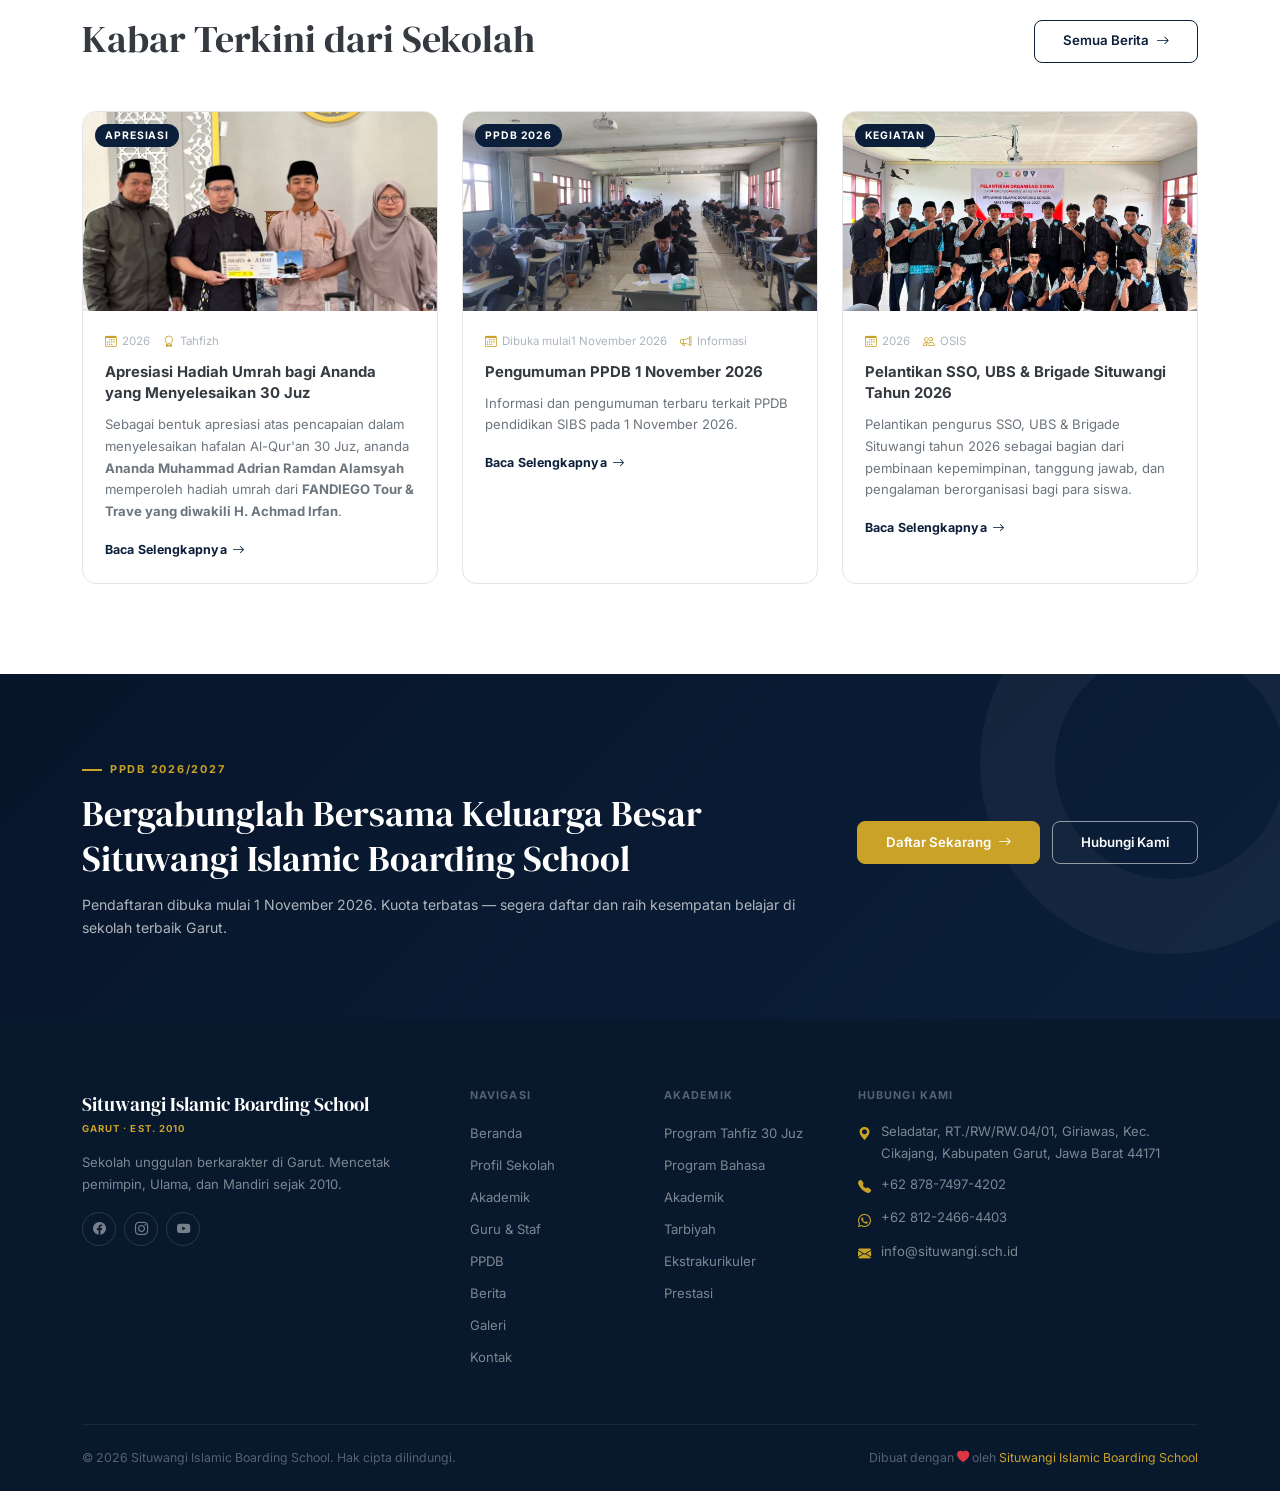
==== commit 826994ff: "Update website content and styling" ====
--- a/index.html
+++ b/index.html
@@ -226,7 +226,7 @@
     <div class="row g-4">
 
       <!-- Tahfizh -->
-      <div class="col-md-4" data-aos="fade-up" data-aos-delay="0">
+      <div class="col-lg-3" data-aos="fade-up" data-aos-delay="0">
         <div class="program-card">
           <div class="program-icon">
             <i class="bi bi-book"></i>
@@ -245,7 +245,7 @@
       </div>
 
       <!-- Bahasa -->
-      <div class="col-md-4" data-aos="fade-up" data-aos-delay="100">
+      <div class="col-lg-3" data-aos="fade-up" data-aos-delay="100">
         <div class="program-card">
           <div class="program-icon">
             <i class="bi bi-translate"></i>
@@ -264,7 +264,7 @@
       </div>
 
       <!-- Pendidikan Formal -->
-      <div class="col-md-4" data-aos="fade-up" data-aos-delay="200">
+      <div class="col-lg-3" data-aos="fade-up" data-aos-delay="200">
         <div class="program-card">
           <div class="program-icon">
             <i class="bi bi-mortarboard"></i>
@@ -283,27 +283,30 @@
         </div>
       </div>
 
-      <!-- TARBIYAH -->
-    <div class="col-md-4" data-aos="fade-up" data-aos-delay="200">
+    <!-- TARBIYAH -->
+    <div class="col-lg-3" data-aos="fade-up" data-aos-delay="300">
       <div class="program-card">
         <div class="program-icon">
-            <i class="bi bi-heart-fill"></i>
-        </div>
-          <h5>TARBIYAH</h5>
-          <p class="mb-3">
-            Program Unggulan — TARBIYAH
-            Tarbiyah merupakan program pembinaan santri secara intensif yang mencakup pengembangan ruhiyah, jasadiyah, dan fikriyah secara terpadu. 
-            Pembinaan dilaksanakan melalui halaqah tarbiyah yang dibimbing langsung oleh murabbi dengan komposisi ideal 1 murabbi : 12 santri, 
-            sehingga proses pembinaan dapat berlangsung lebih dekat, 
-            terarah, dan berkelanjutan dalam membentuk santri yang berakhlak, mandiri, dan berkarakter pemimpin.
-          </p>
-          <ul style="font-size:.82rem;color:var(--gray-500);padding-left:1.1rem">
-            <li>Berakhlak</li>
-            <li>Mandiri</li>
-            <li>Berkarakter pemimpin</li>
-          </ul>
-        </div>
-      </div>
+          <i class="bi bi-heart-fill"></i>
+        </div>
+
+        <h5>TARBIYAH</h5>
+
+        <p class="mb-3">
+          Program pembinaan santri secara intensif yang mencakup pengembangan
+          ruhiyah, jasadiyah, dan fikriyah secara terpadu. Pembinaan dilakukan
+          melalui halaqah tarbiyah bersama murabbi dengan komposisi ideal
+          1 murabbi : 12 santri untuk membentuk santri yang berakhlak,
+          mandiri, dan berkarakter pemimpin.
+        </p>
+
+        <ul style="font-size:.82rem;color:var(--gray-500);padding-left:1.1rem">
+          <li>Berakhlak</li>
+          <li>Mandiri</li>
+          <li>Berkarakter pemimpin</li>
+        </ul>
+      </div>
+    </div>
       
 
     </div>
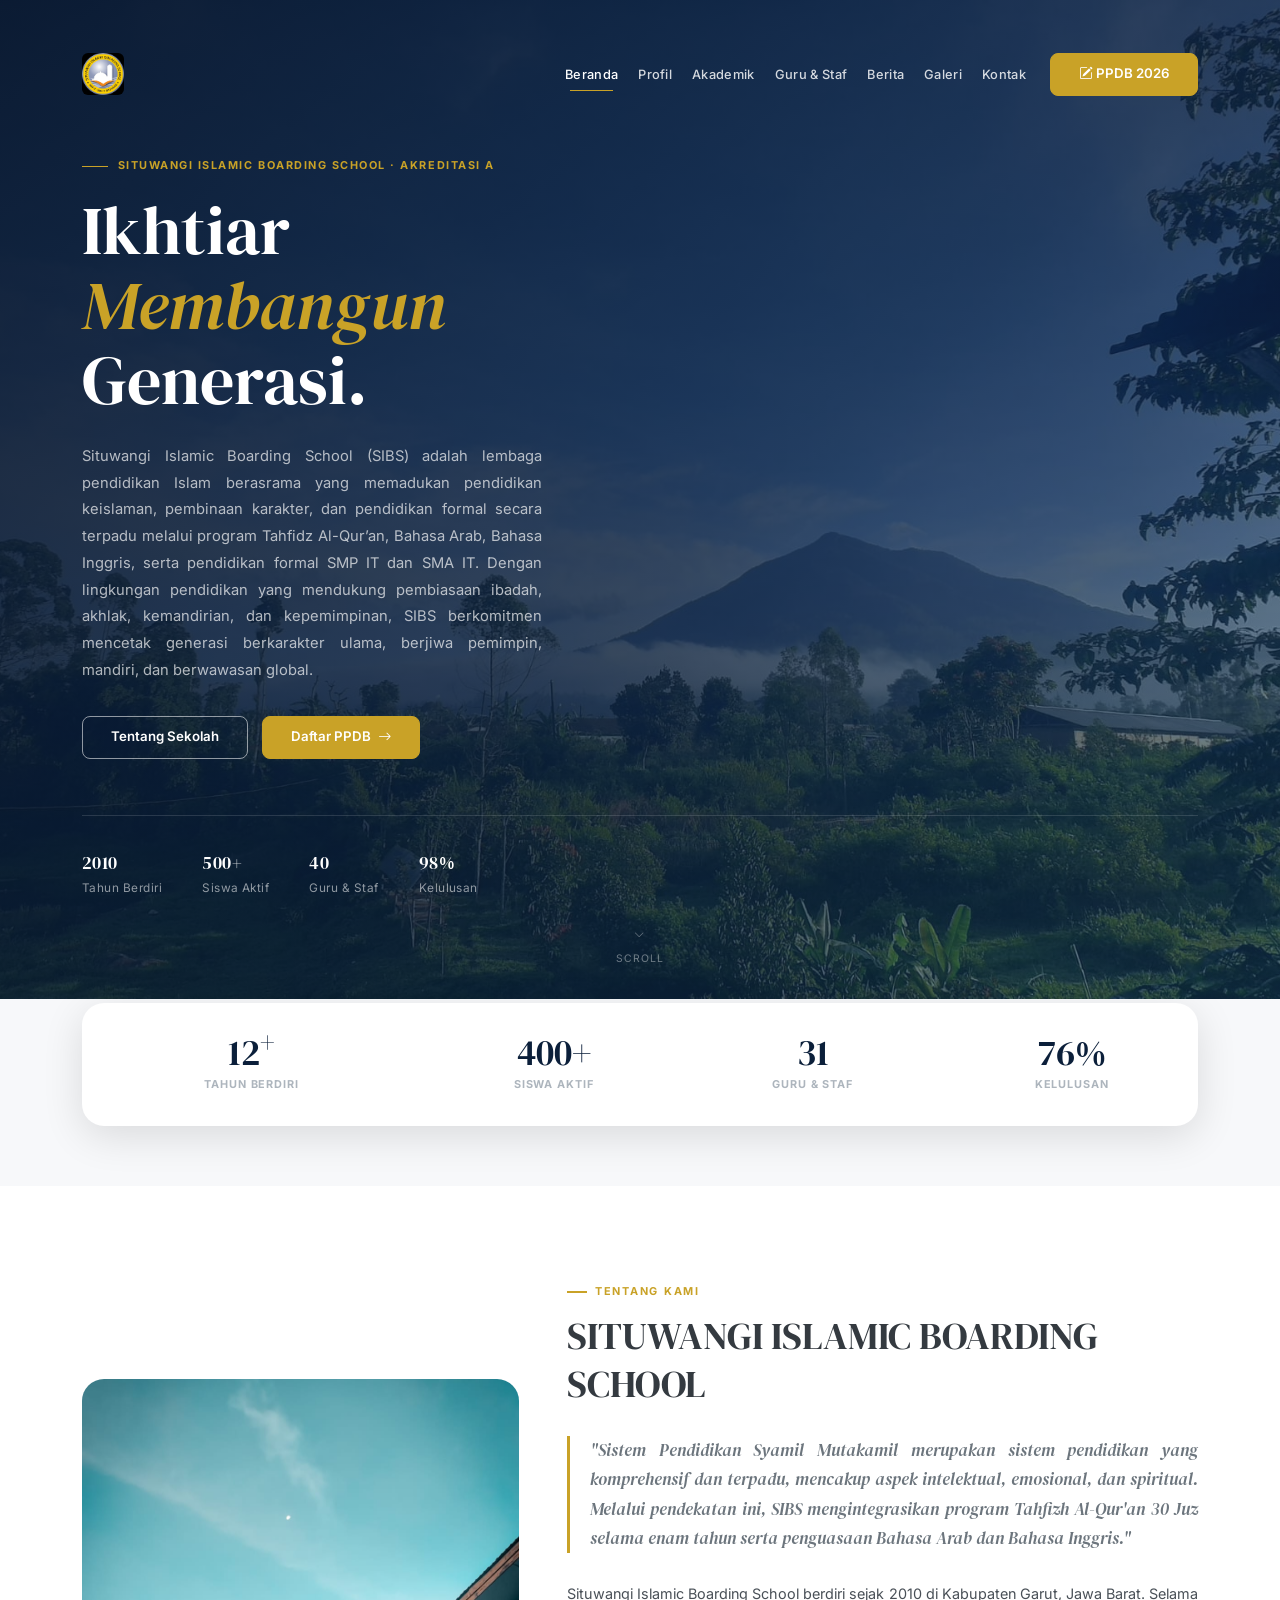
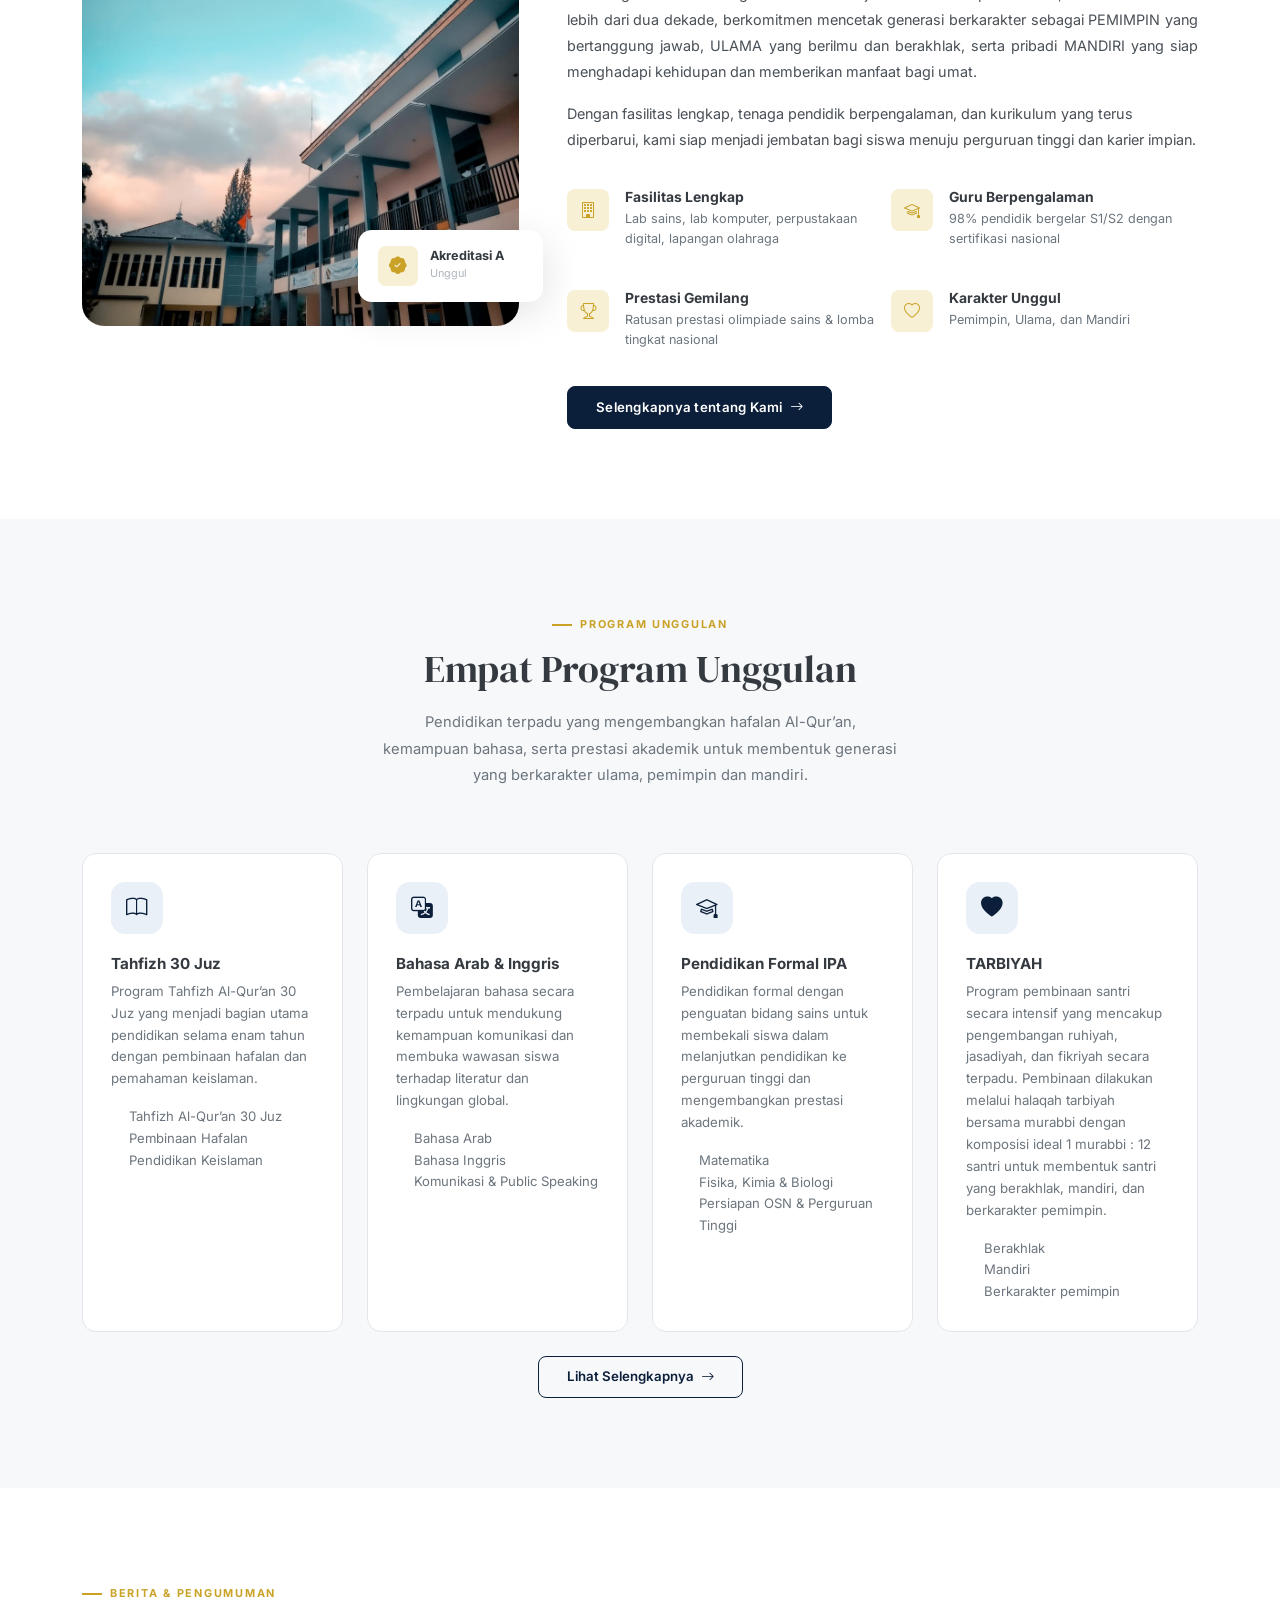
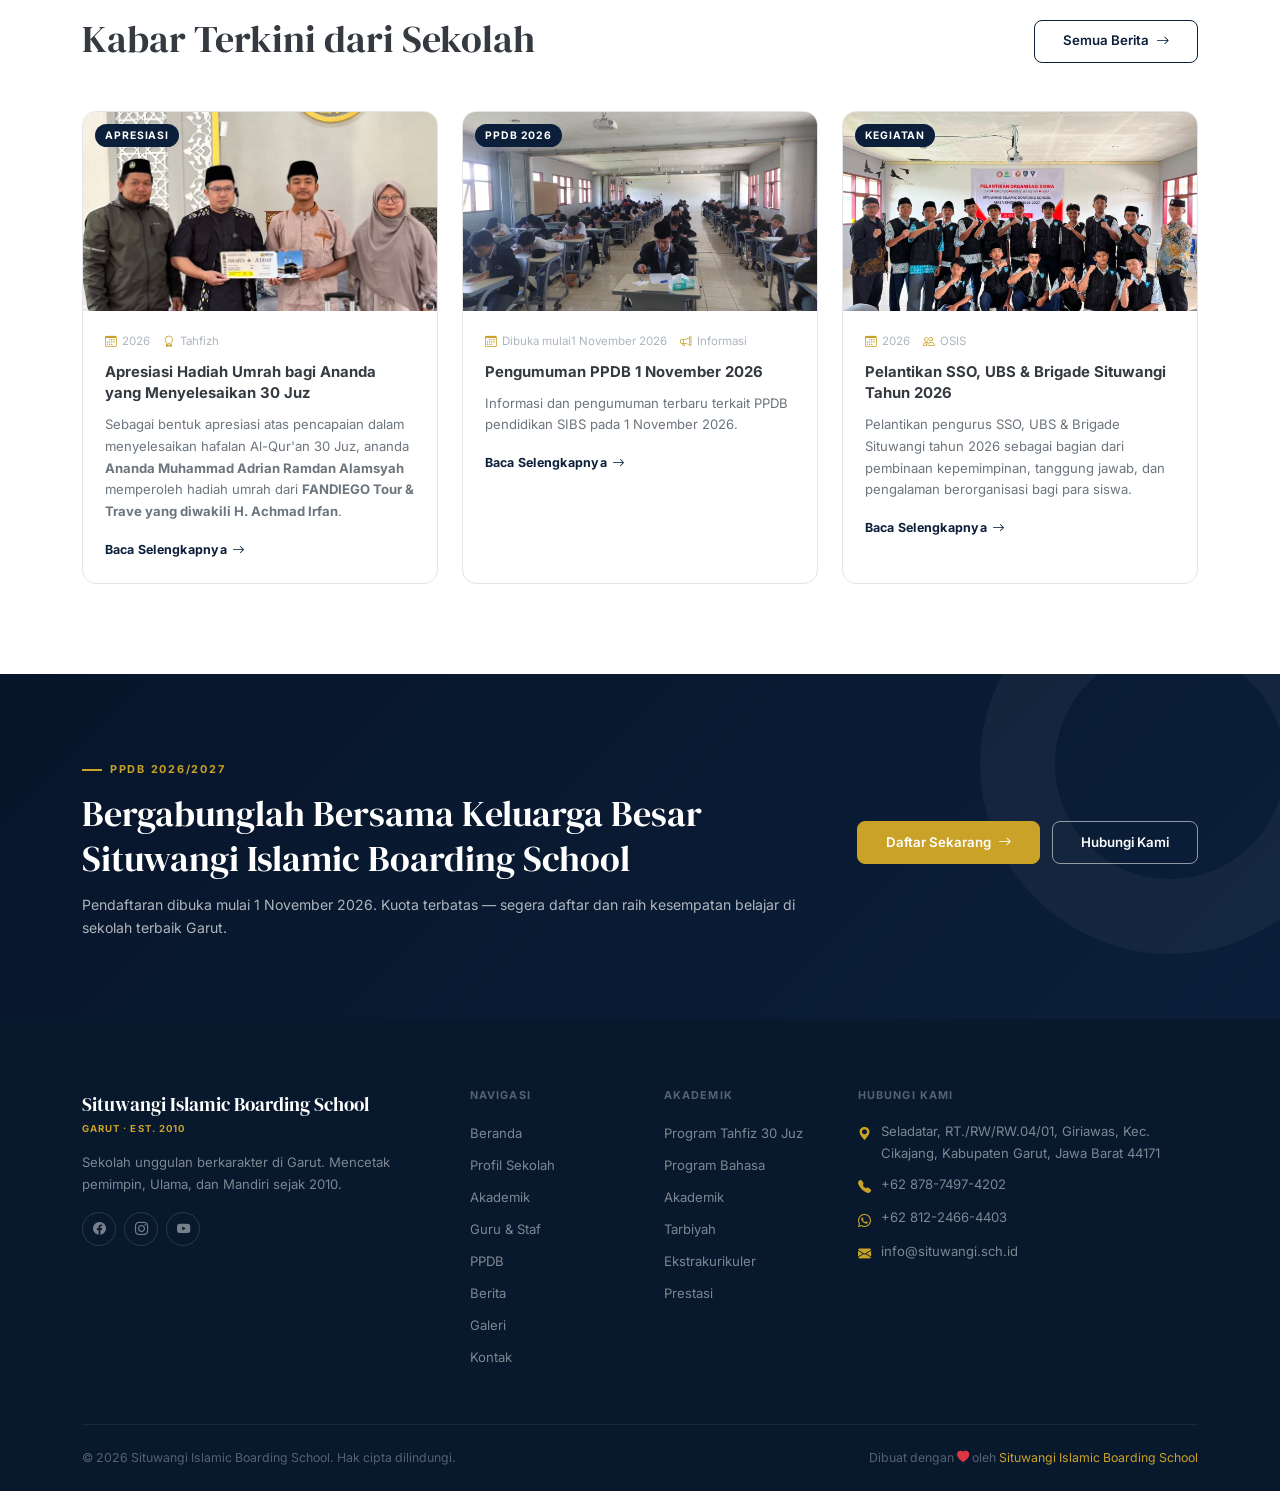
==== commit 2e63aa09: "Update website content and styling" ====
--- a/index.html
+++ b/index.html
@@ -70,10 +70,13 @@
   <section class="hero">
 
     <!-- VIDEO BACKGROUND -->
-    <video class="hero-video" autoplay muted loop playsinline>
+    <!-- <video class="hero-video" autoplay muted loop playsinline>
         <source src="assets/videos/1.mp4" type="video/mp4">
-    </video>
-
+    </video> -->
+    <img
+    src="assets/images/2.jpeg"
+    alt="Situwangi Islamic Boarding School"
+    class="hero-image">
     <!-- NAVY OVERLAY -->
     <div class="hero-overlay"></div>
 
--- a/assets/css/style.css
+++ b/assets/css/style.css
@@ -297,6 +297,7 @@
   opacity: .50;
 }
 
+
 /* NAVY OVERLAY */
 .hero-overlay {
   position: absolute;
@@ -311,7 +312,15 @@
     rgba(22,58,99,.55) 100%
   );
 }
-
+.hero-image {
+    position: absolute;
+    inset: 0;
+    width: 100%;
+    height: 100%;
+    object-fit: cover;
+    object-position: center;
+    z-index: 0;
+}
 
 /* Isi hero tetap di atas video */
 .hero .container {
@@ -1258,11 +1267,6 @@
         rgba(11,31,58,.92) 55%,
         rgba(22,58,99,.88) 100%
       ),
-      url('../images/2.jpeg') center center / cover no-repeat;
-  }
-
-  .hero-overlay {
-    background: transparent;
   }
 
 }
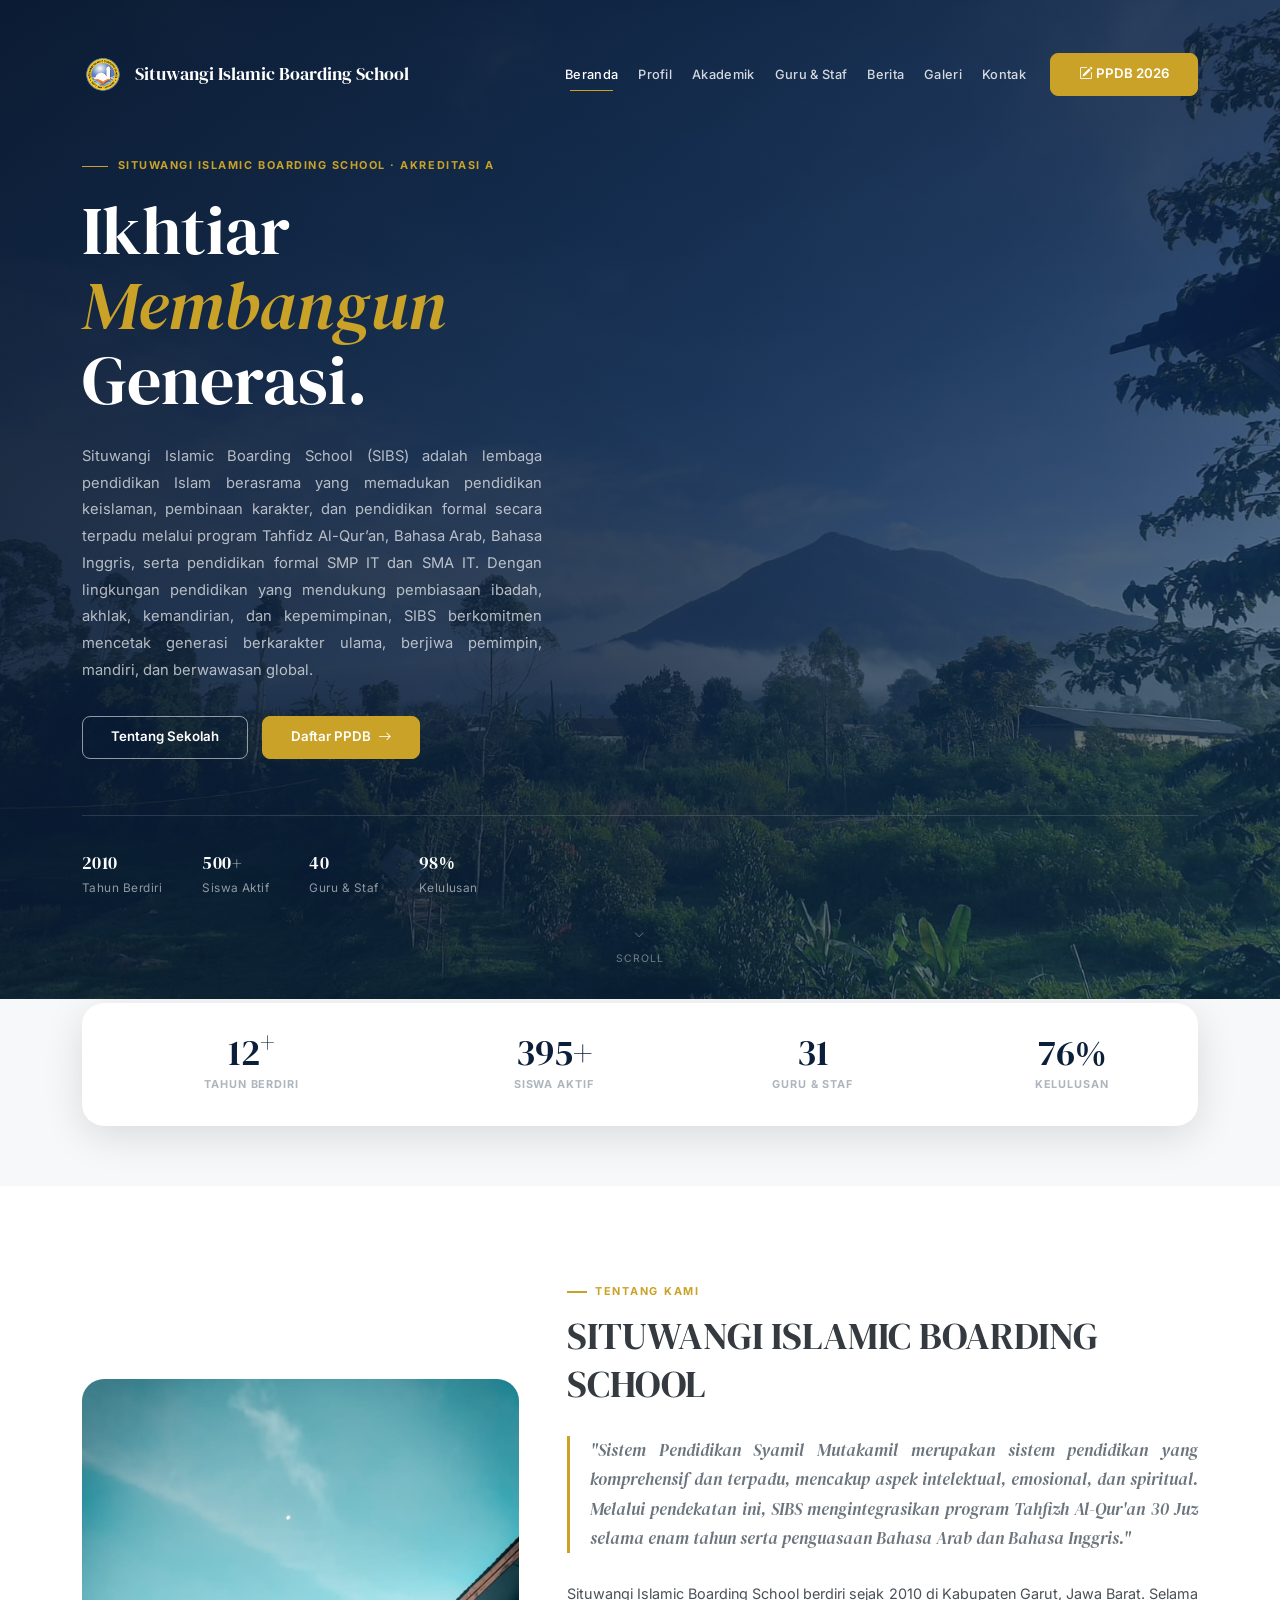
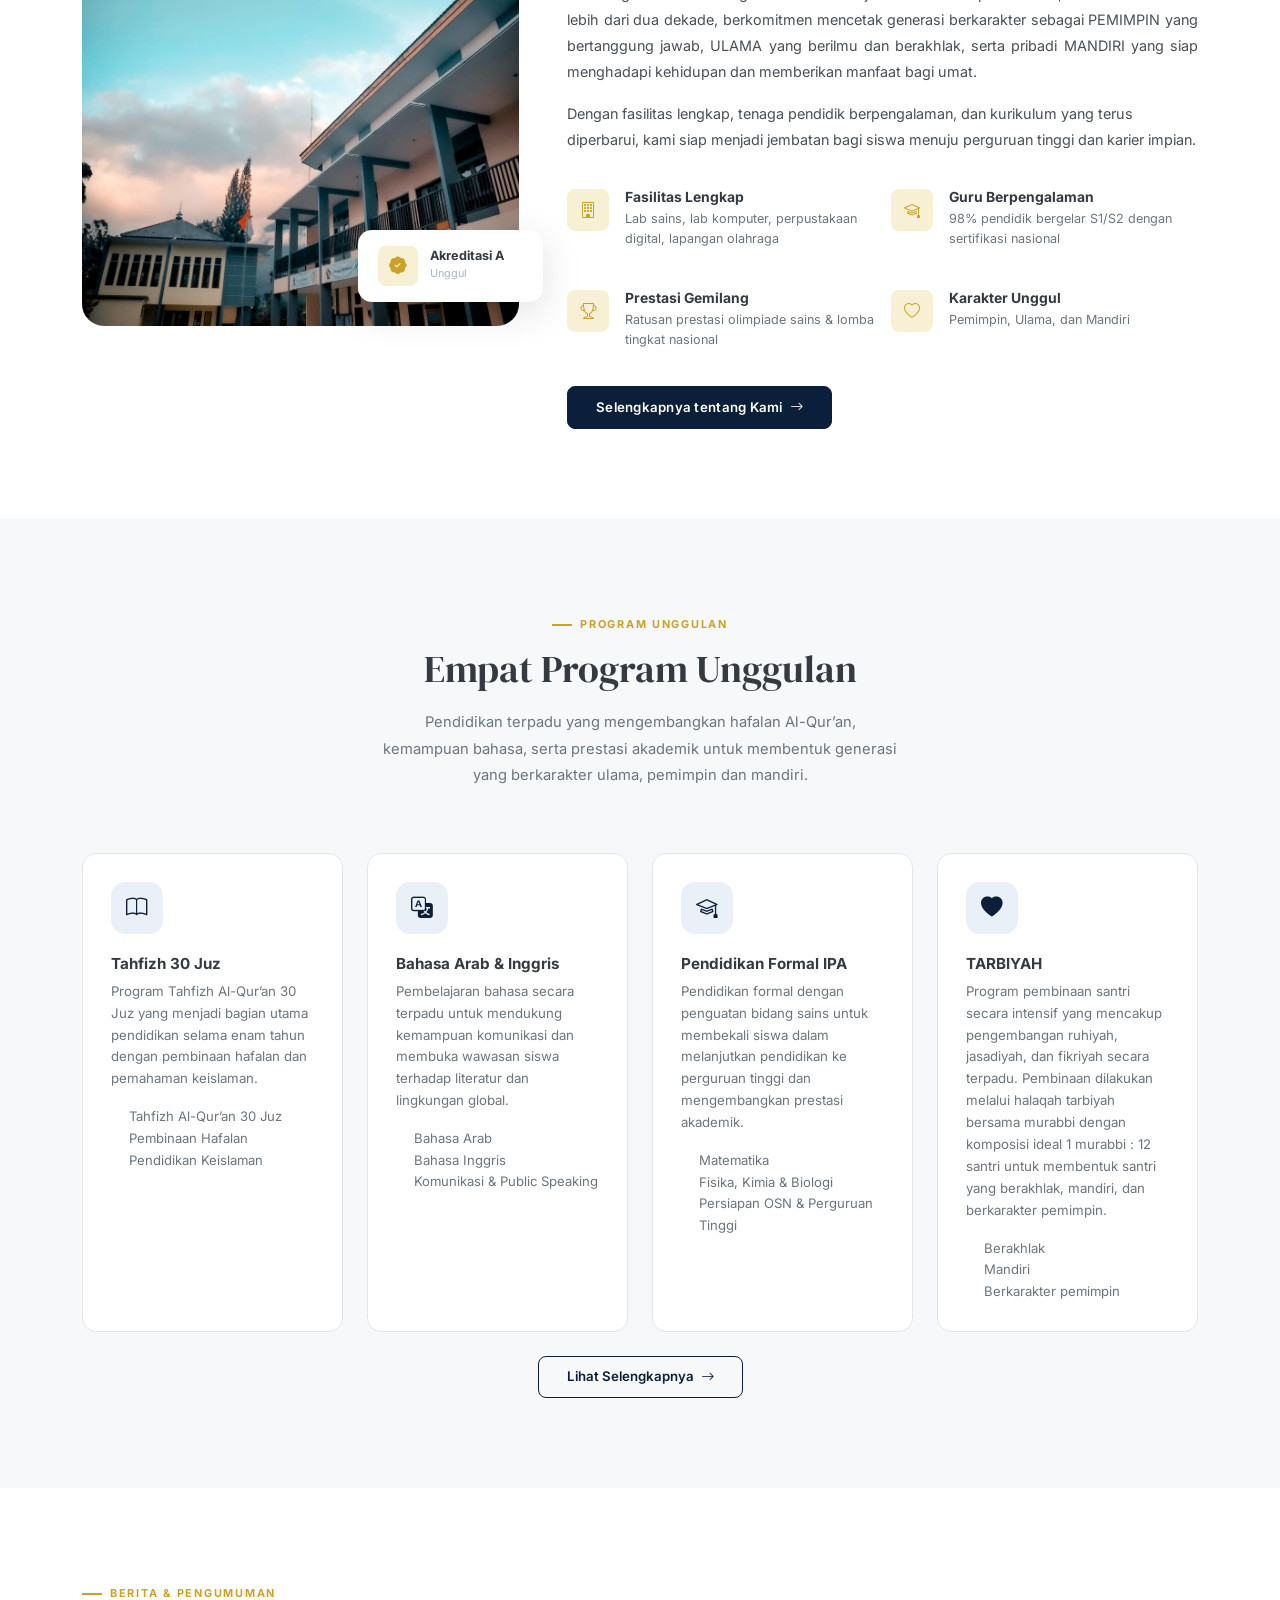
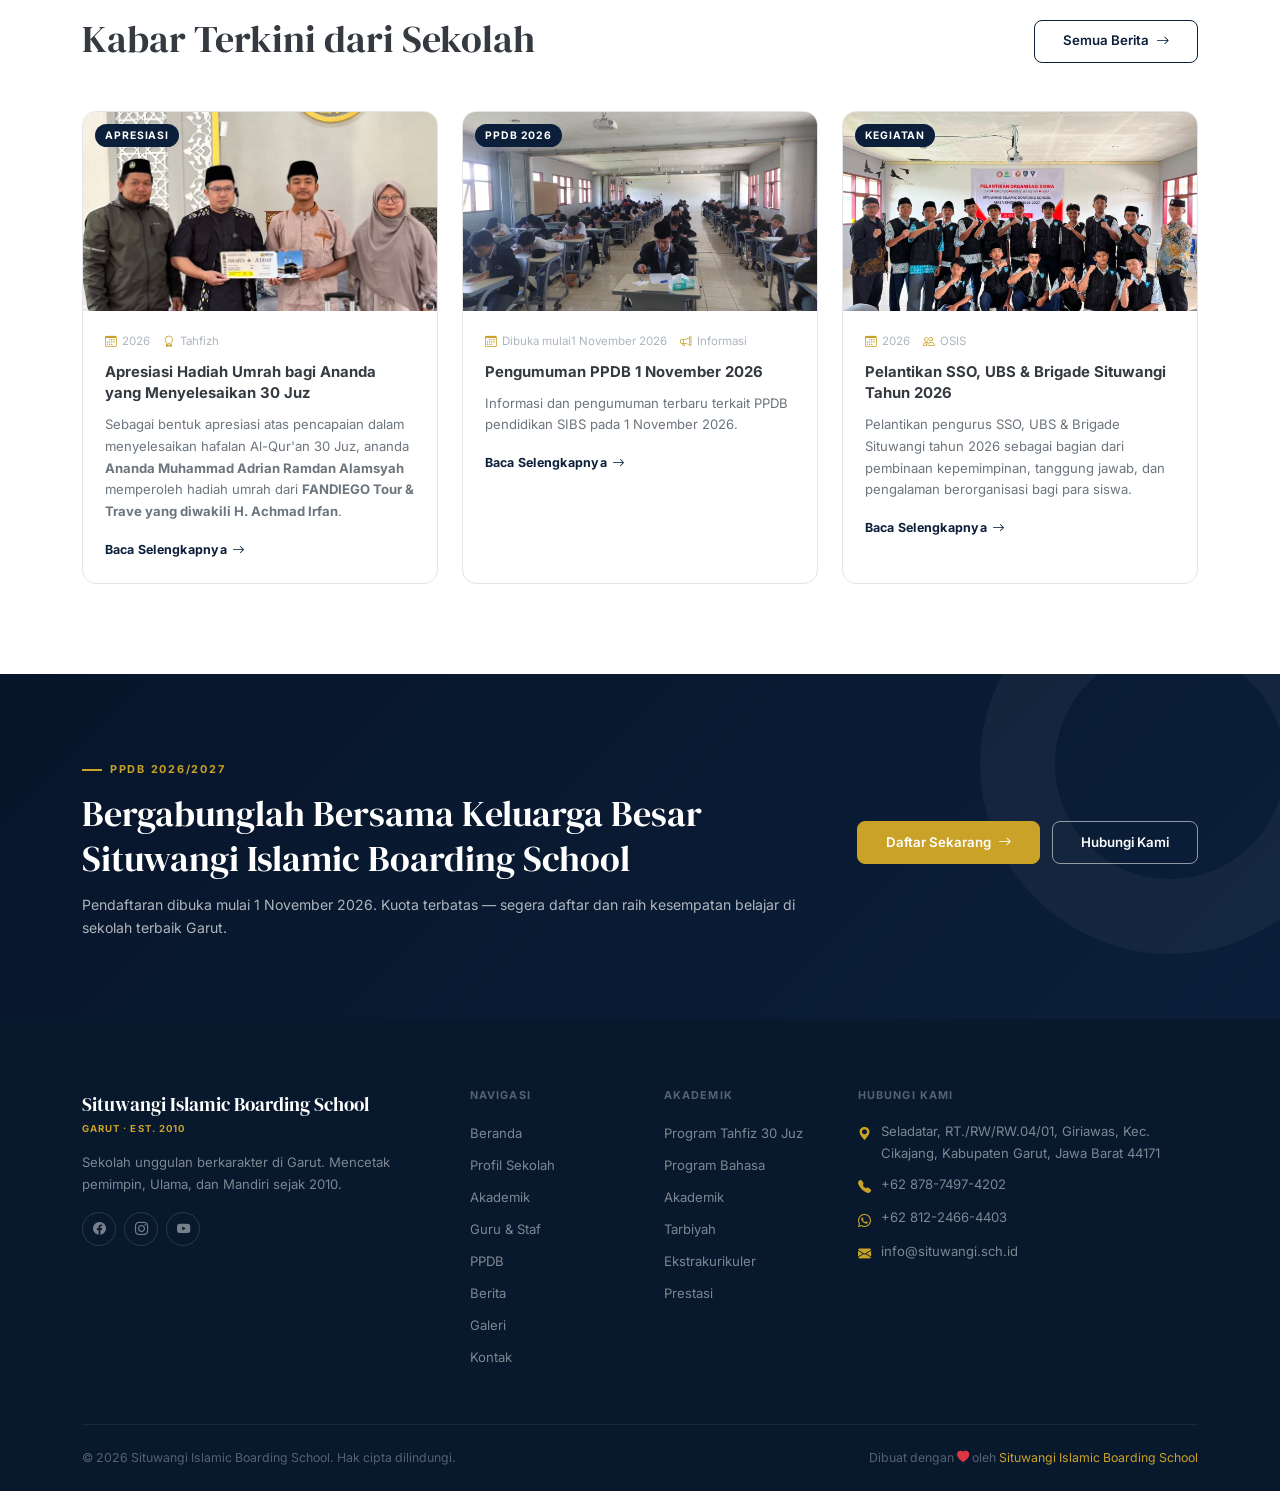
==== commit d87c6199: "Update website content and styling" ====
--- a/index.html
+++ b/index.html
@@ -27,13 +27,13 @@
   <nav id="mainNav" class="navbar navbar-expand-lg fixed-top">
     <div class="container">
       <a class="navbar-brand" href="index.html">
-    <img src="assets/images/logo/SMP-SMA.jpeg"
+    <img src="assets/images/logo/sibs.png"
          alt="SMA IT Situwangi"
          class="navbar-logo">
 
-    <!-- <span class="brand-name">
+    <span class="brand-name">
         Situwangi Islamic Boarding School
-    </span> -->
+    </span>
       </a>
       <button class="navbar-toggler" type="button" data-bs-toggle="collapse" data-bs-target="#navMenu" aria-label="Menu">
         <i class="bi bi-list"></i>
--- a/assets/css/style.css
+++ b/assets/css/style.css
@@ -221,24 +221,51 @@
 .navbar-toggler i { font-size: 1.6rem; color: var(--white); transition: color .3s; }
 #mainNav.scrolled .navbar-toggler i { color: var(--gray-700); }
 @media (max-width: 991.98px) {
+
+    /* Hamburger selalu terlihat sejak halaman dibuka */
     #mainNav .navbar-toggler {
         display: flex;
         align-items: center;
         justify-content: center;
         position: relative;
         z-index: 1051;
-        padding: .35rem;
-        background: rgba(7, 21, 42, .75);
-        border-radius: 8px;
-        opacity: 1;
-        visibility: visible;
+
+        width: 42px;
+        height: 42px;
+        padding: 0;
+
+        background: rgba(7, 21, 42, 0.92);
+        border: 1px solid rgba(255, 255, 255, 0.25) !important;
+        border-radius: 9px;
+
+        opacity: 1 !important;
+        visibility: visible !important;
     }
 
     #mainNav .navbar-toggler i {
         display: block;
-        color: var(--white) !important;
-        opacity: 1;
-        visibility: visible;
+        font-size: 1.45rem;
+        line-height: 1;
+        color: #ffffff !important;
+
+        opacity: 1 !important;
+        visibility: visible !important;
+    }
+
+    /* Mobile: navbar tidak boleh ikut hide-on-scroll */
+    #mainNav.nav-hidden {
+        transform: translateY(0) !important;
+    }
+}
+@media (max-width: 991.98px) {
+
+    #mainNav.scrolled .navbar-toggler {
+        background: var(--primary);
+        border-color: rgba(255, 255, 255, 0.15) !important;
+    }
+
+    #mainNav.scrolled .navbar-toggler i {
+        color: #ffffff !important;
     }
 }
 
@@ -1125,149 +1152,96 @@
   .gallery-grid { columns: 1; }
 }
 /* ── MOBILE NAVBAR 23/september/2026─────────────────────── */
+/* ===== MOBILE NAVBAR FINAL ===== */
 @media (max-width: 991.98px) {
 
-  #mainNav {
-    padding: .65rem 0;
-    background: rgba(8, 24, 45, .97);
-  }
-
-  #mainNav .container {
-    position: relative;
-  }
-
-  .navbar-brand {
-    max-width: calc(100% - 60px);
-  }
-
-  .brand-name {
-    font-size: 1rem;
-    line-height: 1.2;
-  }
-
-  .brand-sub {
-    font-size: .56rem;
-    margin-top: .15rem;
-  }
-
-  .navbar-toggler {
-    padding: .35rem;
-    border-radius: 6px;
-  }
-
-  .navbar-toggler:focus {
-    outline: none;
-    box-shadow: none !important;
-  }
-
-  .navbar-toggler i {
-    font-size: 1.55rem;
-    color: var(--white);
-  }
-
-  /* Panel menu mobile */
-  .navbar-collapse {
-    margin-top: .7rem;
-    padding: .55rem .75rem .9rem;
-    background: var(--secondary);
-    border-top: 1px solid rgba(255,255,255,.08);
-    border-radius: 0 0 12px 12px;
-  }
-
-  .navbar-nav {
-    width: 100%;
-    gap: 0 !important;
-    align-items: stretch !important;
-  }
-
-  .navbar-nav .nav-item {
-    width: 100%;
-  }
-
-  .navbar-nav .nav-link {
-    display: flex;
-    align-items: center;
-    justify-content: space-between;
-    width: 100%;
-    padding: .7rem .5rem;
-    color: rgba(255,255,255,.82);
-    font-size: .82rem;
-    border-bottom: 1px solid rgba(255,255,255,.07);
-  }
-
-  .navbar-nav .nav-item:last-child .nav-link {
-    border-bottom: none;
-  }
-
-  .navbar-nav .nav-link::after {
-    display: none;
-  }
-
-  .navbar-nav .nav-link:hover,
-  .navbar-nav .nav-link.active {
-    color: var(--white);
-  }
-
-  .navbar-nav .nav-link.active {
-    color: var(--accent);
-  }
-
-  /* Dropdown mobile */
-  .navbar-nav .dropdown-menu {
-    position: static;
-    width: 100%;
-    min-width: 0;
-    margin: 0;
-    padding: .25rem 0 .5rem .75rem;
-    background: rgba(255,255,255,.035);
-    border: none;
-    border-radius: 6px;
-    box-shadow: none;
-  }
-
-  .navbar-nav .dropdown-item {
-    color: rgba(255,255,255,.7);
-    padding: .55rem .65rem;
-    font-size: .78rem;
-  }
-
-  .navbar-nav .dropdown-item:hover,
-  .navbar-nav .dropdown-item:active {
-    background: rgba(255,255,255,.06);
-    color: var(--accent);
-  }
-
-  /* Tombol PPDB */
-  #mainNav .btn-accent {
-    display: flex;
-    align-items: center;
-    justify-content: center;
-    width: 100%;
-    margin: .8rem 0 0 !important;
-    padding: .7rem 1rem;
-  }
-
-  /* Hilangkan animasi collapse yang terasa berat */
-  #navMenu.collapsing {
-    transition: height .15s ease;
-  }
+    #mainNav {
+        position: fixed !important;
+        top: 0;
+        left: 0;
+        right: 0;
+        z-index: 9999 !important;
+        background: #ffffff !important;
+    }
+
+    #mainNav .container {
+        position: relative !important;
+    }
+
+    /* HAMBURGER */
+    #mainNav .navbar-toggler {
+        display: flex !important;
+        align-items: center;
+        justify-content: center;
+
+        position: absolute !important;
+        right: 0;
+        top: 50%;
+        transform: translateY(-50%) !important;
+
+        width: 42px;
+        height: 42px;
+        padding: 0 !important;
+
+        background: transparent !important;
+        border: none !important;
+        box-shadow: none !important;
+
+        opacity: 1 !important;
+        visibility: visible !important;
+
+        z-index: 10000 !important;
+    }
+
+    #mainNav .navbar-toggler i {
+        display: block !important;
+
+        font-size: 1.6rem !important;
+        line-height: 1 !important;
+
+        color: #1b2f4a !important;
+
+        opacity: 1 !important;
+        visibility: visible !important;
+    }
+
+    /* PANEL MENU */
+    #mainNav .navbar-collapse {
+        position: absolute !important;
+        top: 100% !important;
+        left: 0 !important;
+        right: 0 !important;
+
+        z-index: 9998 !important;
+
+        margin-top: 0 !important;
+        padding: .55rem .75rem .9rem !important;
+
+        background: #08182d !important;
+
+        border-top: 1px solid rgba(255,255,255,.14) !important;
+        border-radius: 0 0 12px 12px;
+    }
+
+    #mainNav .navbar-nav {
+        width: 100%;
+    }
+
+    #mainNav .navbar-nav .nav-link {
+        border-bottom: 1px solid rgba(255,255,255,.14);
+    }
+
+    #mainNav .navbar-nav .nav-item:last-child .nav-link {
+        border-bottom: none;
+    }
 }
 /* ── MOBILE HERO PERFORMANCE ───────────── */
-@media (max-width: 767.98px) {
+/* @media (max-width: 767.98px) {
 
   .hero-video {
     display: none;
   }
 
-  .hero {
-    background:
-      linear-gradient(
-        135deg,
-        rgba(7,21,42,.96) 0%,
-        rgba(11,31,58,.92) 55%,
-        rgba(22,58,99,.88) 100%
-      ),
-  }
 
 }
 @media (max-width: 991.98px) {
@@ -1292,4 +1266,4 @@
         white-space: nowrap;
     }
 
-}+} */
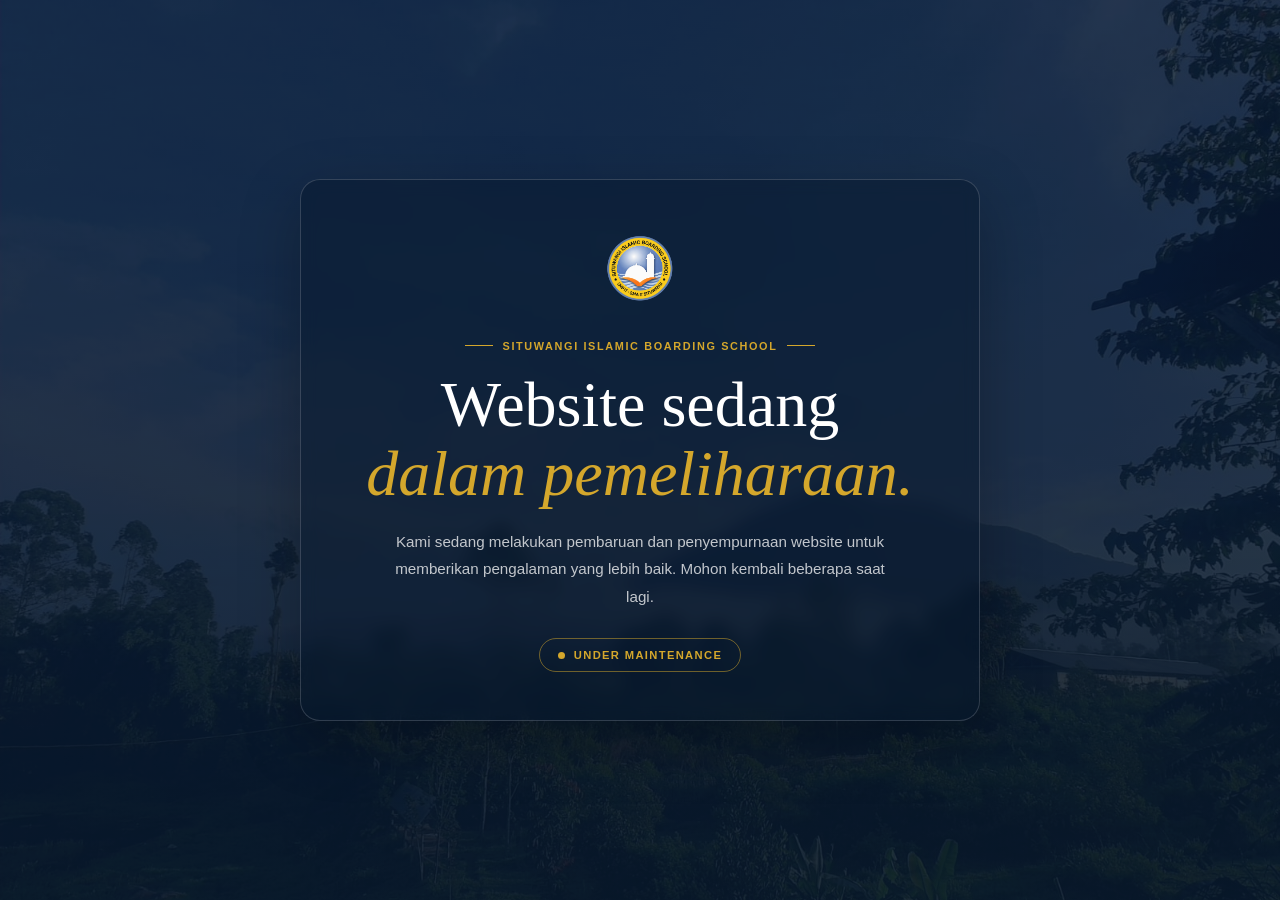
==== commit d50c5674: "Add maintenance page" ====
--- a/index.html
+++ b/index.html
@@ -1,569 +1,199 @@
 <!DOCTYPE html>
 <html lang="id">
 <head>
-  <meta charset="UTF-8" />
-  <meta name="viewport" content="width=device-width, initial-scale=1.0" />
-  <meta name="description" content="Situwangi Islamic Boarding School – The Real School for Indonesian Leader" />
-  <title>Beranda – Situwangi Islamic Boarding School</title>
-  <link rel="stylesheet" href="https://cdn.jsdelivr.net/npm/bootstrap@5.3.3/dist/css/bootstrap.min.css" />
-  <link rel="stylesheet" href="https://cdn.jsdelivr.net/npm/bootstrap-icons@1.11.3/font/bootstrap-icons.min.css" />
-  <link rel="stylesheet" href="https://cdn.jsdelivr.net/npm/aos@2.3.4/dist/aos.css" />
-  <link rel="preconnect" href="https://fonts.googleapis.com" />
-  <link rel="preconnect" href="https://fonts.gstatic.com" crossorigin />
-  <link href="https://fonts.googleapis.com/css2?family=DM+Serif+Display:ital@0;1&family=Inter:wght@300;400;500;600;700&display=swap" rel="stylesheet" />
-  <link rel="stylesheet" href="assets/css/style.css" />
+    <meta charset="UTF-8">
+    <meta name="viewport" content="width=device-width, initial-scale=1.0">
+
+    <title>Situwangi Islamic Boarding School</title>
+
+    <style>
+        * {
+            box-sizing: border-box;
+            margin: 0;
+            padding: 0;
+        }
+
+        html,
+        body {
+            width: 100%;
+            min-height: 100%;
+        }
+
+        body {
+            min-height: 100vh;
+            display: flex;
+            align-items: center;
+            justify-content: center;
+            position: relative;
+            overflow: hidden;
+
+            font-family: Arial, sans-serif;
+            color: #fff;
+
+            /* GANTI FOTO DI SINI NANTI */
+            background:
+                linear-gradient(
+                    rgba(8, 24, 45, .78),
+                    rgba(8, 24, 45, .88)
+                ),
+                url("assets/images/2.jpeg")
+                center center / cover no-repeat;
+        }
+
+        /* efek halus background */
+        body::before {
+            content: "";
+            position: absolute;
+            inset: 0;
+            background: rgba(8, 24, 45, .15);
+            z-index: 0;
+        }
+
+        .maintenance {
+            position: relative;
+            z-index: 1;
+
+            width: min(90%, 680px);
+            padding: 48px 32px;
+
+            text-align: center;
+
+            background: rgba(8, 24, 45, .48);
+            border: 1px solid rgba(255,255,255,.16);
+            border-radius: 20px;
+
+            backdrop-filter: blur(8px);
+            -webkit-backdrop-filter: blur(8px);
+
+            box-shadow: 0 20px 60px rgba(0,0,0,.25);
+        }
+
+        .logo {
+            width: 82px;
+            height: 82px;
+            object-fit: contain;
+            margin-bottom: 26px;
+        }
+
+        .eyebrow {
+            display: flex;
+            align-items: center;
+            justify-content: center;
+            gap: 10px;
+
+            margin-bottom: 18px;
+
+            color: #d4a72c;
+            font-size: .68rem;
+            font-weight: 700;
+            letter-spacing: .15em;
+            text-transform: uppercase;
+        }
+
+        .eyebrow::before,
+        .eyebrow::after {
+            content: "";
+            width: 28px;
+            height: 1px;
+            background: #d4a72c;
+        }
+
+        h1 {
+            font-family: Georgia, serif;
+            font-size: clamp(2.2rem, 7vw, 4rem);
+            font-weight: 400;
+            line-height: 1.08;
+            margin-bottom: 20px;
+        }
+
+        h1 em {
+            color: #d4a72c;
+            font-style: italic;
+        }
+
+        p {
+            max-width: 520px;
+            margin: 0 auto 28px;
+
+            color: rgba(255,255,255,.75);
+            font-size: .95rem;
+            line-height: 1.8;
+        }
+
+        .status {
+            display: inline-flex;
+            align-items: center;
+            gap: 9px;
+
+            padding: 10px 18px;
+
+            border: 1px solid rgba(212,167,44,.5);
+            border-radius: 999px;
+
+            color: #d4a72c;
+            font-size: .7rem;
+            font-weight: 700;
+            letter-spacing: .12em;
+            text-transform: uppercase;
+        }
+
+        .status-dot {
+            width: 7px;
+            height: 7px;
+            border-radius: 50%;
+            background: #d4a72c;
+        }
+
+        @media (max-width: 575px) {
+            .maintenance {
+                padding: 38px 22px;
+                border-radius: 16px;
+            }
+
+            .logo {
+                width: 70px;
+                height: 70px;
+            }
+
+            p {
+                font-size: .88rem;
+            }
+        }
+    </style>
 </head>
+
 <body>
 
-  <!-- ── TOP RIBBON ────────────────────── -->
-  <!-- <div class="top-ribbon d-none d-md-block">
-    <div class="container d-flex justify-content-between align-items-center">
-      <span><i class="bi bi-telephone-fill me-1"></i>(0274) 345-6789 <span class="ribbon-sep">|</span> <i class="bi bi-envelope-fill me-1"></i>info@situwangi.sch.id</span>
-      <span>PPDB 2025/2026 dibuka 1 November 2026 · <a href="ppdb.html">Daftar Sekarang</a></span>
-    </div>
-  </div> -->
+    <main class="maintenance">
 
-  <!-- ── NAVBAR ────────────────────────── -->
-  <nav id="mainNav" class="navbar navbar-expand-lg fixed-top">
-    <div class="container">
-      <a class="navbar-brand" href="index.html">
-    <img src="assets/images/logo/sibs.png"
-         alt="SMA IT Situwangi"
-         class="navbar-logo">
+        <!-- LOGO -->
+        <img
+            src="assets/images/logo/sibs.png"
+            alt="Situwangi Islamic Boarding School"
+            class="logo"
+        >
 
-    <span class="brand-name">
-        Situwangi Islamic Boarding School
-    </span>
-      </a>
-      <button class="navbar-toggler" type="button" data-bs-toggle="collapse" data-bs-target="#navMenu" aria-label="Menu">
-        <i class="bi bi-list"></i>
-      </button>
-      <div class="collapse navbar-collapse" id="navMenu">
-        <ul class="navbar-nav ms-auto align-items-lg-center gap-lg-1">
-          <li class="nav-item"><a class="nav-link active" href="index.html">Beranda</a></li>
-          <li class="nav-item"><a class="nav-link" href="#">Profil</a></li>
-          <li class="nav-item dropdown">
-            <a class="nav-link dropdown-toggle" href="#" data-bs-toggle="dropdown">Akademik</a>
-            <ul class="dropdown-menu">
-              <li><a class="dropdown-item" href="#"><i class="bi bi-book me-2 text-primary"></i>Program Studi</a></li>
-              <li><a class="dropdown-item" href="#"><i class="bi bi-stars me-2 text-primary"></i>Ekstrakurikuler</a></li>
-              <li><a class="dropdown-item" href="#"><i class="bi bi-trophy me-2 text-primary"></i>Prestasi</a></li>
-            </ul>
-          </li>
-          <li class="nav-item"><a class="nav-link" href="#">Guru & Staf</a></li>
-          <li class="nav-item"><a class="nav-link" href="#">Berita</a></li>
-          <li class="nav-item"><a class="nav-link" href="#">Galeri</a></li>
-          <li class="nav-item"><a class="nav-link" href="#">Kontak</a></li>
-        </ul>
-        <a href="#" class="btn btn-accent btn-sm ms-lg-3 mt-3 mt-lg-0">
-          <i class="bi bi-pencil-square me-1"></i>PPDB 2026
-        </a>
-      </div>
-    </div>
-  </nav>
-
-  <!-- ── HERO ──────────────────────────── -->
-  <!-- <section class="hero">
-    <img src="https://images.unsplash.com/photo-1523050854058-8df90110c9f1?w=1600&q=80" alt="Situwangi Islamic Boarding School" class="hero-bg" />
-    <div class="hero-overlay"></div>
-    <div class="container"> -->
-  <section class="hero">
-
-    <!-- VIDEO BACKGROUND -->
-    <!-- <video class="hero-video" autoplay muted loop playsinline>
-        <source src="assets/videos/1.mp4" type="video/mp4">
-    </video> -->
-    <img
-    src="assets/images/2.jpeg"
-    alt="Situwangi Islamic Boarding School"
-    class="hero-image">
-    <!-- NAVY OVERLAY -->
-    <div class="hero-overlay"></div>
-
-    <div class="container">
-      <div class="hero-content">
-        <div class="row">
-          <div class="col-lg-7">
-            <div class="hero-eyebrow"><span></span> Situwangi Islamic Boarding School · Akreditasi A</div>
-            <h1 class="hero-title">
-              Ikhtiar<br>
-              <em>Membangun</em><br>
-              Generasi.
-            </h1>
-            <p class="hero-desc">Situwangi Islamic Boarding School (SIBS) adalah lembaga pendidikan Islam berasrama yang memadukan pendidikan keislaman, pembinaan karakter, dan pendidikan formal secara terpadu melalui program Tahfidz Al-Qur’an, Bahasa Arab, Bahasa Inggris, serta pendidikan formal SMP IT dan SMA IT. Dengan lingkungan pendidikan yang mendukung pembiasaan ibadah, akhlak, kemandirian, dan kepemimpinan, SIBS berkomitmen mencetak generasi berkarakter ulama, berjiwa pemimpin, mandiri, dan berwawasan global.</p>
-              <div class="hero-actions">
-              <a href="#" class="btn btn-outline-light">Tentang Sekolah</a>
-              <a href="#" class="btn btn-accent">Daftar PPDB <i class="bi bi-arrow-right ms-1"></i></a>
-            </div>
-          </div>
-        </div>
-        <div class="hero-info-strip">
-          <div class="hero-info-item"><strong>2010</strong>Tahun Berdiri</div>
-          <div class="hero-info-item"><strong>500+</strong>Siswa Aktif</div>
-          <div class="hero-info-item"><strong>40</strong>Guru & Staf</div>
-          <div class="hero-info-item"><strong>98%</strong>Kelulusan</div>
-        </div>
-      </div>
-    </div>
-    <div class="hero-scroll"><i class="bi bi-chevron-down"></i> Scroll</div>
-  </section>
-
-  <!-- ── STATS BAR ─────────────────────── -->
-  <section class="section-padding-sm bg-off-white">
-    <div class="container">
-      <div class="stats-bar">
-        <div class="row align-items-center g-0">
-          <div class="col-6 col-md-3">
-            <div class="stat-item" data-aos="fade-up">
-              <div class="stat-number"><span data-count="16">0</span><sup>+</sup></div>
-              <div class="stat-label">Tahun Berdiri</div>
-            </div>
-          </div>
-          <div class="col-1 d-none d-md-flex"><div class="stat-divider mx-auto"></div></div>
-          <div class="col-6 col-md-2">
-            <div class="stat-item" data-aos="fade-up" data-aos-delay="80">
-              <div class="stat-number"><span data-count="500">0</span>+</div>
-              <div class="stat-label">Siswa Aktif</div>
-            </div>
-          </div>
-          <div class="col-1 d-none d-md-flex"><div class="stat-divider mx-auto"></div></div>
-          <div class="col-6 col-md-2">
-            <div class="stat-item" data-aos="fade-up" data-aos-delay="40">
-              <div class="stat-number"><span data-count="40">0</span></div>
-              <div class="stat-label">Guru & Staf</div>
-            </div>
-          </div>
-          <div class="col-1 d-none d-md-flex"><div class="stat-divider mx-auto"></div></div>
-          <div class="col-6 col-md-2">
-            <div class="stat-item" data-aos="fade-up" data-aos-delay="240">
-              <div class="stat-number"><span data-count="98">0</span>%</div>
-              <div class="stat-label">Kelulusan</div>
-            </div>
-          </div>
-        </div>
-      </div>
-    </div>
-  </section>
-
-  <!-- ── TENTANG SINGKAT ────────────────── -->
-  <section class="section-padding">
-    <div class="container">
-      <div class="row g-5 align-items-center">
-        <div class="col-lg-5" data-aos="fade-right">
-          <div class="about-img-wrap">
-            <img src="assets/images/5.jpeg" alt="Suasana Belajar" class="about-img-main" />
-            <div class="about-img-badge">
-              <div class="badge-icon"><i class="bi bi-patch-check-fill"></i></div>
-              <div>
-                <div class="badge-text">Akreditasi A</div>
-                <div class="badge-sub">Unggul</div>
-              </div>
-            </div>
-          </div>
-        </div>
-        <div class="col-lg-7" data-aos="fade-left" data-aos-delay="100">
-          <div class="section-label">Tentang Kami</div>
-          <h2 class="section-title">SITUWANGI ISLAMIC BOARDING SCHOOL</h2>
-          <blockquote class="about-quote">
-            "Sistem Pendidikan Syamil Mutakamil merupakan sistem pendidikan yang komprehensif dan terpadu, mencakup aspek intelektual, emosional, dan spiritual. Melalui pendekatan ini, SIBS mengintegrasikan program Tahfizh Al-Qur'an 30 Juz selama enam tahun serta penguasaan Bahasa Arab dan Bahasa Inggris."
-          </blockquote>
-          <p class="mb-3" style="font-size:.9rem;line-height:1.8;text-align: justify;">Situwangi Islamic Boarding School berdiri sejak 2010 di Kabupaten Garut, Jawa Barat. Selama lebih dari dua dekade, berkomitmen mencetak generasi berkarakter sebagai PEMIMPIN yang bertanggung jawab, ULAMA yang berilmu dan berakhlak, serta pribadi MANDIRI yang siap menghadapi kehidupan dan memberikan manfaat bagi umat.</p>
-          <p class="mb-4" style="font-size:.9rem;line-height:1.8" >Dengan fasilitas lengkap, tenaga pendidik berpengalaman, dan kurikulum yang terus diperbarui, kami siap menjadi jembatan bagi siswa menuju perguruan tinggi dan karier impian.</p>
-          <div class="row g-3 mb-4">
-            <div class="col-sm-6">
-              <div class="feature-item">
-                <div class="feature-icon"><i class="bi bi-building"></i></div>
-                <div class="feature-text">
-                  <h6>Fasilitas Lengkap</h6>
-                  <p>Lab sains, lab komputer, perpustakaan digital, lapangan olahraga</p>
-                </div>
-              </div>
-            </div>
-            <div class="col-sm-6">
-              <div class="feature-item">
-                <div class="feature-icon"><i class="bi bi-mortarboard"></i></div>
-                <div class="feature-text">
-                  <h6>Guru Berpengalaman</h6>
-                  <p>98% pendidik bergelar S1/S2 dengan sertifikasi nasional</p>
-                </div>
-              </div>
-            </div>
-            <div class="col-sm-6">
-              <div class="feature-item">
-                <div class="feature-icon"><i class="bi bi-trophy"></i></div>
-                <div class="feature-text">
-                  <h6>Prestasi Gemilang</h6>
-                  <p>Ratusan prestasi olimpiade sains & lomba tingkat nasional</p>
-                </div>
-              </div>
-            </div>
-            <div class="col-sm-6">
-              <div class="feature-item">
-                <div class="feature-icon"><i class="bi bi-heart"></i></div>
-                <div class="feature-text">
-                  <h6>Karakter Unggul</h6>
-                  <p>Pemimpin, Ulama, dan Mandiri</p>
-                </div>
-              </div>
-            </div>
-          </div>
-          <a href="#" class="btn btn-primary">Selengkapnya tentang Kami <i class="bi bi-arrow-right ms-1"></i></a>
-        </div>
-      </div>
-    </div>
-  </section>
-<!-- ── PROGRAM UNGGULAN ──────────────────── -->
-<section class="section-padding bg-off-white">
-  <div class="container">
-    <div class="row justify-content-center mb-5">
-      <div class="col-lg-7 text-center" data-aos="fade-up">
-        <div class="section-label justify-content-center">Program Unggulan</div>
-        <h2 class="section-title">Empat Program Unggulan</h2>
-        <p class="section-lead mx-auto">
-          Pendidikan terpadu yang mengembangkan hafalan Al-Qur’an, kemampuan bahasa,
-          serta prestasi akademik untuk membentuk generasi yang berkarakter ulama, pemimpin dan mandiri.
-        </p>
-      </div>
-    </div>
-
-    <div class="row g-4">
-
-      <!-- Tahfizh -->
-      <div class="col-lg-3" data-aos="fade-up" data-aos-delay="0">
-        <div class="program-card">
-          <div class="program-icon">
-            <i class="bi bi-book"></i>
-          </div>
-          <h5>Tahfizh 30 Juz</h5>
-          <p class="mb-3">
-            Program Tahfizh Al-Qur’an 30 Juz yang menjadi bagian utama pendidikan
-            selama enam tahun dengan pembinaan hafalan dan pemahaman keislaman.
-          </p>
-          <ul style="font-size:.82rem;color:var(--gray-500);padding-left:1.1rem">
-            <li>Tahfizh Al-Qur’an 30 Juz</li>
-            <li>Pembinaan Hafalan</li>
-            <li>Pendidikan Keislaman</li>
-          </ul>
-        </div>
-      </div>
-
-      <!-- Bahasa -->
-      <div class="col-lg-3" data-aos="fade-up" data-aos-delay="100">
-        <div class="program-card">
-          <div class="program-icon">
-            <i class="bi bi-translate"></i>
-          </div>
-          <h5>Bahasa Arab & Inggris</h5>
-          <p class="mb-3">
-            Pembelajaran bahasa secara terpadu untuk mendukung kemampuan komunikasi
-            dan membuka wawasan siswa terhadap literatur dan lingkungan global.
-          </p>
-          <ul style="font-size:.82rem;color:var(--gray-500);padding-left:1.1rem">
-            <li>Bahasa Arab</li>
-            <li>Bahasa Inggris</li>
-            <li>Komunikasi & Public Speaking</li>
-          </ul>
-        </div>
-      </div>
-
-      <!-- Pendidikan Formal -->
-      <div class="col-lg-3" data-aos="fade-up" data-aos-delay="200">
-        <div class="program-card">
-          <div class="program-icon">
-            <i class="bi bi-mortarboard"></i>
-          </div>
-          <h5>Pendidikan Formal IPA</h5>
-          <p class="mb-3">
-            Pendidikan formal dengan penguatan bidang sains untuk membekali siswa
-            dalam melanjutkan pendidikan ke perguruan tinggi dan mengembangkan
-            prestasi akademik.
-          </p>
-          <ul style="font-size:.82rem;color:var(--gray-500);padding-left:1.1rem">
-            <li>Matematika</li>
-            <li>Fisika, Kimia & Biologi</li>
-            <li>Persiapan OSN & Perguruan Tinggi</li>
-          </ul>
-        </div>
-      </div>
-
-    <!-- TARBIYAH -->
-    <div class="col-lg-3" data-aos="fade-up" data-aos-delay="300">
-      <div class="program-card">
-        <div class="program-icon">
-          <i class="bi bi-heart-fill"></i>
+        <div class="eyebrow">
+            Situwangi Islamic Boarding School
         </div>
 
-        <h5>TARBIYAH</h5>
+        <h1>
+            Website sedang<br>
+            <em>dalam pemeliharaan.</em>
+        </h1>
 
-        <p class="mb-3">
-          Program pembinaan santri secara intensif yang mencakup pengembangan
-          ruhiyah, jasadiyah, dan fikriyah secara terpadu. Pembinaan dilakukan
-          melalui halaqah tarbiyah bersama murabbi dengan komposisi ideal
-          1 murabbi : 12 santri untuk membentuk santri yang berakhlak,
-          mandiri, dan berkarakter pemimpin.
+        <p>
+            Kami sedang melakukan pembaruan dan penyempurnaan
+            website untuk memberikan pengalaman yang lebih baik.
+            Mohon kembali beberapa saat lagi.
         </p>
 
-        <ul style="font-size:.82rem;color:var(--gray-500);padding-left:1.1rem">
-          <li>Berakhlak</li>
-          <li>Mandiri</li>
-          <li>Berkarakter pemimpin</li>
-        </ul>
-      </div>
-    </div>
-      
+        <div class="status">
+            <span class="status-dot"></span>
+            Under Maintenance
+        </div>
 
-    </div>
+    </main>
 
-    <div class="text-center mt-4" data-aos="fade-up">
-      <a href="akademik.html" class="btn btn-outline-primary">
-        Lihat Selengkapnya
-        <i class="bi bi-arrow-right ms-1"></i>
-      </a>
-    </div>
-  </div>
-</section>
-
- <!-- ── BERITA TERBARU ─────────────────── -->
-<section class="section-padding">
-  <div class="container">
-    <div class="row justify-content-between align-items-end mb-5">
-      <div class="col-lg-6" data-aos="fade-up">
-        <div class="section-label">Berita & Pengumuman</div>
-        <h2 class="section-title mb-0">Kabar Terkini dari Sekolah</h2>
-      </div>
-      <div class="col-auto d-none d-lg-block" data-aos="fade-up">
-        <a href="#" class="btn btn-outline-primary btn-sm">
-          Semua Berita <i class="bi bi-arrow-right ms-1"></i>
-        </a>
-      </div>
-    </div>
-
-    <div class="row g-4">
-
-      <!-- APRESIASI TAHFIZH -->
-      <div class="col-md-4" data-aos="fade-up" data-aos-delay="0">
-        <div class="news-card">
-          <div class="news-card-img">
-            <img src="assets/images/8.jpeg"
-                 alt="Apresiasi Tahfizh Al-Qur'an" />
-            <span class="news-cat">Apresiasi</span>
-          </div>
-
-          <div class="news-card-body">
-            <div class="news-meta">
-              <span>
-                <i class="bi bi-calendar3"></i> 2026
-              </span>
-              <span>
-                <i class="bi bi-award"></i> Tahfizh
-              </span>
-            </div>
-
-            <h5>Apresiasi Hadiah Umrah bagi Ananda yang Menyelesaikan 30 Juz</h5>
-
-            <p>
-              Sebagai bentuk apresiasi atas pencapaian dalam menyelesaikan
-              hafalan Al-Qur'an 30 Juz, ananda <strong>Ananda Muhammad Adrian Ramdan Alamsyah</strong>
-              memperoleh hadiah umrah dari <strong>FANDIEGO Tour & Trave yang diwakili H. Achmad Irfan</strong>.
-            </p>
-
-            <a href="#" class="news-read-more">
-              Baca Selengkapnya <i class="bi bi-arrow-right"></i>
-            </a>
-          </div>
-        </div>
-      </div>
-
-      <!-- PENGUMUMAN -->
-      <div class="col-md-4" data-aos="fade-up" data-aos-delay="100">
-        <div class="news-card">
-          <div class="news-card-img">
-            <img src="assets/images/9.jpeg"
-                 alt="Pengumuman Sekolah" />
-            <span class="news-cat">PPDB 2026</span>
-          </div>
-
-          <div class="news-card-body">
-            <div class="news-meta">
-              <span>
-                <i class="bi bi-calendar3"></i> Dibuka mulai1 November 2026
-              </span>
-              <span>
-                <i class="bi bi-megaphone"></i> Informasi
-              </span>
-            </div>
-
-            <h5>Pengumuman PPDB 1 November 2026</h5>
-
-            <p>
-              Informasi dan pengumuman terbaru terkait PPDB
-              pendidikan SIBS pada 1 November 2026.
-            </p>
-
-            <a href="#" class="news-read-more">
-              Baca Selengkapnya <i class="bi bi-arrow-right"></i>
-            </a>
-          </div>
-        </div>
-      </div>
-
-      <!-- PELANTIKAN OSIS -->
-      <div class="col-md-4" data-aos="fade-up" data-aos-delay="200">
-        <div class="news-card">
-          <div class="news-card-img">
-            <img src="assets/images/6.jpg"
-                 alt="Pelantikan SSO 2026" />
-            <span class="news-cat">Kegiatan</span>
-          </div>
-
-          <div class="news-card-body">
-            <div class="news-meta">
-              <span>
-                <i class="bi bi-calendar3"></i> 2026
-              </span>
-              <span>
-                <i class="bi bi-people"></i> OSIS
-              </span>
-            </div>
-
-            <h5>Pelantikan SSO, UBS & Brigade Situwangi Tahun 2026</h5>
-
-            <p>
-              Pelantikan pengurus SSO, UBS & Brigade Situwangi  tahun 2026 sebagai bagian dari
-              pembinaan kepemimpinan, tanggung jawab, dan pengalaman
-              berorganisasi bagi para siswa.
-            </p>
-
-            <a href="#" class="news-read-more">
-              Baca Selengkapnya <i class="bi bi-arrow-right"></i>
-            </a>
-          </div>
-        </div>
-      </div>
-
-    </div>
-  </div>
-</section>
-
-  <!-- ── GALERI PREVIEW ─────────────────── -->
-  <!-- <section class="section-padding bg-off-white">
-    <div class="container">
-      <div class="row justify-content-between align-items-end mb-4">
-        <div class="col-lg-6" data-aos="fade-up">
-          <div class="section-label">Galeri Foto</div>
-          <h2 class="section-title mb-0">Momen Berharga di Situwangi Islamic Boarding School</h2>
-        </div>
-        <div class="col-auto d-none d-lg-block" data-aos="fade-up">
-          <a href="#" class="btn btn-outline-primary btn-sm">Lihat Semua Foto <i class="bi bi-arrow-right ms-1"></i></a>
-        </div>
-      </div>
-      <div class="gallery-grid" data-aos="fade-up">
-        <div class="gallery-item" data-lightbox="https://images.unsplash.com/photo-1580582932707-520aed937b7b?w=1200&q=80">
-          <img src="assets/images/1.jpeg" alt="Kegiatan Kelas" />
-          <div class="gallery-overlay"><i class="bi bi-zoom-in"></i></div>
-        </div>
-        <div class="gallery-item" data-lightbox="https://images.unsplash.com/photo-1571260899304-425eee4c7efc?w=1200&q=80">
-          <img src="assets/images/2.jpeg" alt="Olahraga" />
-          <div class="gallery-overlay"><i class="bi bi-zoom-in"></i></div>
-        </div>
-        <div class="gallery-item" data-lightbox="https://images.unsplash.com/photo-1533561052604-c3beb6d55b8d?w=1200&q=80">
-          <img src="assets/images/3.jpeg" alt="Perpustakaan" />
-          <div class="gallery-overlay"><i class="bi bi-zoom-in"></i></div>
-        </div>
-        <div class="gallery-item" data-lightbox="https://images.unsplash.com/photo-1503676260728-1c00da094a0b?w=1200&q=80">
-          <img src="assets/images/4.jpeg" alt="Lab Sains" />
-          <div class="gallery-overlay"><i class="bi bi-zoom-in"></i></div>
-        </div>
-        <div class="gallery-item" data-lightbox="https://images.unsplash.com/photo-1522202176988-66273c2fd55f?w=1200&q=80">
-          <img src="assets/images/5.jpeg" alt="Diskusi Siswa" />
-          <div class="gallery-overlay"><i class="bi bi-zoom-in"></i></div>
-        </div>
-        <div class="gallery-item" data-lightbox="https://images.unsplash.com/photo-1549057446-9f5c6ac91a04?w=1200&q=80">
-          <img src="assets/images/6.jpg" alt="Upacara" />
-          <div class="gallery-overlay"><i class="bi bi-zoom-in"></i></div>
-        </div>
-      </div>
-    </div>
-  </section> -->
-
-  <!-- ── CTA PPDB ───────────────────────── -->
-  <section class="cta-section">
-    <div class="container position-relative" style="z-index:2">
-      <div class="row align-items-center g-4">
-        <div class="col-lg-8" data-aos="fade-right">
-          <div class="section-label" style="color:var(--accent)">PPDB 2026/2027</div>
-          <h2>Bergabunglah Bersama Keluarga Besar Situwangi Islamic Boarding School</h2>
-          <p class="mt-2">Pendaftaran dibuka mulai 1 November 2026. Kuota terbatas — segera daftar dan raih kesempatan belajar di sekolah terbaik Garut.</p>
-        </div>
-        <div class="col-lg-4 text-lg-end" data-aos="fade-left" data-aos-delay="100">
-          <a href="#" class="btn btn-accent me-2 mb-2">Daftar Sekarang <i class="bi bi-arrow-right ms-1"></i></a>
-          <a href="#" class="btn btn-outline-light mb-2">Hubungi Kami</a>
-        </div>
-      </div>
-    </div>
-  </section>
-
-  <!-- ── FOOTER ─────────────────────────── -->
-  <footer class="footer">
-    <div class="container">
-      <div class="row g-5">
-        <div class="col-lg-4">
-          <div class="footer-brand-name">Situwangi Islamic Boarding School</div>
-          <div class="footer-brand-sub">Garut · Est. 2010</div>
-          <p class="footer-desc">Sekolah unggulan berkarakter di Garut. Mencetak pemimpin, Ulama, dan Mandiri sejak 2010.</p>
-          <div class="footer-social">
-            <a href="https://www.facebook.com/situwangi.cikajang.3?locale=id_ID" aria-label="Facebook"><i class="bi bi-facebook"></i></a>
-            <a href="https://www.instagram.com/situwangi_official" aria-label="Instagram"><i class="bi bi-instagram"></i></a>
-            <a href="https://www.youtube.com/@situwangi.foundation" aria-label="YouTube"><i class="bi bi-youtube"></i></a>
-            <!-- <a href="#" aria-label="Twitter/X"><i class="bi bi-twitter-x"></i></a> -->
-          </div>
-        </div>
-        <div class="col-6 col-lg-2">
-          <h6 class="footer-title">Navigasi</h6>
-          <ul class="footer-links">
-            <li><a href="#">Beranda</a></li>
-            <li><a href="#">Profil Sekolah</a></li>
-            <li><a href="#">Akademik</a></li>
-            <li><a href="#">Guru & Staf</a></li>
-            <li><a href="#">PPDB</a></li>
-            <li><a href="#">Berita</a></li>
-            <li><a href="#">Galeri</a></li>
-            <li><a href="#">Kontak</a></li>
-          </ul>
-        </div>
-        <div class="col-6 col-lg-2">
-          <h6 class="footer-title">Akademik</h6>
-          <ul class="footer-links">
-            <li><a href="#">Program Tahfiz 30 Juz</a></li>
-            <li><a href="#">Program Bahasa</a></li>
-            <li><a href="#">Akademik</a></li>
-            <li><a href="#">Tarbiyah</a></li>
-            <li><a href="#">Ekstrakurikuler</a></li>
-            <li><a href="#">Prestasi</a></li>
-          </ul>
-        </div>
-        <div class="col-lg-4">
-          <h6 class="footer-title">Hubungi Kami</h6>
-          <ul class="footer-contact">
-            <li><i class="bi bi-geo-alt-fill"></i>Seladatar, RT./RW/RW.04/01, Giriawas, Kec. Cikajang, Kabupaten Garut, Jawa Barat 44171</li>
-            <li><i class="bi bi-telephone-fill"></i>+62 878-7497-4202</li>
-            <li><i class="bi bi-whatsapp"></i>+62 812-2466-4403</li>
-            <li><i class="bi bi-envelope-fill"></i>info@situwangi.sch.id</li>
-          </ul>
-        </div>
-      </div>
-      <div class="footer-bottom d-flex flex-column flex-md-row justify-content-between align-items-center gap-2">
-        <span>&copy; 2026 Situwangi Islamic Boarding School. Hak cipta dilindungi.</span>
-        <span>Dibuat dengan <i class="bi bi-heart-fill text-danger"></i> oleh <a href="https://indokoding.net">Situwangi Islamic Boarding School</a></span>
-      </div>
-    </div>
-  </footer>
-
-  <div id="lightbox" class="lightbox"><button id="lightboxClose">&times;</button><img id="lightboxImg" src="" alt="" /></div>
-  <button id="backToTop" aria-label="Ke atas"><i class="bi bi-arrow-up"></i></button>
-
-  <script src="https://cdn.jsdelivr.net/npm/bootstrap@5.3.3/dist/js/bootstrap.bundle.min.js"></script>
-  <script src="https://cdn.jsdelivr.net/npm/aos@2.3.4/dist/aos.js"></script>
-  <script src="assets/js/main.js"></script>
 </body>
-</html>
+</html>
